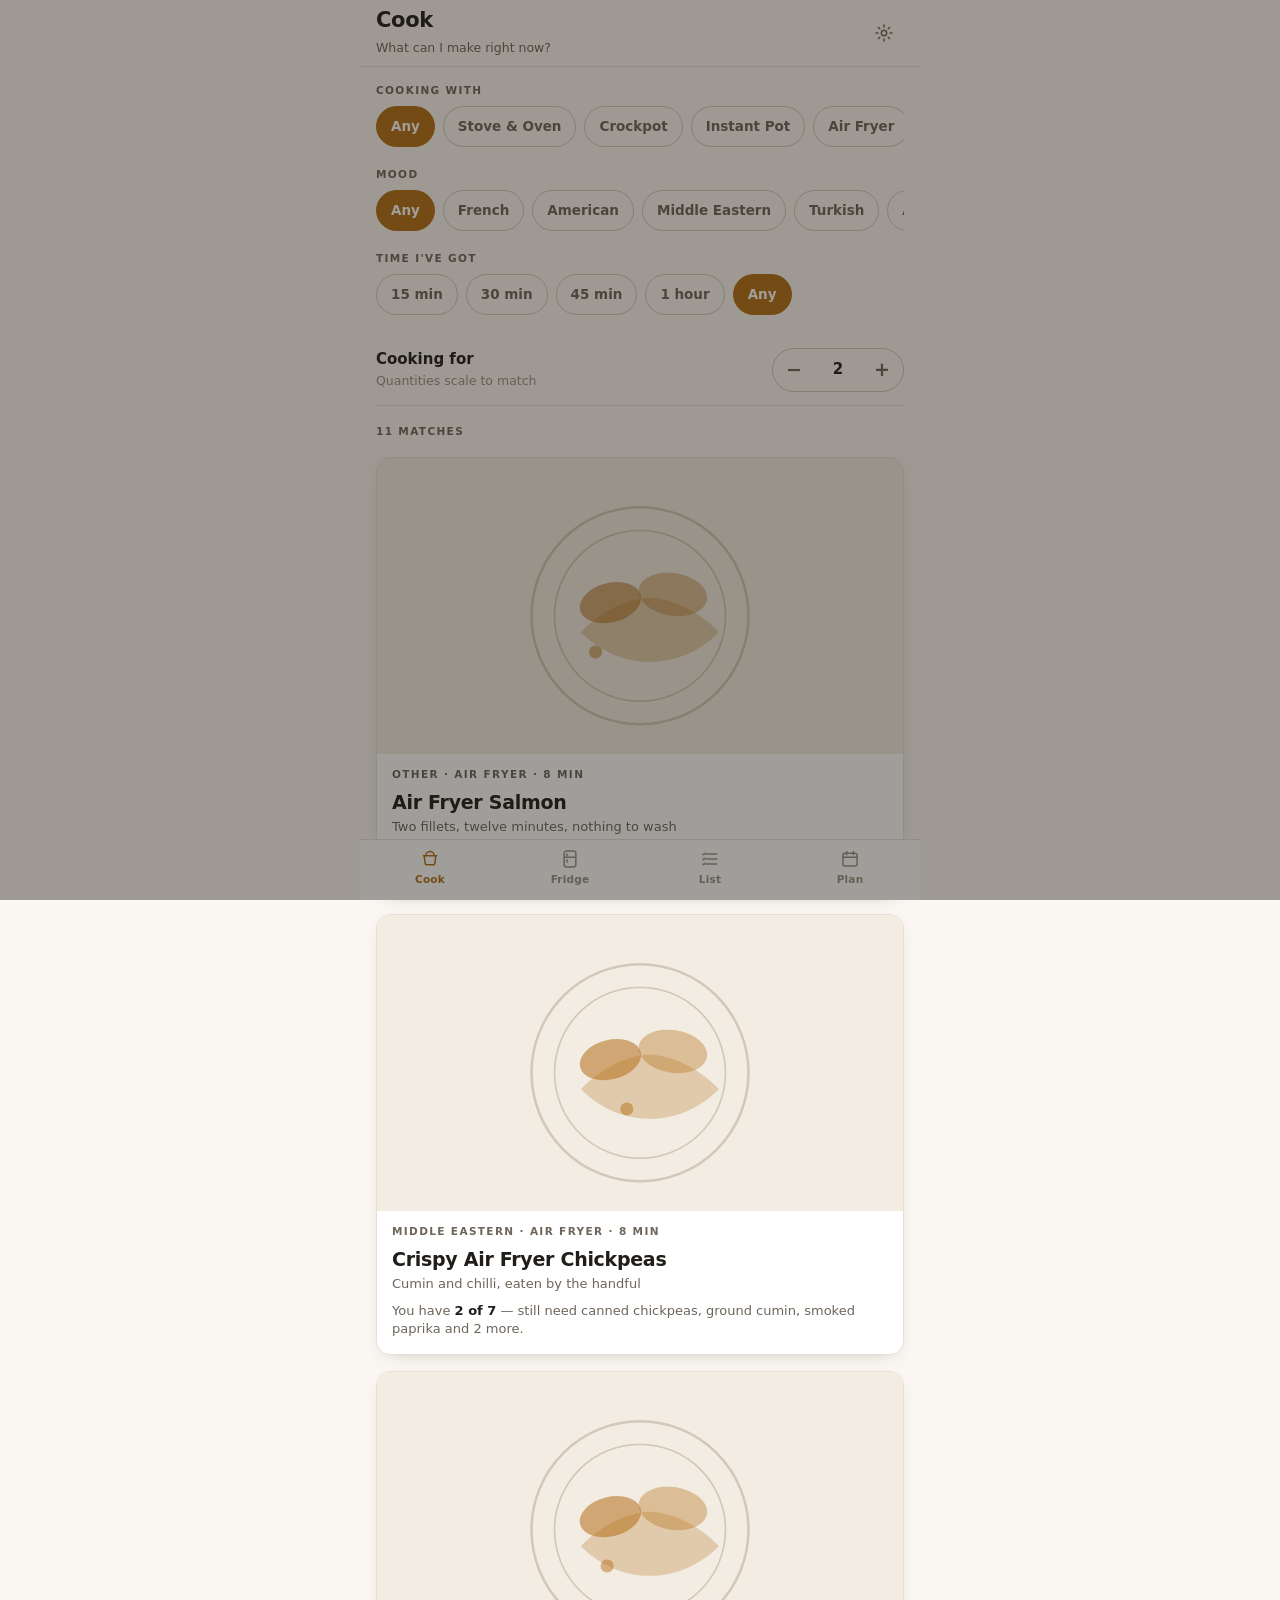
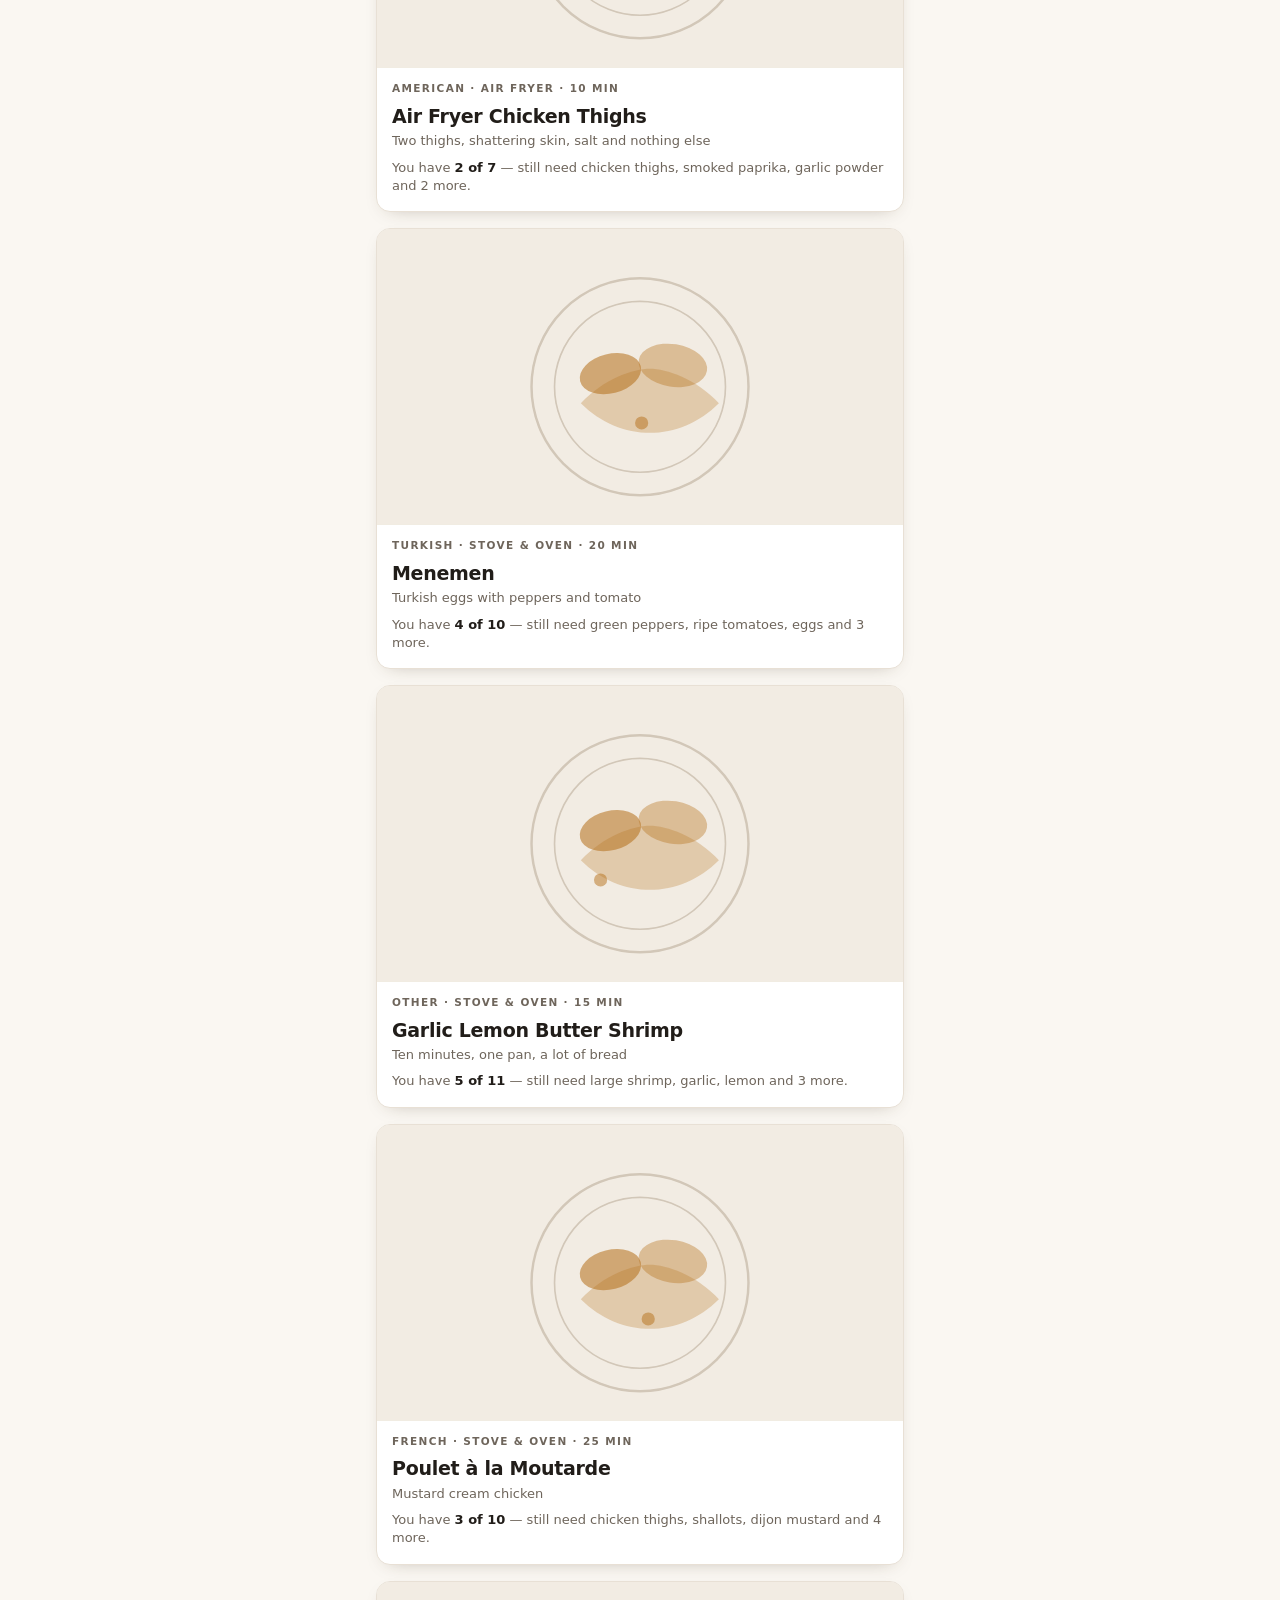
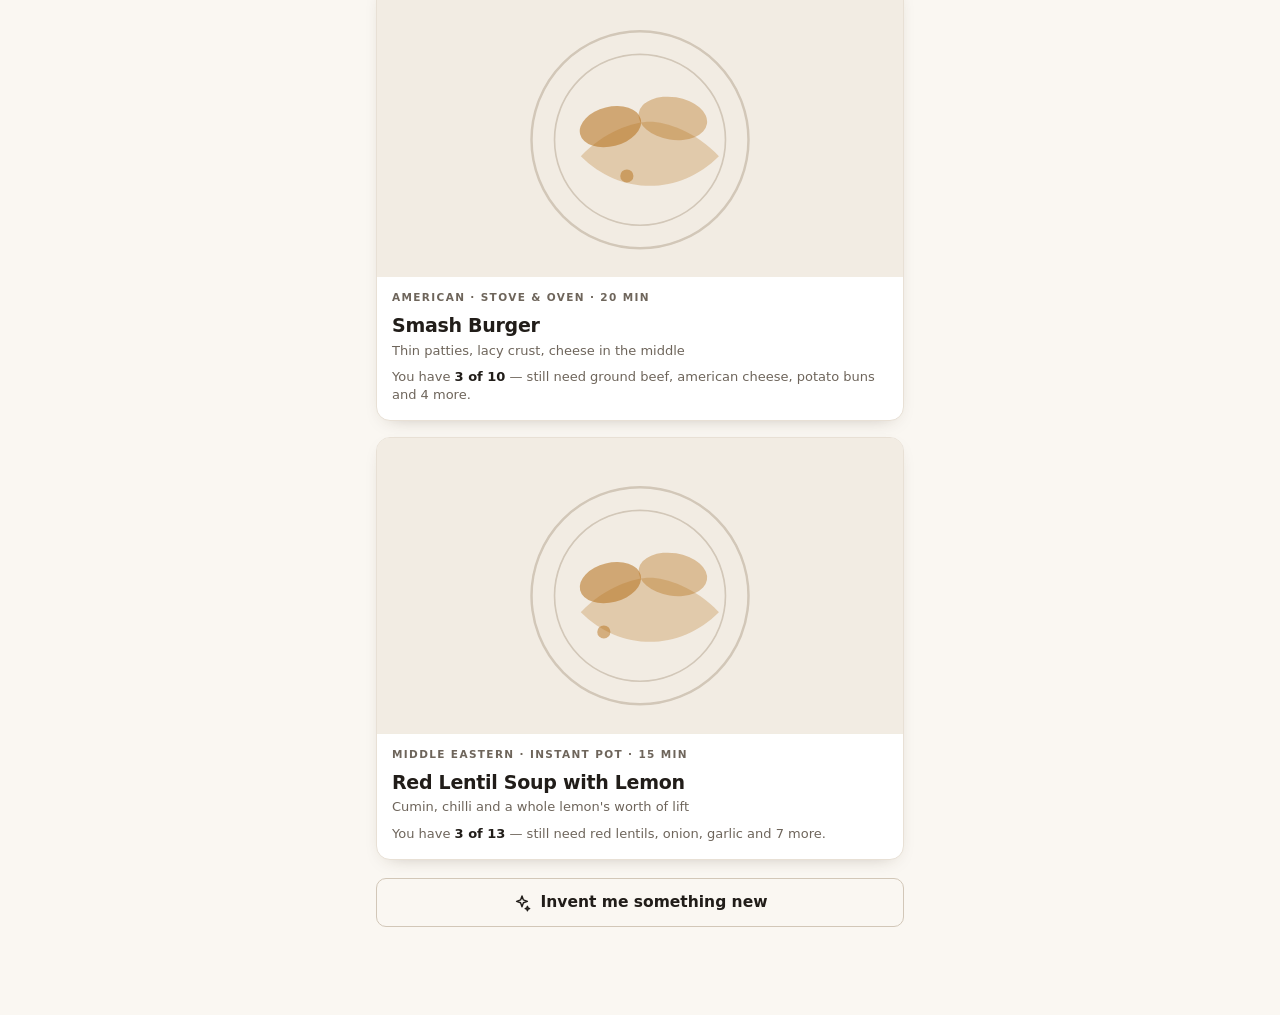
==== index.html @ b5021557 "Frigo — offline recipe app, first public release Vanilla HTML/CSS/JS, zero dependencies, no build st" ====
<!DOCTYPE html>
<html lang="en">
<head>
<meta charset="utf-8">
<meta name="viewport" content="width=device-width, initial-scale=1, viewport-fit=cover">
<meta name="theme-color" content="#111010">
<meta name="description" content="What can I cook right now? Frigo tracks your fridge, freezer, pantry and spices and finds you something good to make.">
<title>Frigo</title>
<link rel="manifest" href="manifest.json">
<link rel="icon" href="icons/icon-192.png">
<link rel="apple-touch-icon" href="icons/icon-192.png">
<link rel="stylesheet" href="styles.css">
</head>
<body>

<!-- ============ icon sprite ============ -->
<svg width="0" height="0" aria-hidden="true" focusable="false" style="position:absolute">
  <symbol id="i-cook" viewBox="0 0 24 24" fill="none" stroke="currentColor" stroke-width="1.8" stroke-linecap="round" stroke-linejoin="round">
    <path d="M7 8a5 5 0 0 1 10 0"/><path d="M4 8h16"/>
    <path d="M5 8l1.2 9.2A2 2 0 0 0 8.2 19h7.6a2 2 0 0 0 2-1.8L19 8"/>
  </symbol>
  <symbol id="i-fridge" viewBox="0 0 24 24" fill="none" stroke="currentColor" stroke-width="1.8" stroke-linecap="round" stroke-linejoin="round">
    <rect x="5" y="2.5" width="14" height="19" rx="2.5"/><path d="M5 10h14"/>
    <path d="M8.5 6v2"/><path d="M8.5 13v2.5"/>
  </symbol>
  <symbol id="i-list" viewBox="0 0 24 24" fill="none" stroke="currentColor" stroke-width="1.8" stroke-linecap="round" stroke-linejoin="round">
    <path d="M8 6h12"/><path d="M8 12h12"/><path d="M8 18h12"/>
    <path d="M3.5 6l1 1 2-2"/><path d="M3.5 12l1 1 2-2"/><path d="M3.5 18l1 1 2-2"/>
  </symbol>
  <symbol id="i-plan" viewBox="0 0 24 24" fill="none" stroke="currentColor" stroke-width="1.8" stroke-linecap="round" stroke-linejoin="round">
    <rect x="3.5" y="5" width="17" height="15.5" rx="2.5"/><path d="M3.5 10h17"/>
    <path d="M8 3v4"/><path d="M16 3v4"/>
  </symbol>
  <symbol id="i-gear" viewBox="0 0 24 24" fill="none" stroke="currentColor" stroke-width="1.8" stroke-linecap="round" stroke-linejoin="round">
    <circle cx="12" cy="12" r="3.2"/>
    <path d="M12 2.5v2.2M12 19.3v2.2M21.5 12h-2.2M4.7 12H2.5M18.7 5.3l-1.6 1.6M6.9 17.1l-1.6 1.6M18.7 18.7l-1.6-1.6M6.9 6.9L5.3 5.3"/>
  </symbol>
  <symbol id="i-back" viewBox="0 0 24 24" fill="none" stroke="currentColor" stroke-width="2" stroke-linecap="round" stroke-linejoin="round">
    <path d="M15 5l-7 7 7 7"/>
  </symbol>
  <symbol id="i-speak" viewBox="0 0 24 24" fill="none" stroke="currentColor" stroke-width="1.8" stroke-linecap="round" stroke-linejoin="round">
    <path d="M4 9.5h3.5L12 5.5v13L7.5 14.5H4z"/>
    <path d="M15.5 9a4 4 0 0 1 0 6"/><path d="M18 6.5a7.5 7.5 0 0 1 0 11"/>
  </symbol>
  <symbol id="i-search" viewBox="0 0 24 24" fill="none" stroke="currentColor" stroke-width="1.9" stroke-linecap="round">
    <circle cx="11" cy="11" r="6.5"/><path d="M16 16l4.5 4.5"/>
  </symbol>
  <symbol id="i-plus" viewBox="0 0 24 24" fill="none" stroke="currentColor" stroke-width="2" stroke-linecap="round">
    <path d="M12 5v14M5 12h14"/>
  </symbol>
  <symbol id="i-star" viewBox="0 0 24 24">
    <path d="M12 2.6l2.9 5.9 6.5.95-4.7 4.6 1.1 6.5L12 17.5l-5.8 3.05 1.1-6.5-4.7-4.6 6.5-.95z"/>
  </symbol>
  <symbol id="i-cart" viewBox="0 0 24 24" fill="none" stroke="currentColor" stroke-width="1.8" stroke-linecap="round" stroke-linejoin="round">
    <path d="M2.5 3.5h2.2l2.3 11h10l2.2-8H6"/>
    <circle cx="9.5" cy="19" r="1.4"/><circle cx="17" cy="19" r="1.4"/>
  </symbol>
  <symbol id="i-timer" viewBox="0 0 24 24" fill="none" stroke="currentColor" stroke-width="1.8" stroke-linecap="round" stroke-linejoin="round">
    <circle cx="12" cy="13.5" r="7.5"/><path d="M12 10v3.8l2.4 1.6"/><path d="M9.5 2.5h5"/>
  </symbol>
  <symbol id="i-sparkle" viewBox="0 0 24 24" fill="none" stroke="currentColor" stroke-width="1.7" stroke-linecap="round" stroke-linejoin="round">
    <path d="M12 3.5l1.7 4.8 4.8 1.7-4.8 1.7L12 16.5l-1.7-4.8L5.5 10l4.8-1.7z"/>
    <path d="M18.5 16l.7 2 2 .7-2 .7-.7 2-.7-2-2-.7 2-.7z"/>
  </symbol>
  <symbol id="i-x" viewBox="0 0 24 24" fill="none" stroke="currentColor" stroke-width="2" stroke-linecap="round">
    <path d="M6 6l12 12M18 6L6 18"/>
  </symbol>
</svg>

<!-- ============ app ============ -->
<div id="app">
  <header id="topbar"></header>
  <main id="screen" tabindex="-1"></main>
  <nav id="tabbar" aria-label="Main"></nav>
</div>

<div id="sheet" class="sheet" hidden></div>
<div id="toast" class="toast" role="status" aria-live="polite" hidden></div>

<script src="recipes.js"></script>
<script src="ai.js"></script>
<script src="app.js"></script>
<script>
if ('serviceWorker' in navigator) {
  window.addEventListener('load', () => navigator.serviceWorker.register('sw.js').catch(()=>{}));
}
</script>
</body>
</html>
---- styles.css ----
/* ==========================================================================
   Frigo — Dark Kitchen
   Dark is primary. Light is the warm daylight counterpart, never clinical.
   All colour lives in tokens; nothing is declared only inside a media block.
   ========================================================================== */

:root{
  /* ground */
  --bg:#111010;
  --surface:#1B1918;
  --surface-2:#262320;
  --line:#2C2926;
  --line-2:#443F3A;

  /* ink */
  --ink:#F3EEE6;
  --ink-2:#9B938A;
  --ink-3:#6B645C;

  /* accent */
  --accent:#E7A23C;
  --accent-2:#F2BC66;
  --accent-ink:#1A1512;
  --accent-dim:#2A2119;

  /* semantic */
  --have:#6FBF7F;
  --need:#E07B5C;
  --warn:#D9A441;

  --r:14px;
  --r-sm:10px;
  --r-pill:999px;
  --shadow:0 10px 30px -14px rgba(0,0,0,.9);
  --scrim:rgba(0,0,0,.62);

  --font:system-ui,-apple-system,"Segoe UI",Roboto,sans-serif;
  --font-num:ui-monospace,"Roboto Mono",Consolas,monospace;

  --pad:16px;
  --tab-h:60px;
}

@media (prefers-color-scheme: light){
  :root:not([data-theme="dark"]){
    --bg:#FAF7F2;
    --surface:#FFFFFF;
    --surface-2:#F2ECE3;
    --line:#E8E0D5;
    --line-2:#D2C7B8;
    --ink:#211D19;
    --ink-2:#6E655B;
    --ink-3:#9A9087;
    --accent:#B5701A;
    --accent-2:#95590E;
    --accent-ink:#FFFFFF;
    --accent-dim:#F7EBD8;
    --have:#3E7F4C;
    --need:#B4462A;
    --warn:#8A6412;
    --shadow:0 6px 20px -12px rgba(60,45,25,.4);
    --scrim:rgba(30,24,16,.42);
  }
}
:root[data-theme="light"]{
  --bg:#FAF7F2;
  --surface:#FFFFFF;
  --surface-2:#F2ECE3;
  --line:#E8E0D5;
  --line-2:#D2C7B8;
  --ink:#211D19;
  --ink-2:#6E655B;
  --ink-3:#9A9087;
  --accent:#B5701A;
  --accent-2:#95590E;
  --accent-ink:#FFFFFF;
  --accent-dim:#F7EBD8;
  --have:#3E7F4C;
  --need:#B4462A;
  --warn:#8A6412;
  --shadow:0 6px 20px -12px rgba(60,45,25,.4);
  --scrim:rgba(30,24,16,.42);
}

/* ---------- base ---------- */
*{box-sizing:border-box}
html{-webkit-text-size-adjust:100%}
body{
  margin:0;
  background:var(--bg);
  color:var(--ink);
  font-family:var(--font);
  font-size:16px;
  line-height:1.5;
  -webkit-font-smoothing:antialiased;
  overscroll-behavior-y:none;
}
button,input,select,textarea{font:inherit;color:inherit}
button{cursor:pointer;background:none;border:none;padding:0}
:focus-visible{outline:2px solid var(--accent);outline-offset:2px;border-radius:4px}
svg{display:block}
.icon{width:20px;height:20px;flex:none}
.icon-sm{width:16px;height:16px;flex:none}

h1,h2,h3{margin:0;font-weight:640;letter-spacing:-.015em;text-wrap:balance;line-height:1.18}
p{margin:0}
.num{font-variant-numeric:tabular-nums}

.eyebrow{
  font-size:10.5px;font-weight:650;letter-spacing:.13em;
  text-transform:uppercase;color:var(--ink-2);
}
.muted{color:var(--ink-2)}
.dim{color:var(--ink-3)}

.sr{
  position:absolute;width:1px;height:1px;overflow:hidden;
  clip:rect(0 0 0 0);white-space:nowrap;
}

/* ---------- layout ---------- */
#app{
  min-height:100dvh;
  display:flex;flex-direction:column;
  max-width:560px;margin:0 auto;
}
#topbar{
  position:sticky;top:0;z-index:20;
  background:var(--bg);
  border-bottom:1px solid var(--line);
  padding-top:env(safe-area-inset-top);
}
.bar{
  display:flex;align-items:center;gap:12px;
  min-height:54px;padding:8px var(--pad);
}
.bar h1{font-size:21px;flex:1;min-width:0}
.bar .sub{font-size:12.5px;color:var(--ink-2);font-weight:400;letter-spacing:0}
.bar-btn{
  width:40px;height:40px;flex:none;
  display:grid;place-items:center;
  border-radius:var(--r-pill);color:var(--ink-2);
}
.bar-btn:hover{color:var(--ink);background:var(--surface-2)}
.bar-btn.on{color:var(--accent)}

#screen{
  flex:1;
  padding:var(--pad) var(--pad) calc(var(--tab-h) + 28px + env(safe-area-inset-bottom));
  display:flex;flex-direction:column;gap:18px;
}

#tabbar{
  position:fixed;left:0;right:0;bottom:0;z-index:20;
  max-width:560px;margin:0 auto;
  display:grid;grid-template-columns:repeat(4,1fr);
  background:var(--surface);
  border-top:1px solid var(--line);
  padding-bottom:env(safe-area-inset-bottom);
}
.tab{
  display:flex;flex-direction:column;align-items:center;gap:3px;
  padding:9px 2px 8px;min-height:var(--tab-h);
  color:var(--ink-3);
  font-size:10.5px;font-weight:600;letter-spacing:.02em;
}
.tab[aria-current="page"]{color:var(--accent)}
.tab .badge{
  position:absolute;transform:translate(14px,-6px);
  background:var(--accent);color:var(--accent-ink);
  font-size:10px;font-weight:700;line-height:1;
  padding:3px 5px;border-radius:var(--r-pill);
  font-variant-numeric:tabular-nums;
}
.tab-wrap{position:relative;display:grid;place-items:center}

/* ---------- generic pieces ---------- */
.card{
  background:var(--surface);
  border:1px solid var(--line);
  border-radius:var(--r);
  box-shadow:var(--shadow);
  overflow:hidden;
}
.pad{padding:16px}

.btn{
  display:inline-flex;align-items:center;justify-content:center;gap:8px;
  min-height:48px;padding:12px 18px;width:100%;
  background:var(--accent);color:var(--accent-ink);
  border-radius:var(--r-sm);
  font-size:15.5px;font-weight:640;
  transition:background .15s ease;
}
.btn:hover{background:var(--accent-2)}
.btn.ghost{
  background:transparent;color:var(--ink);
  border:1px solid var(--line-2);
}
.btn.ghost:hover{background:var(--surface-2)}
.btn.sm{min-height:40px;padding:9px 14px;font-size:14px;width:auto}
.btn[disabled]{opacity:.45;pointer-events:none}

.chip{
  display:inline-flex;align-items:center;gap:5px;
  background:var(--surface-2);color:var(--ink-2);
  border-radius:var(--r-pill);
  padding:4px 10px;font-size:11.5px;font-weight:560;
  font-variant-numeric:tabular-nums;
}
.chip.accent{background:var(--accent-dim);color:var(--accent)}
.chip.need{background:transparent;color:var(--need);border:1px solid currentColor}
.chips{display:flex;flex-wrap:wrap;gap:6px}

.empty{
  text-align:center;color:var(--ink-2);
  padding:44px 20px;display:flex;flex-direction:column;gap:10px;align-items:center;
}
.empty strong{color:var(--ink);font-size:17px;font-weight:620}
.empty p{max-width:34ch;font-size:14.5px;line-height:1.5}

/* ---------- segmented / filter rows ---------- */
.filter{display:flex;flex-direction:column;gap:8px}
.filter-row{
  display:flex;gap:8px;overflow-x:auto;
  padding-bottom:2px;
  scrollbar-width:none;-ms-overflow-style:none;
}
.filter-row::-webkit-scrollbar{display:none}
.opt{
  flex:none;
  padding:9px 14px;min-height:40px;
  border:1px solid var(--line-2);
  border-radius:var(--r-pill);
  background:transparent;color:var(--ink-2);
  font-size:13.5px;font-weight:560;white-space:nowrap;
  transition:background .15s ease,color .15s ease,border-color .15s ease;
}
.opt[aria-pressed="true"]{
  background:var(--accent);border-color:var(--accent);color:var(--accent-ink);font-weight:640;
}

.stepper{
  display:flex;align-items:center;gap:2px;
  border:1px solid var(--line-2);border-radius:var(--r-pill);
  padding:2px;
}
.stepper button{
  width:38px;height:38px;display:grid;place-items:center;
  border-radius:var(--r-pill);color:var(--ink-2);font-size:19px;font-weight:600;
}
.stepper button:hover{background:var(--surface-2);color:var(--ink)}
.stepper .val{
  min-width:46px;text-align:center;font-size:15px;font-weight:640;
  font-variant-numeric:tabular-nums;
}

/* ---------- recipe card ---------- */
.rcard{
  background:var(--surface);
  border:1px solid var(--line);
  border-radius:var(--r);
  box-shadow:var(--shadow);
  overflow:hidden;
  display:block;width:100%;text-align:left;
  color:inherit;
}
.rcard .photo{
  position:relative;
  aspect-ratio:16/9;background:var(--surface-2);
  display:block;width:100%;
}
.rcard .photo img{width:100%;height:100%;object-fit:cover;display:block}
.rcard .photo .fallback{width:100%;height:100%}
.rcard .stars{
  position:absolute;right:10px;top:10px;
  display:flex;align-items:center;gap:3px;
  background:rgba(10,8,6,.72);color:var(--accent);
  border-radius:var(--r-pill);padding:4px 9px;
  font-size:11.5px;font-weight:650;font-variant-numeric:tabular-nums;
  backdrop-filter:saturate(1.4);
}
.rcard .stars svg{width:12px;height:12px;fill:currentColor}
.rcard-body{padding:13px 15px 16px;display:flex;flex-direction:column;gap:8px}
.rcard h3{font-size:19px}
.rcard .gloss{font-size:13px;color:var(--ink-2);margin-top:-4px}
.rcard .match{font-size:13px;color:var(--ink-2);line-height:1.4}
.rcard .match b{color:var(--ink);font-weight:620}
.rcard .match .ok{color:var(--have);font-weight:620}
.rcard .warnline{
  display:flex;gap:7px;align-items:flex-start;
  font-size:12.5px;color:var(--warn);line-height:1.35;
}

/* fallback dish illustration */
.dish{display:block;width:100%;height:100%}

/* ---------- inventory ---------- */
.searchbox{
  display:flex;align-items:center;gap:10px;
  background:var(--surface-2);
  border:1px solid transparent;
  border-radius:var(--r-sm);
  padding:0 12px;min-height:46px;
  color:var(--ink-3);
}
.searchbox:focus-within{border-color:var(--line-2)}
.searchbox input{
  flex:1;min-width:0;border:none;background:none;outline:none;
  font-size:16px;color:var(--ink);padding:11px 0;
}
.searchbox input::placeholder{color:var(--ink-3)}

.group{display:flex;flex-direction:column;gap:2px}
.group > .eyebrow{padding:14px 2px 6px}

.item{
  display:flex;align-items:center;gap:13px;
  width:100%;text-align:left;
  padding:11px 4px;min-height:52px;
  border-bottom:1px solid var(--line);
  color:var(--ink-2);
  transition:color .12s ease;
}
.item:last-child{border-bottom:none}
.item .box{
  width:22px;height:22px;flex:none;
  border:1.6px solid var(--line-2);
  border-radius:var(--r-sm);
  position:relative;
  transition:background .12s ease,border-color .12s ease;
}
.item .name{flex:1;min-width:0;font-size:15.5px}
.item.on{color:var(--ink)}
.item.on .box{background:var(--accent);border-color:var(--accent)}
.item.on .box::after{
  content:"";position:absolute;left:7px;top:3px;
  width:6px;height:11px;
  border:solid var(--accent-ink);border-width:0 2.2px 2.2px 0;
  transform:rotate(42deg);
}
.item .low{
  font-size:10px;font-weight:700;letter-spacing:.08em;
  color:var(--warn);border:1px solid currentColor;
  border-radius:3px;padding:2px 5px;flex:none;
}
.item .more{
  width:34px;height:34px;flex:none;display:grid;place-items:center;
  border-radius:var(--r-pill);color:var(--ink-3);
}
.item .more:hover{background:var(--surface-2);color:var(--ink)}

/* ---------- recipe detail ---------- */
.hero{margin:calc(var(--pad) * -1) calc(var(--pad) * -1) 0}
.hero .photo{aspect-ratio:4/3;width:100%;background:var(--surface-2)}
.hero .photo img{width:100%;height:100%;object-fit:cover;display:block}

.section{display:flex;flex-direction:column;gap:10px}
.section > h2{
  font-size:10.5px;font-weight:650;letter-spacing:.13em;
  text-transform:uppercase;color:var(--ink-2);
}

.note{
  border-radius:var(--r-sm);
  padding:13px 15px;
  font-size:14.5px;line-height:1.5;
  display:flex;flex-direction:column;gap:5px;
}
.note .label{
  font-size:10.5px;font-weight:700;letter-spacing:.12em;text-transform:uppercase;
}
.note.tip{background:var(--surface-2);color:var(--ink)}
.note.tip .label{color:var(--ink-2)}
.note.better{background:var(--accent-dim);color:var(--ink)}
.note.better .label{color:var(--accent)}

.ing{
  display:flex;align-items:baseline;gap:10px;
  padding:10px 2px;border-bottom:1px solid var(--line);
  font-size:15px;
}
.ing:last-child{border-bottom:none}
.ing .q{
  font-variant-numeric:tabular-nums;font-weight:640;
  min-width:74px;flex:none;color:var(--ink);
}
.ing .n{flex:1;min-width:0}
.ing .n small{display:block;color:var(--ink-3);font-size:12.5px;line-height:1.35;margin-top:1px}
.ing.missing .q,.ing.missing .n{color:var(--need)}
.ing .add{
  flex:none;font-size:11.5px;font-weight:650;color:var(--need);
  border:1px solid currentColor;border-radius:var(--r-pill);padding:4px 9px;
}
.ing .have{flex:none;color:var(--have)}

.mise{
  list-style:none;margin:0;padding:0;
  display:flex;flex-direction:column;gap:9px;
}
.mise li{
  display:flex;gap:10px;align-items:flex-start;
  font-size:14.5px;line-height:1.45;color:var(--ink);
}
.mise li::before{
  content:"";flex:none;width:6px;height:6px;margin-top:8px;
  border-radius:50%;background:var(--accent);
}

.steps{list-style:none;margin:0;padding:0;counter-reset:s;display:flex;flex-direction:column;gap:16px}
.steps li{display:grid;grid-template-columns:30px 1fr;gap:12px;align-items:start}
.steps li::before{
  counter-increment:s;content:counter(s);
  width:30px;height:30px;display:grid;place-items:center;
  border-radius:50%;background:var(--surface-2);color:var(--accent);
  font-size:13px;font-weight:700;font-variant-numeric:tabular-nums;
}
.steps .txt{font-size:15.5px;line-height:1.55;padding-top:3px}
.steps .timer{
  margin-top:9px;display:inline-flex;align-items:center;gap:7px;
  border:1px solid var(--line-2);border-radius:var(--r-pill);
  padding:7px 13px;font-size:13px;font-weight:600;color:var(--ink-2);
}
.steps .timer:hover{border-color:var(--accent);color:var(--accent)}
.steps .timer.running{border-color:var(--accent);color:var(--accent);background:var(--accent-dim)}

.rate{display:flex;gap:6px;justify-content:center;padding:4px 0}
.rate button{
  width:46px;height:46px;display:grid;place-items:center;
  color:var(--line-2);border-radius:var(--r-pill);
}
.rate button svg{width:30px;height:30px;fill:currentColor}
.rate button.on{color:var(--accent)}

/* ---------- cook-along ---------- */
.cookalong{
  position:fixed;inset:0;z-index:60;
  background:var(--bg);
  display:flex;flex-direction:column;
  padding:calc(env(safe-area-inset-top) + 12px) 22px calc(env(safe-area-inset-bottom) + 20px);
  gap:18px;
}
.cookalong .ca-top{display:flex;align-items:center;gap:12px}
.cookalong .ca-top .eyebrow{flex:1}
.cookalong .ca-body{
  flex:1;display:flex;flex-direction:column;justify-content:center;gap:20px;
  min-height:0;overflow-y:auto;
}
.cookalong .ca-step{font-size:24px;line-height:1.4;font-weight:500;text-wrap:pretty}
.cookalong .ca-sub{font-size:15px;color:var(--ink-2);line-height:1.5}
.cookalong .ca-nav{display:flex;gap:12px}
.cookalong .ca-nav .btn{flex:1}
.cookalong .ca-nav .btn.ghost{flex:0 0 96px}
.progress{display:flex;gap:4px}
.progress i{flex:1;height:3px;border-radius:2px;background:var(--line-2)}
.progress i.done{background:var(--accent)}

/* ---------- shopping list ---------- */
.aisle{display:flex;flex-direction:column;gap:2px}
.aisle > .eyebrow{
  padding:16px 2px 7px;
  display:flex;align-items:center;gap:8px;
}
.aisle > .eyebrow span{color:var(--ink-3);font-weight:600}
.shop{
  display:flex;align-items:center;gap:13px;
  width:100%;text-align:left;padding:11px 4px;min-height:52px;
  border-bottom:1px solid var(--line);
}
.shop:last-child{border-bottom:none}
.shop .box{
  width:22px;height:22px;flex:none;
  border:1.6px solid var(--line-2);border-radius:var(--r-sm);position:relative;
}
.shop.done{color:var(--ink-3)}
.shop.done .name{text-decoration:line-through}
.shop.done .box{background:var(--line-2);border-color:var(--line-2)}
.shop.done .box::after{
  content:"";position:absolute;left:7px;top:3px;width:6px;height:11px;
  border:solid var(--bg);border-width:0 2.2px 2.2px 0;transform:rotate(42deg);
}
.shop .name{flex:1;min-width:0;font-size:15.5px}
.shop .q{font-size:13px;color:var(--ink-3);font-variant-numeric:tabular-nums;flex:none}
.shop .from{font-size:11.5px;color:var(--ink-3);display:block;margin-top:1px}

/* ---------- plan ---------- */
.plan-row{
  display:flex;gap:13px;align-items:center;
  padding:12px 0;border-bottom:1px solid var(--line);
}
.plan-row:last-child{border-bottom:none}
.plan-row .thumb{
  width:62px;height:62px;flex:none;border-radius:var(--r-sm);
  overflow:hidden;background:var(--surface-2);
}
.plan-row .thumb img{width:100%;height:100%;object-fit:cover;display:block}
.plan-row .info{flex:1;min-width:0;display:flex;flex-direction:column;gap:3px}
.plan-row .when{font-size:11px;font-weight:650;letter-spacing:.1em;text-transform:uppercase;color:var(--accent)}
.plan-row .t{font-size:15.5px;font-weight:600;line-height:1.25}
.plan-row .n{font-size:12.5px;color:var(--ink-2)}

/* ---------- settings ---------- */
.field{display:flex;flex-direction:column;gap:7px;padding:12px 0}
.field > label{font-size:14.5px;font-weight:560}
.field .hint{font-size:12.5px;color:var(--ink-3);line-height:1.45}
.field input[type=text],.field input[type=password],.field input[type=number]{
  background:var(--surface-2);border:1px solid transparent;
  border-radius:var(--r-sm);padding:12px 13px;
  font-size:16px;outline:none;min-height:46px;width:100%;
}
.field input:focus{border-color:var(--line-2)}
.row{
  display:flex;align-items:center;gap:12px;justify-content:space-between;
  padding:13px 0;border-bottom:1px solid var(--line);
}
.row:last-child{border-bottom:none}
.row .lab{flex:1;min-width:0;display:flex;flex-direction:column;gap:2px}
.row .lab b{font-weight:560;font-size:15px}
.row .lab small{color:var(--ink-3);font-size:12.5px}

/* ---------- sheet + toast ---------- */
.sheet{
  position:fixed;inset:0;z-index:70;
  background:var(--scrim);
  display:flex;align-items:flex-end;justify-content:center;
}
.sheet-inner{
  background:var(--surface);
  width:100%;max-width:560px;
  border-radius:var(--r) var(--r) 0 0;
  border-top:1px solid var(--line);
  padding:20px var(--pad) calc(20px + env(safe-area-inset-bottom));
  display:flex;flex-direction:column;gap:14px;
  max-height:86dvh;overflow-y:auto;
}
.sheet-inner h2{font-size:19px}
.sheet-inner .grab{
  width:38px;height:4px;border-radius:2px;background:var(--line-2);
  margin:-6px auto 2px;
}

.toast{
  position:fixed;left:50%;transform:translateX(-50%);
  bottom:calc(var(--tab-h) + 20px + env(safe-area-inset-bottom));
  z-index:80;
  background:var(--surface-2);color:var(--ink);
  border:1px solid var(--line-2);
  border-radius:var(--r-pill);
  padding:11px 18px;font-size:14px;font-weight:560;
  box-shadow:var(--shadow);
  max-width:calc(100% - 40px);text-align:center;
}

@media (prefers-reduced-motion: reduce){
  *{transition:none !important;animation:none !important;scroll-behavior:auto !important}
}
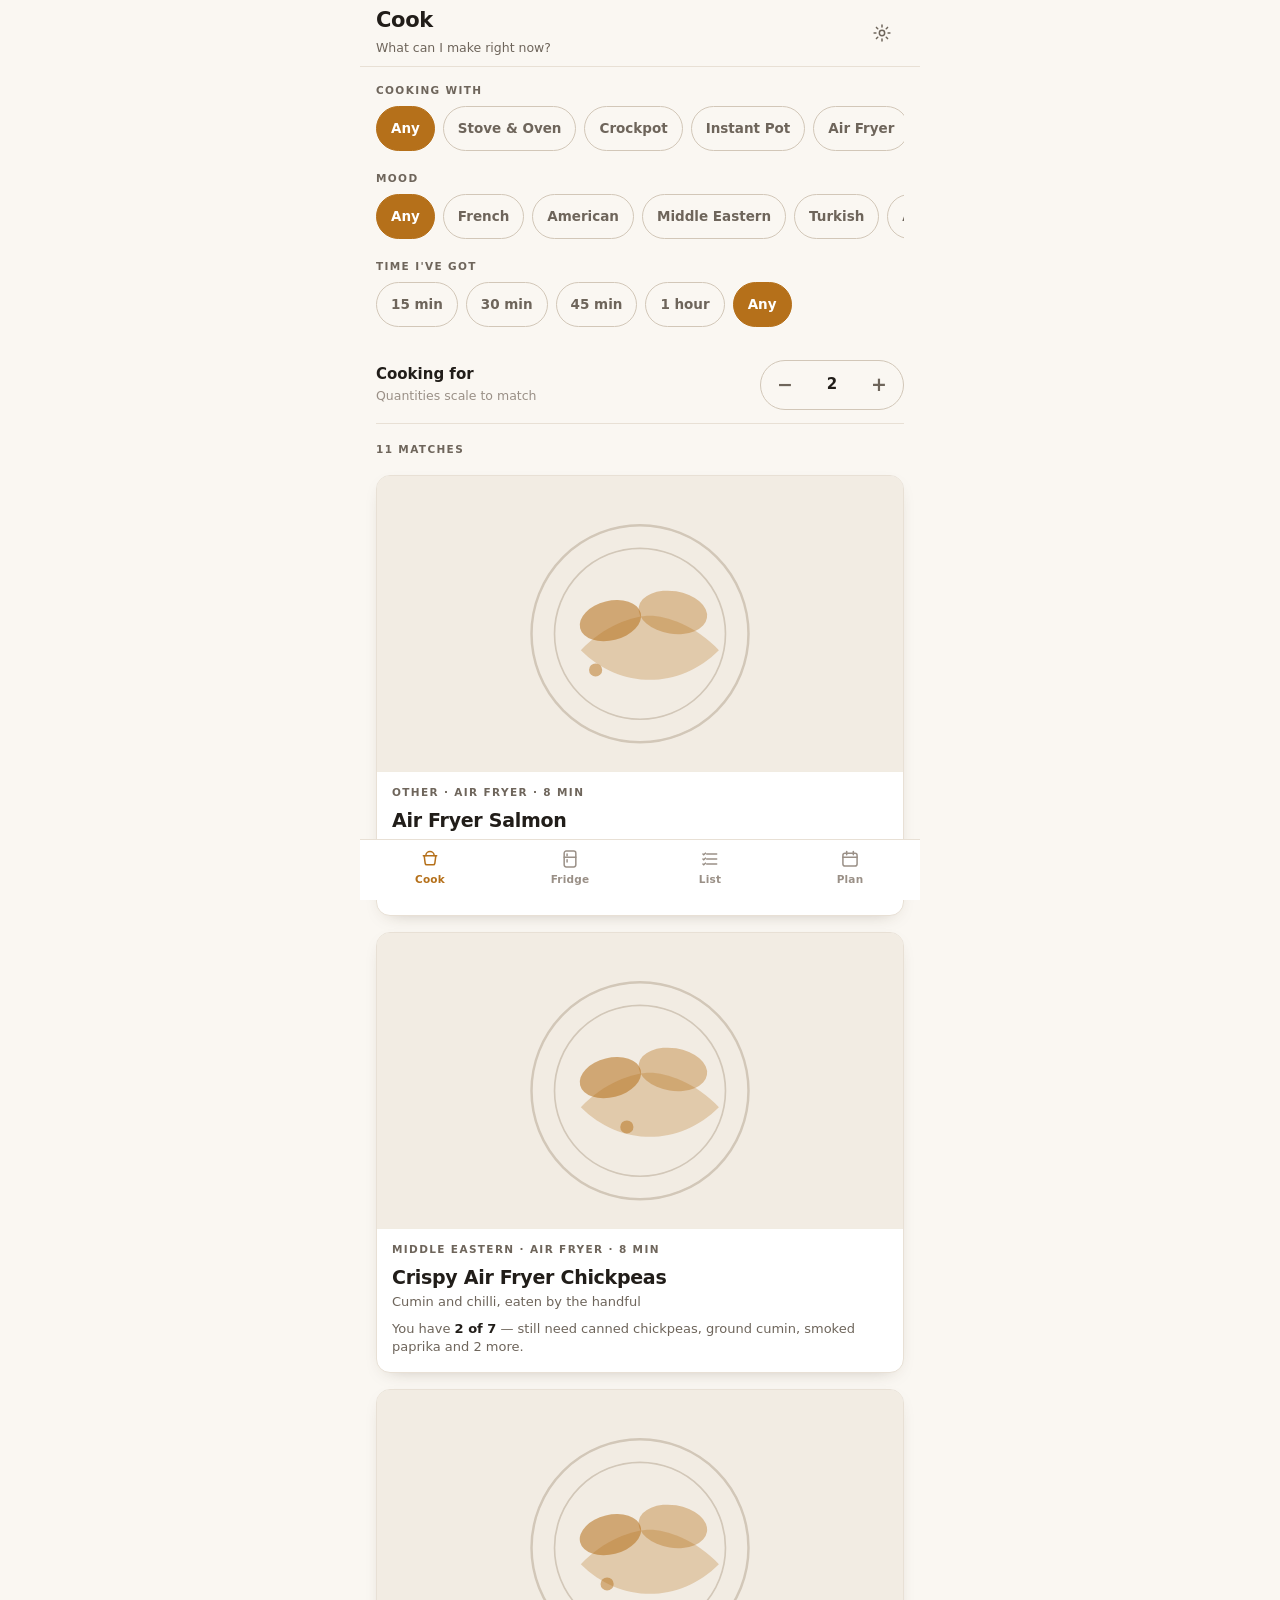
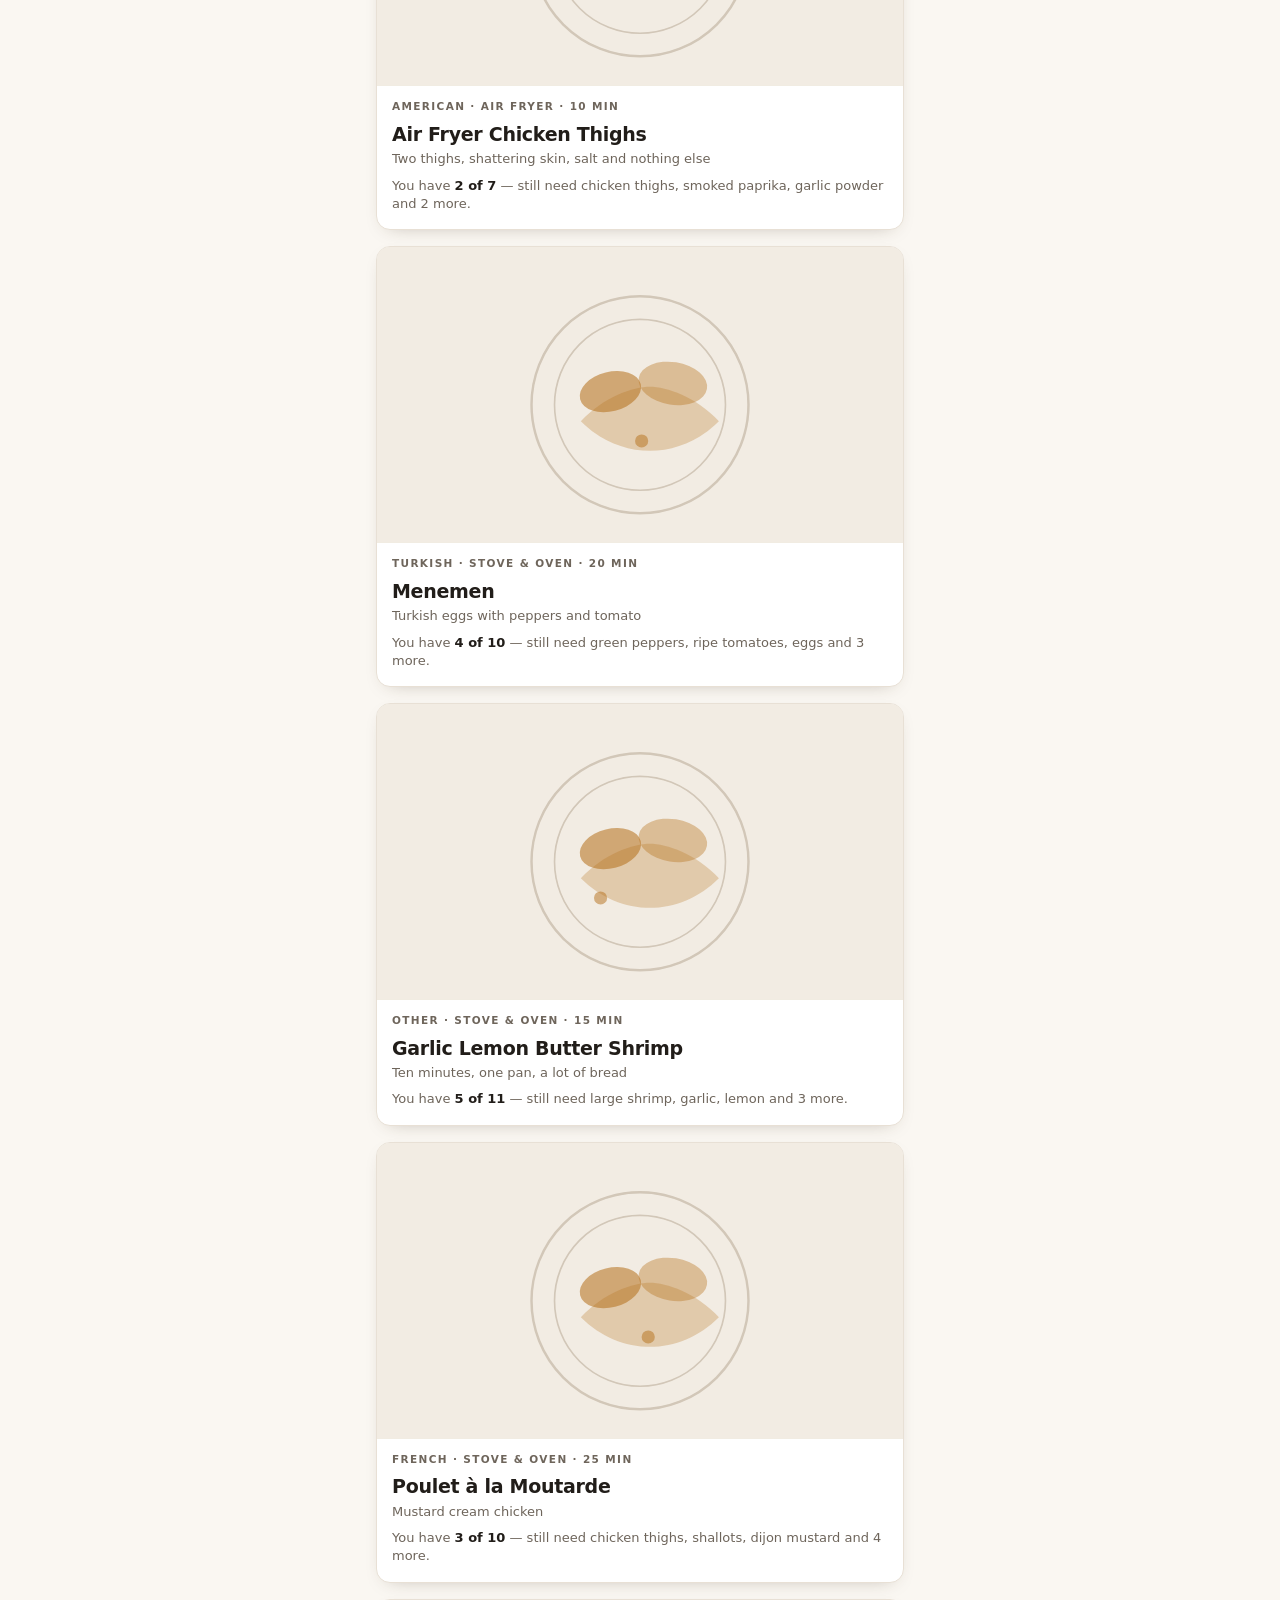
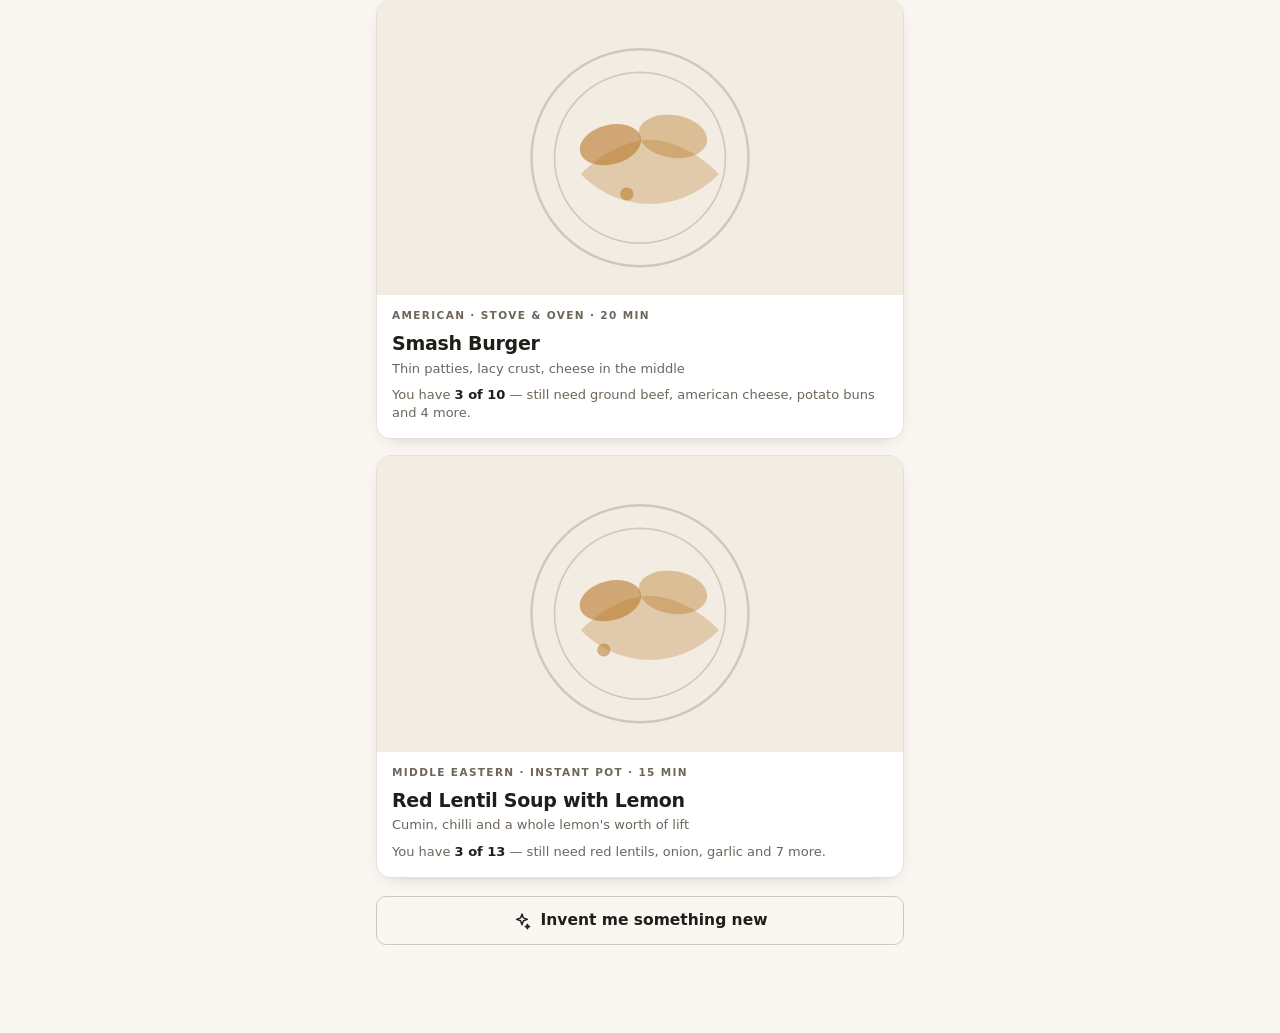
==== commit 0b399585: "Fix a misspelt ingredient, on the phone or at the desk The list of tick-boxes was buried in app.js a" ====
--- a/index.html
+++ b/index.html
@@ -77,6 +77,7 @@
 <div id="sheet" class="sheet" hidden></div>
 <div id="toast" class="toast" role="status" aria-live="polite" hidden></div>
 
+<script src="ingredients.js"></script>
 <script src="recipes.js"></script>
 <script src="ai.js"></script>
 <script src="app.js"></script>
--- a/styles.css
+++ b/styles.css
@@ -137,7 +137,7 @@
 .bar h1{font-size:21px;flex:1;min-width:0}
 .bar .sub{font-size:12.5px;color:var(--ink-2);font-weight:400;letter-spacing:0}
 .bar-btn{
-  width:40px;height:40px;flex:none;
+  width:44px;height:44px;flex:none;
   display:grid;place-items:center;
   border-radius:var(--r-pill);color:var(--ink-2);
 }
@@ -229,7 +229,7 @@
 .filter-row::-webkit-scrollbar{display:none}
 .opt{
   flex:none;
-  padding:9px 14px;min-height:40px;
+  padding:11px 14px;min-height:44px;
   border:1px solid var(--line-2);
   border-radius:var(--r-pill);
   background:transparent;color:var(--ink-2);
@@ -246,7 +246,7 @@
   padding:2px;
 }
 .stepper button{
-  width:38px;height:38px;display:grid;place-items:center;
+  width:44px;height:44px;display:grid;place-items:center;
   border-radius:var(--r-pill);color:var(--ink-2);font-size:19px;font-weight:600;
 }
 .stepper button:hover{background:var(--surface-2);color:var(--ink)}
@@ -317,7 +317,7 @@
 .item{
   display:flex;align-items:center;gap:13px;
   width:100%;text-align:left;
-  padding:11px 4px;min-height:52px;
+  padding:6px 4px;min-height:52px;
   border-bottom:1px solid var(--line);
   color:var(--ink-2);
   transition:color .12s ease;
@@ -344,8 +344,10 @@
   color:var(--warn);border:1px solid currentColor;
   border-radius:3px;padding:2px 5px;flex:none;
 }
+/* 44px of finger, not 44px of ink — the row keeps its height because the
+   padding above came off to pay for it. */
 .item .more{
-  width:34px;height:34px;flex:none;display:grid;place-items:center;
+  width:44px;height:44px;flex:none;display:grid;place-items:center;
   border-radius:var(--r-pill);color:var(--ink-3);
 }
 .item .more:hover{background:var(--surface-2);color:var(--ink)}
@@ -519,6 +521,10 @@
 .row .lab small{color:var(--ink-3);font-size:12.5px}
 
 /* ---------- sheet + toast ---------- */
+/* A class beats the browser's own [hidden]{display:none}, so anything below that
+   sets `display` must opt back out, or it stays on screen eating every tap. */
+[hidden]{display:none !important}
+
 .sheet{
   position:fixed;inset:0;z-index:70;
   background:var(--scrim);
@@ -534,6 +540,20 @@
   max-height:86dvh;overflow-y:auto;
 }
 .sheet-inner h2{font-size:19px}
+.sheet-inner textarea{
+  width:100%;box-sizing:border-box;
+  background:var(--surface-2);color:var(--ink);
+  border:1px solid var(--line-2);border-radius:var(--r-sm);
+  padding:12px 14px;font-size:16px;line-height:1.45;
+  resize:vertical;min-height:120px;
+}
+.sheet-inner textarea::placeholder{color:var(--ink-3)}
+.sheet-inner input[type=text]{
+  width:100%;box-sizing:border-box;
+  background:var(--surface-2);color:var(--ink);
+  border:1px solid var(--line-2);border-radius:var(--r-sm);
+  padding:13px 14px;font-size:16px;min-height:48px;
+}
 .sheet-inner .grab{
   width:38px;height:4px;border-radius:2px;background:var(--line-2);
   margin:-6px auto 2px;
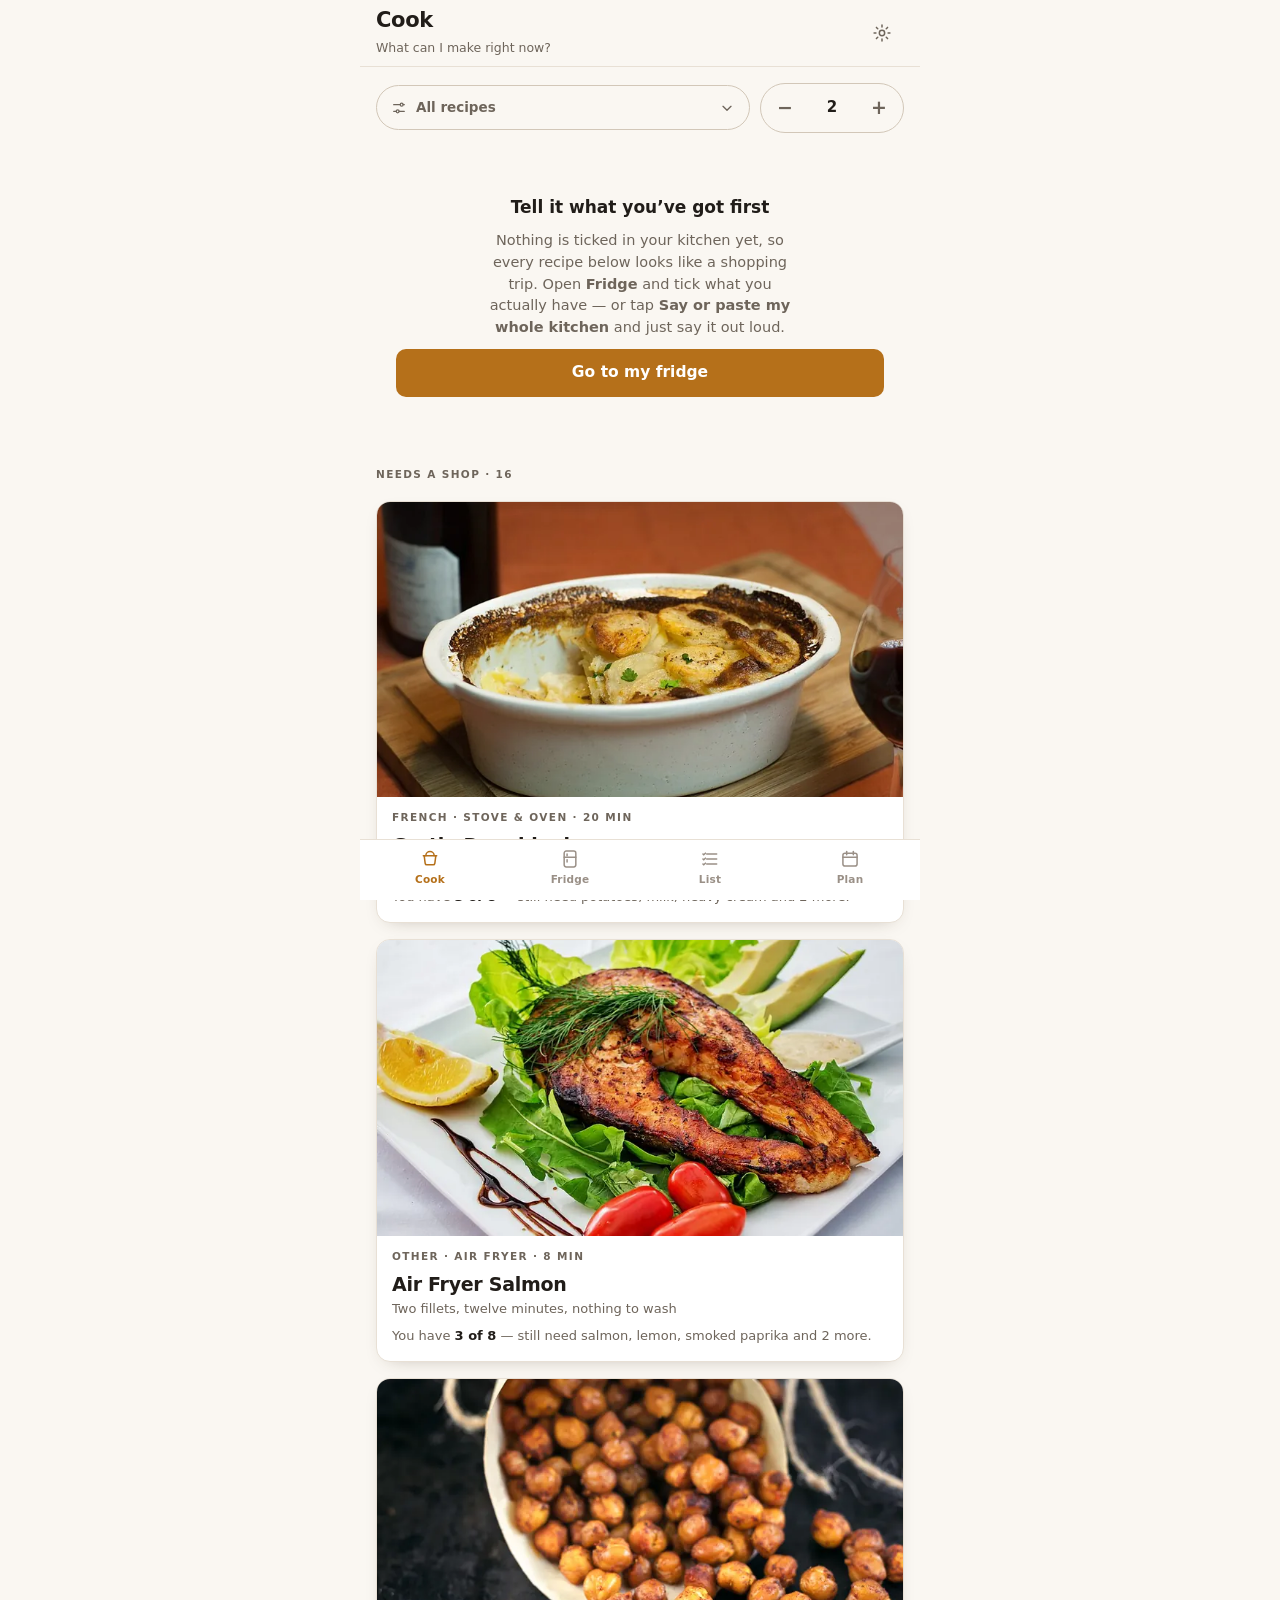
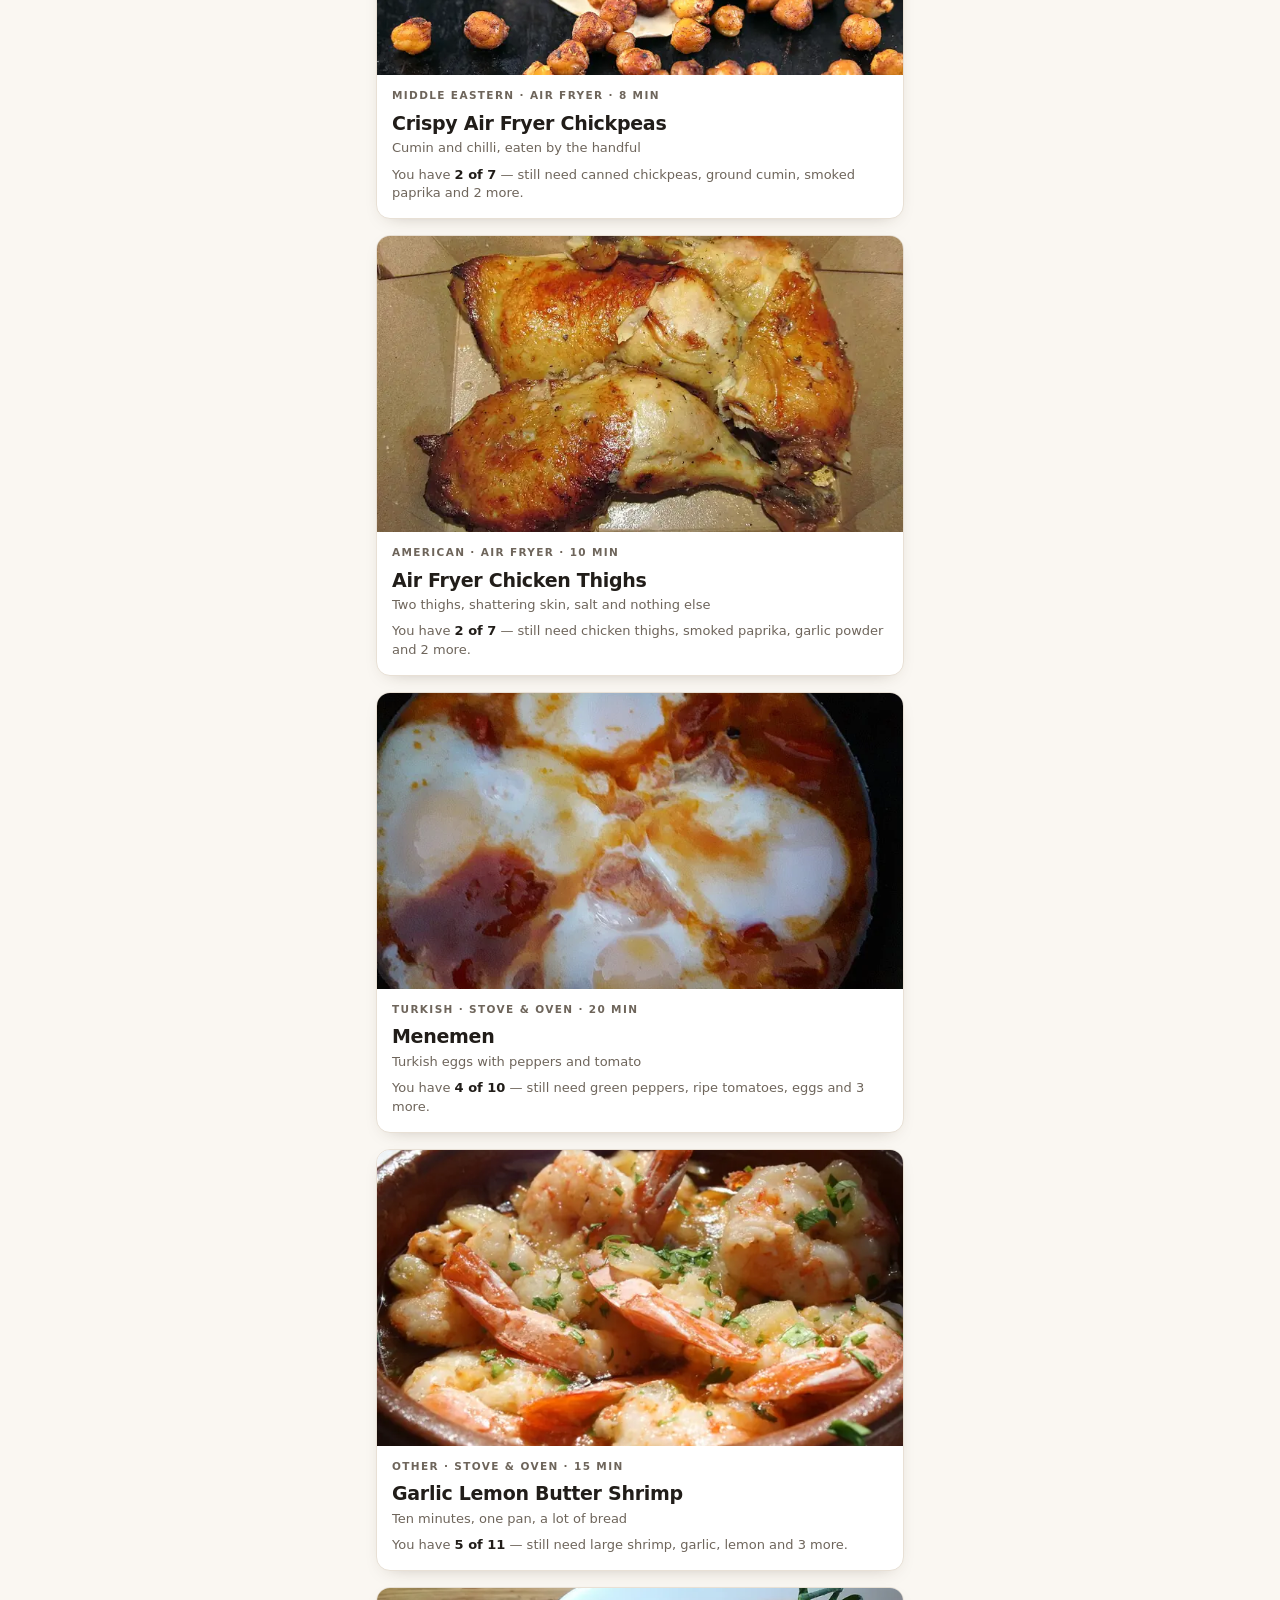
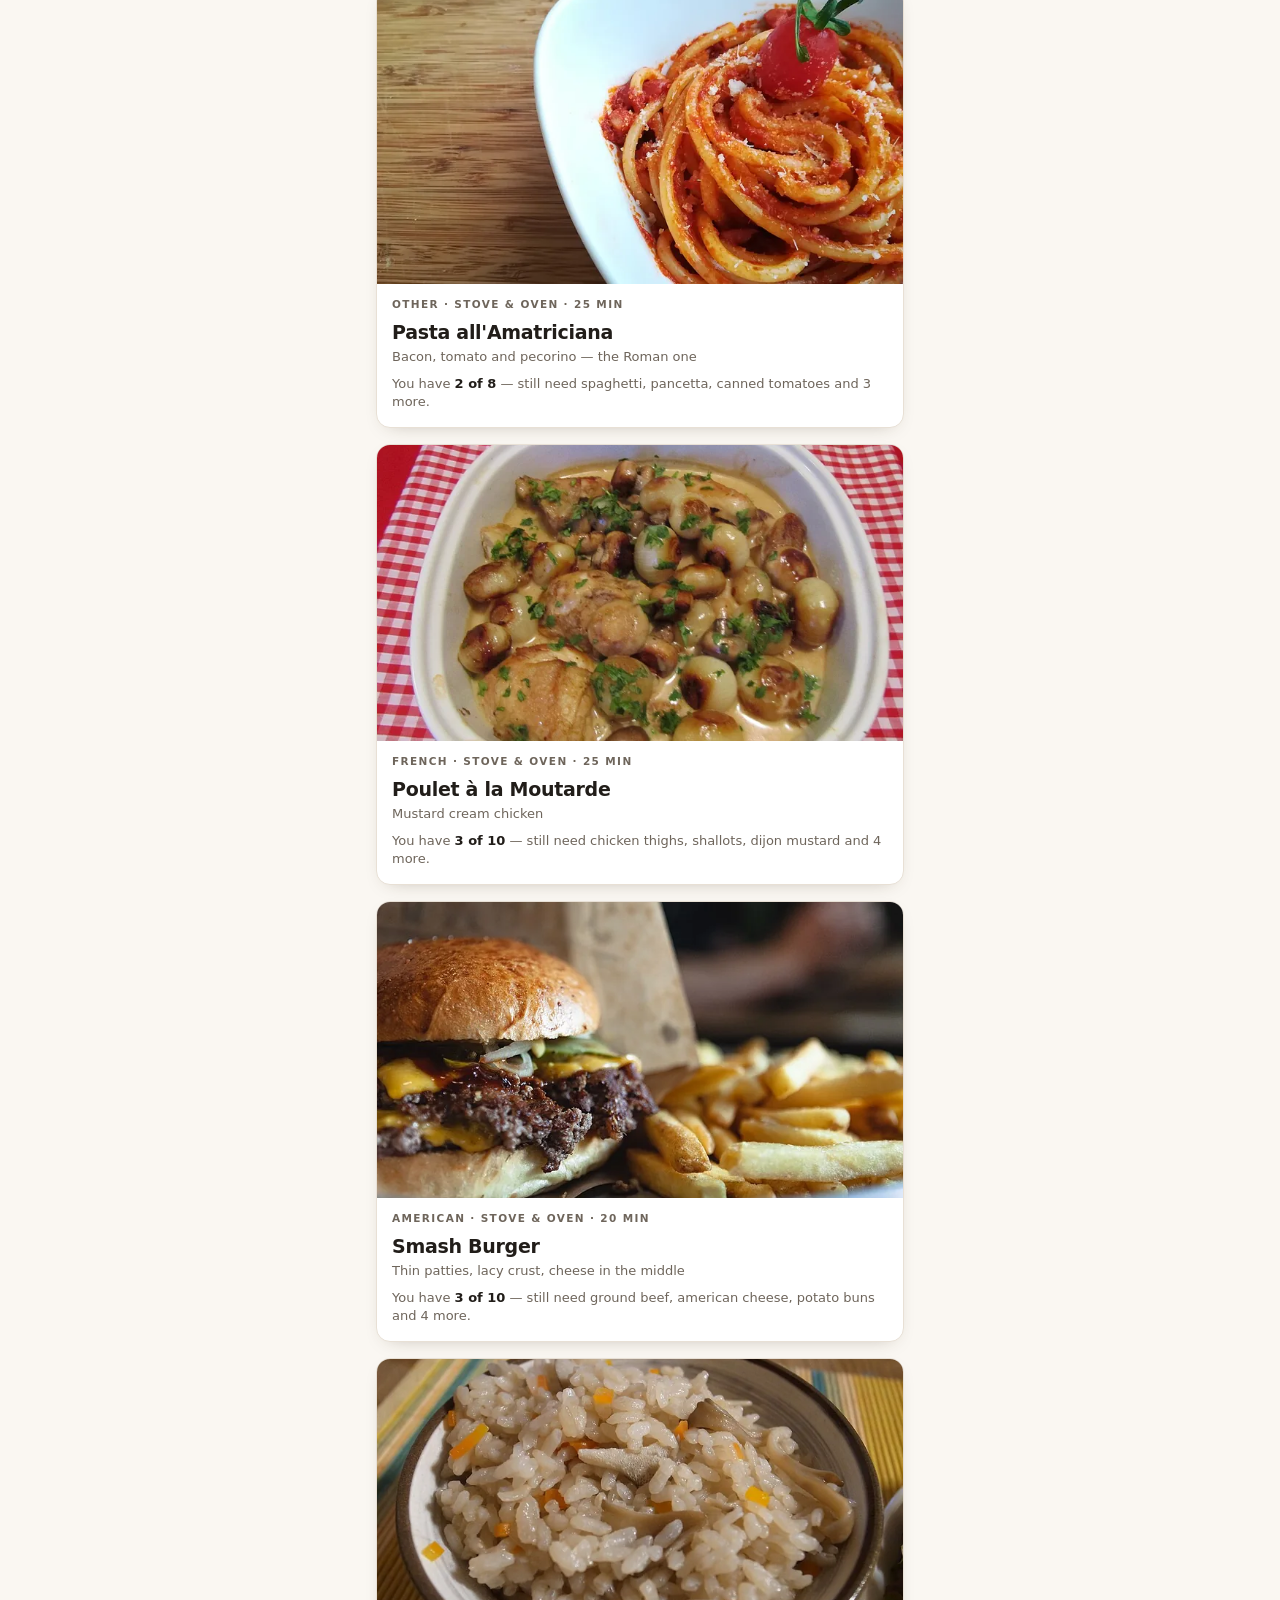
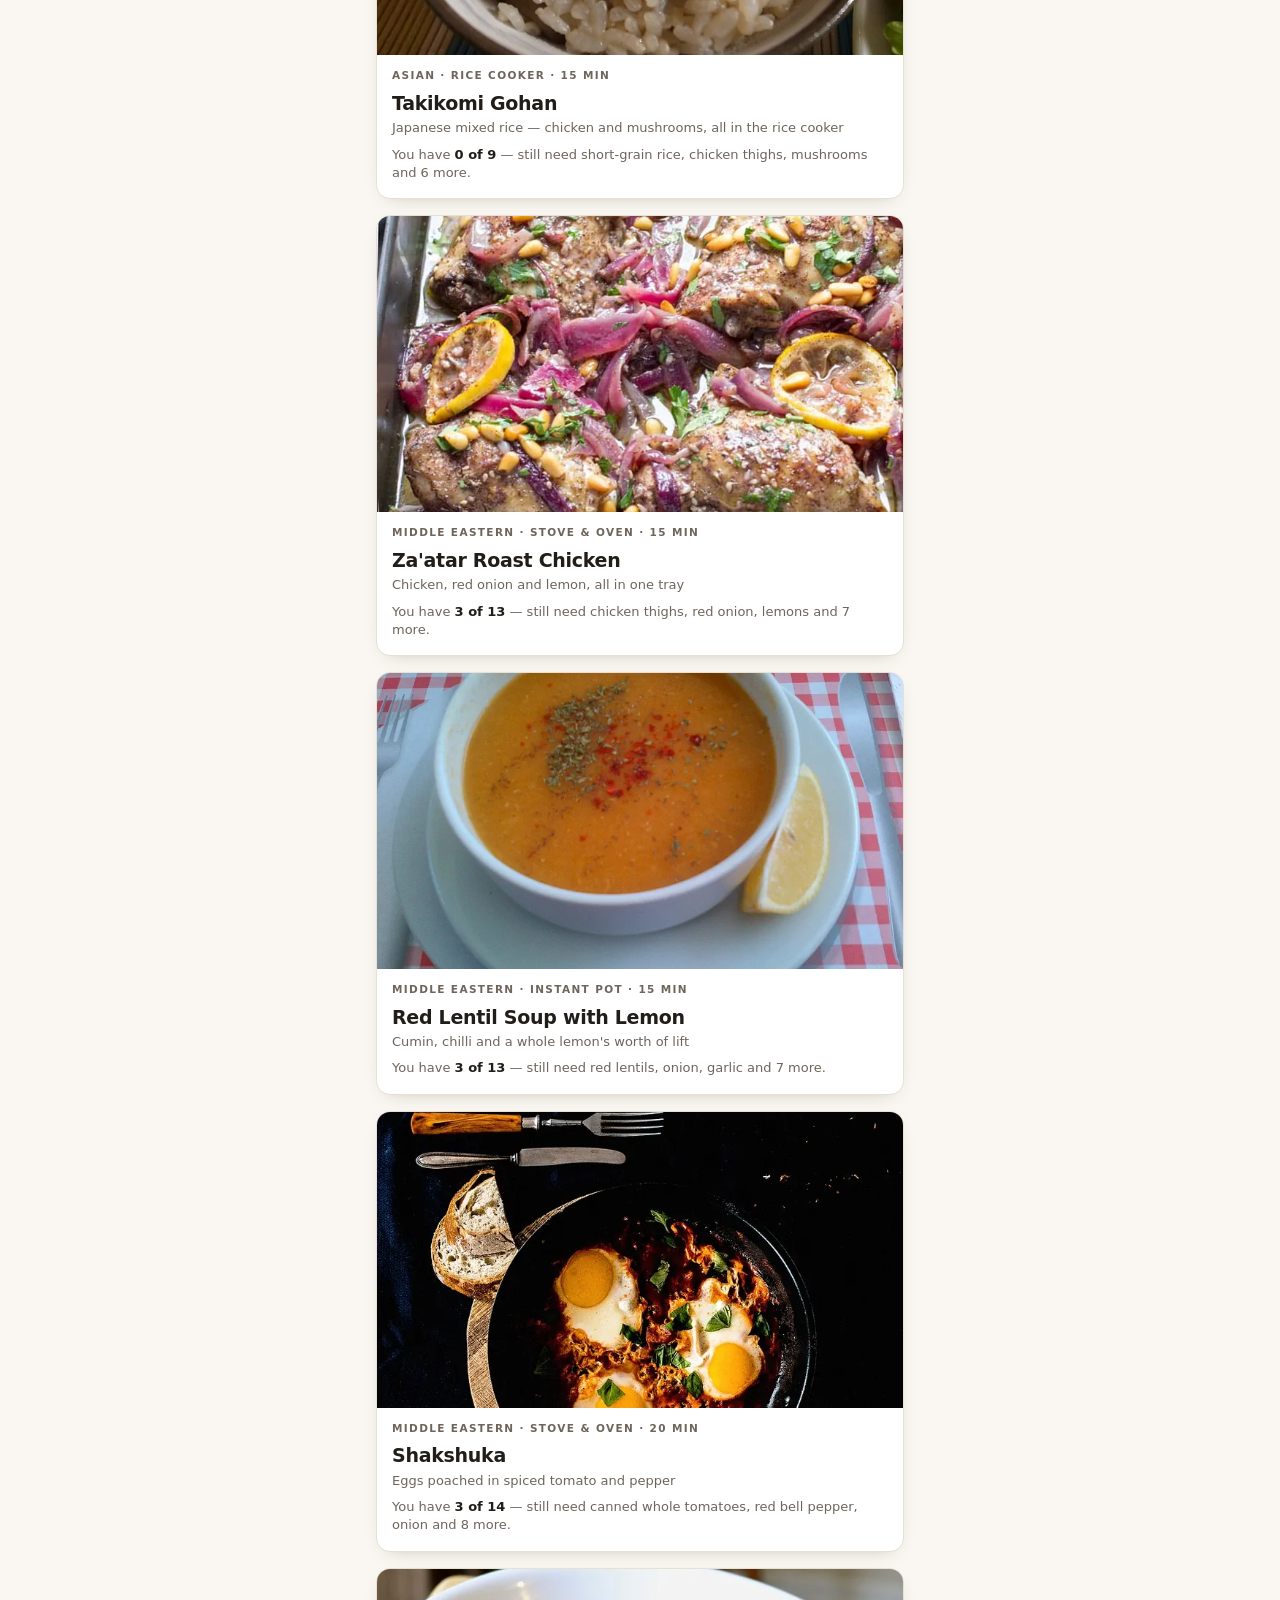
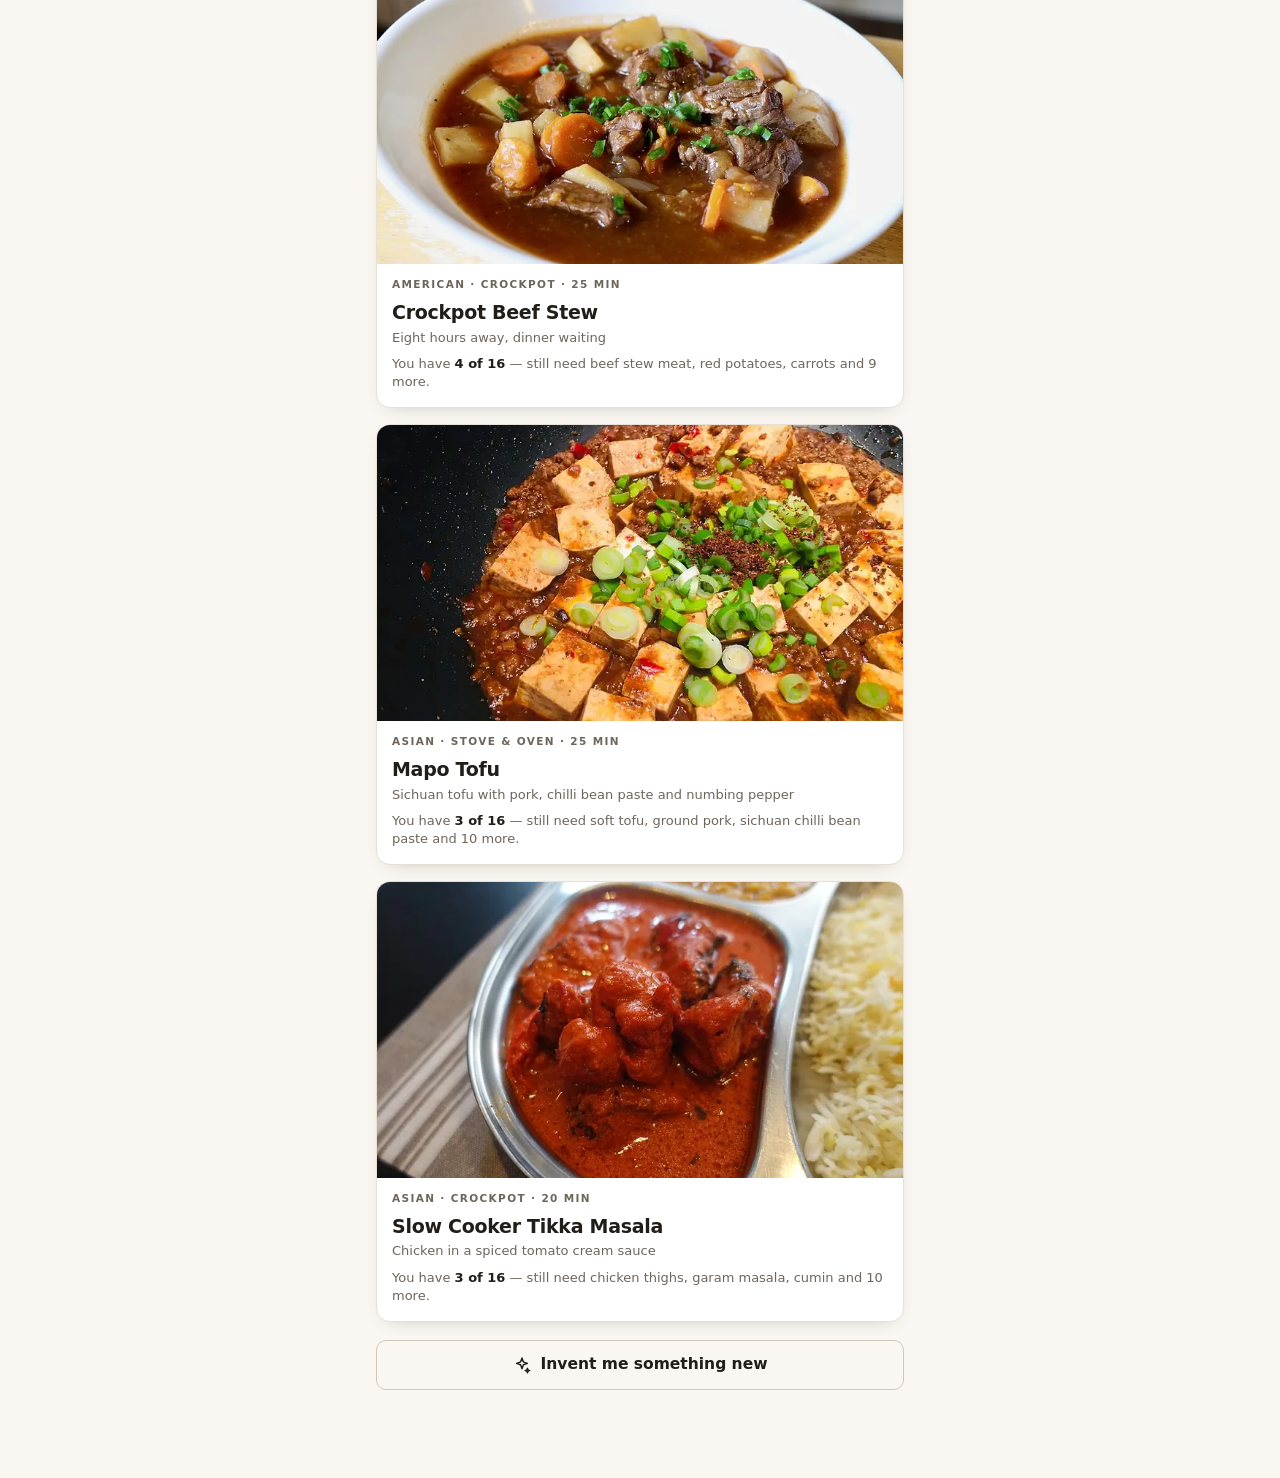
==== commit 0c040905: "Fold the filters away so the Cook screen opens on food "The closest thing on top." It wasn't: three " ====
--- a/index.html
+++ b/index.html
@@ -65,6 +65,13 @@
   <symbol id="i-x" viewBox="0 0 24 24" fill="none" stroke="currentColor" stroke-width="2" stroke-linecap="round">
     <path d="M6 6l12 12M18 6L6 18"/>
   </symbol>
+  <symbol id="i-chev" viewBox="0 0 24 24" fill="none" stroke="currentColor" stroke-width="2" stroke-linecap="round" stroke-linejoin="round">
+    <path d="M6 9.5l6 6 6-6"/>
+  </symbol>
+  <symbol id="i-sliders" viewBox="0 0 24 24" fill="none" stroke="currentColor" stroke-width="1.8" stroke-linecap="round">
+    <path d="M4 7h10M18 7h2M4 17h4M12 17h8"/>
+    <circle cx="16" cy="7" r="2.2"/><circle cx="10" cy="17" r="2.2"/>
+  </symbol>
 </svg>
 
 <!-- ============ app ============ -->
--- a/styles.css
+++ b/styles.css
@@ -240,6 +240,17 @@
   background:var(--accent);border-color:var(--accent);color:var(--accent-ink);font-weight:640;
 }
 
+/* collapsed filter bar — the Cook screen leads with food, not controls */
+.filterbar{display:flex;gap:10px;align-items:center}
+.fbtn{
+  flex:1;min-width:0;
+  display:flex;align-items:center;gap:9px;text-align:left;
+}
+.fbtn .fsum{flex:1;min-width:0;overflow:hidden;text-overflow:ellipsis}
+.fbtn.has{border-color:var(--accent);color:var(--accent)}
+.fbtn .chev{transition:transform .15s ease}
+.fbtn[aria-expanded="true"] .chev{transform:rotate(180deg)}
+
 .stepper{
   display:flex;align-items:center;gap:2px;
   border:1px solid var(--line-2);border-radius:var(--r-pill);
@@ -321,6 +332,9 @@
   border-bottom:1px solid var(--line);
   color:var(--ink-2);
   transition:color .12s ease;
+  /* held for half a second to flag it always-in-stock — Android would
+     otherwise start selecting the text or pop its own menu */
+  -webkit-user-select:none;user-select:none;-webkit-touch-callout:none;
 }
 .item:last-child{border-bottom:none}
 .item .box{
@@ -344,6 +358,14 @@
   color:var(--warn);border:1px solid currentColor;
   border-radius:3px;padding:2px 5px;flex:none;
 }
+/* always in stock — the "got it" green, not a second accent */
+.item.always .box{background:var(--have);border-color:var(--have)}
+.item.always .name{color:var(--ink)}
+.item .always-tag{
+  font-size:10px;font-weight:700;letter-spacing:.08em;
+  color:var(--have);border:1px solid currentColor;
+  border-radius:3px;padding:2px 5px;flex:none;
+}
 /* 44px of finger, not 44px of ink — the row keeps its height because the
    padding above came off to pay for it. */
 .item .more{
@@ -505,6 +527,9 @@
 .field{display:flex;flex-direction:column;gap:7px;padding:12px 0}
 .field > label{font-size:14.5px;font-weight:560}
 .field .hint{font-size:12.5px;color:var(--ink-3);line-height:1.45}
+/* one line under a Cook-screen group heading; must sit quieter than the
+   heading above it, so it stays off the 16px body size */
+.grouplede{font-size:12.5px;color:var(--ink-3);line-height:1.5;margin:3px 2px 12px}
 .field input[type=text],.field input[type=password],.field input[type=number]{
   background:var(--surface-2);border:1px solid transparent;
   border-radius:var(--r-sm);padding:12px 13px;
@@ -560,7 +585,9 @@
 }
 
 .toast{
-  position:fixed;left:50%;transform:translateX(-50%);
+  /* left:50% left it only half the screen to grow into, so a message with a
+     button beside it wrapped or clipped. Pin both edges and centre by margin. */
+  position:fixed;left:20px;right:20px;margin-inline:auto;width:fit-content;
   bottom:calc(var(--tab-h) + 20px + env(safe-area-inset-bottom));
   z-index:80;
   background:var(--surface-2);color:var(--ink);
@@ -568,7 +595,18 @@
   border-radius:var(--r-pill);
   padding:11px 18px;font-size:14px;font-weight:560;
   box-shadow:var(--shadow);
-  max-width:calc(100% - 40px);text-align:center;
+  max-width:100%;text-align:center;
+  display:flex;align-items:center;gap:14px;
+}
+/* the toast's one button — 44px of finger, paid for with negative margin so
+   the toast itself stays the same height */
+.toast-act{
+  flex:none;margin:-11px -18px -11px 0;padding:11px 18px;
+  min-height:44px;
+  background:none;border:none;border-left:1px solid var(--line-2);
+  color:var(--accent);font:inherit;font-weight:650;
+  border-radius:0 var(--r-pill) var(--r-pill) 0;
+  cursor:pointer;
 }
 
 @media (prefers-reduced-motion: reduce){
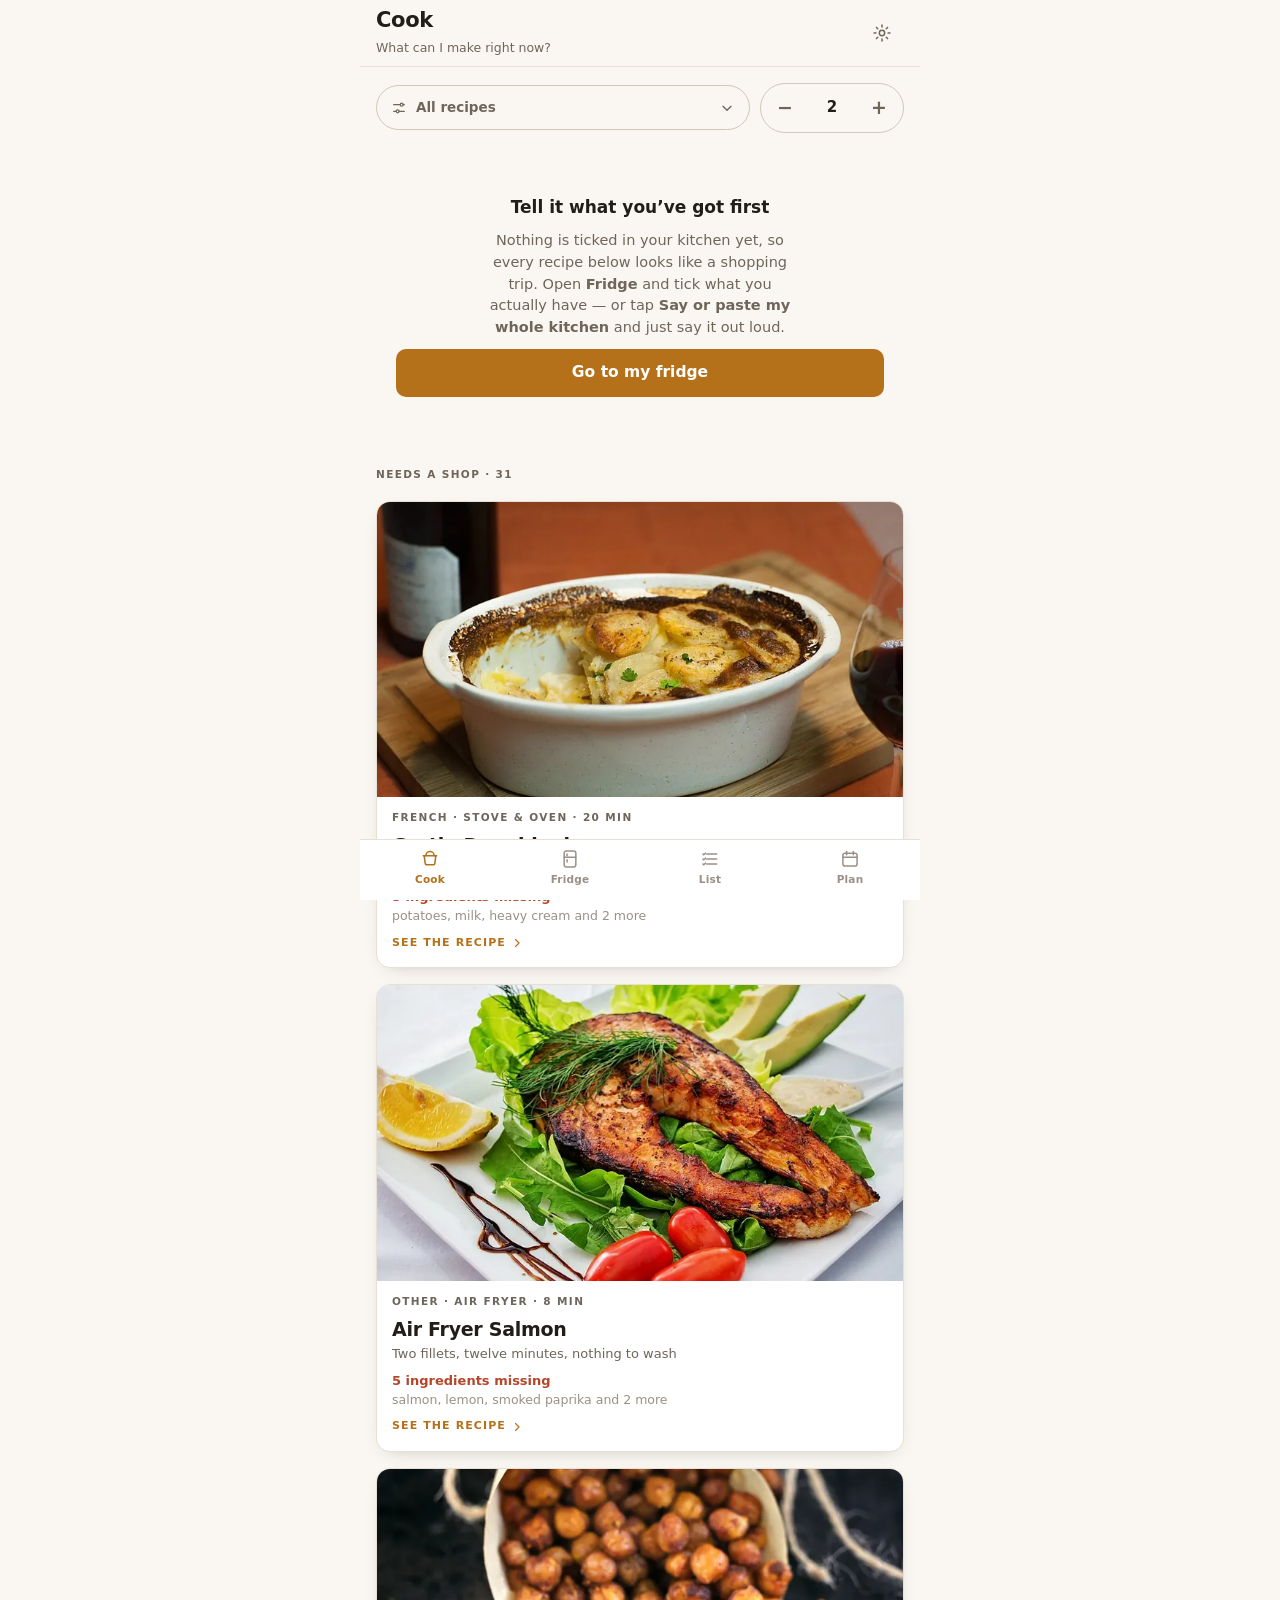
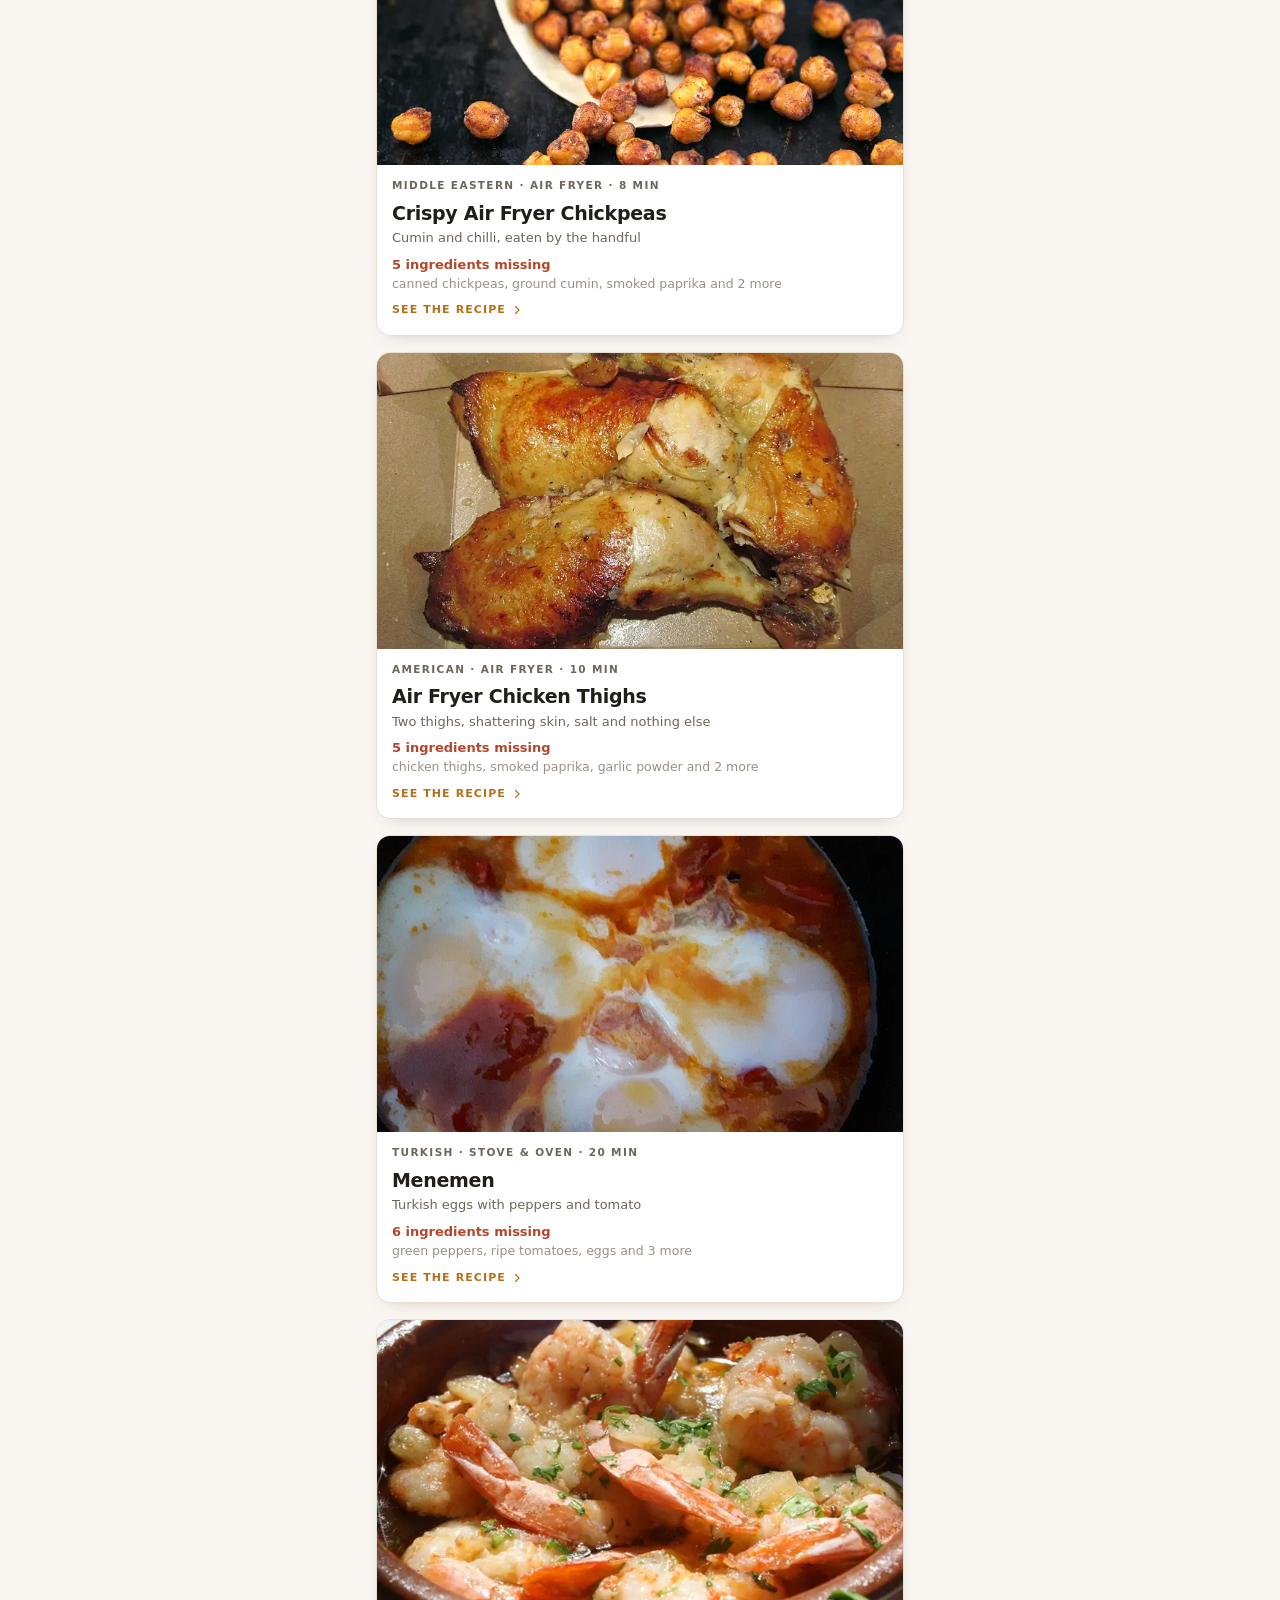
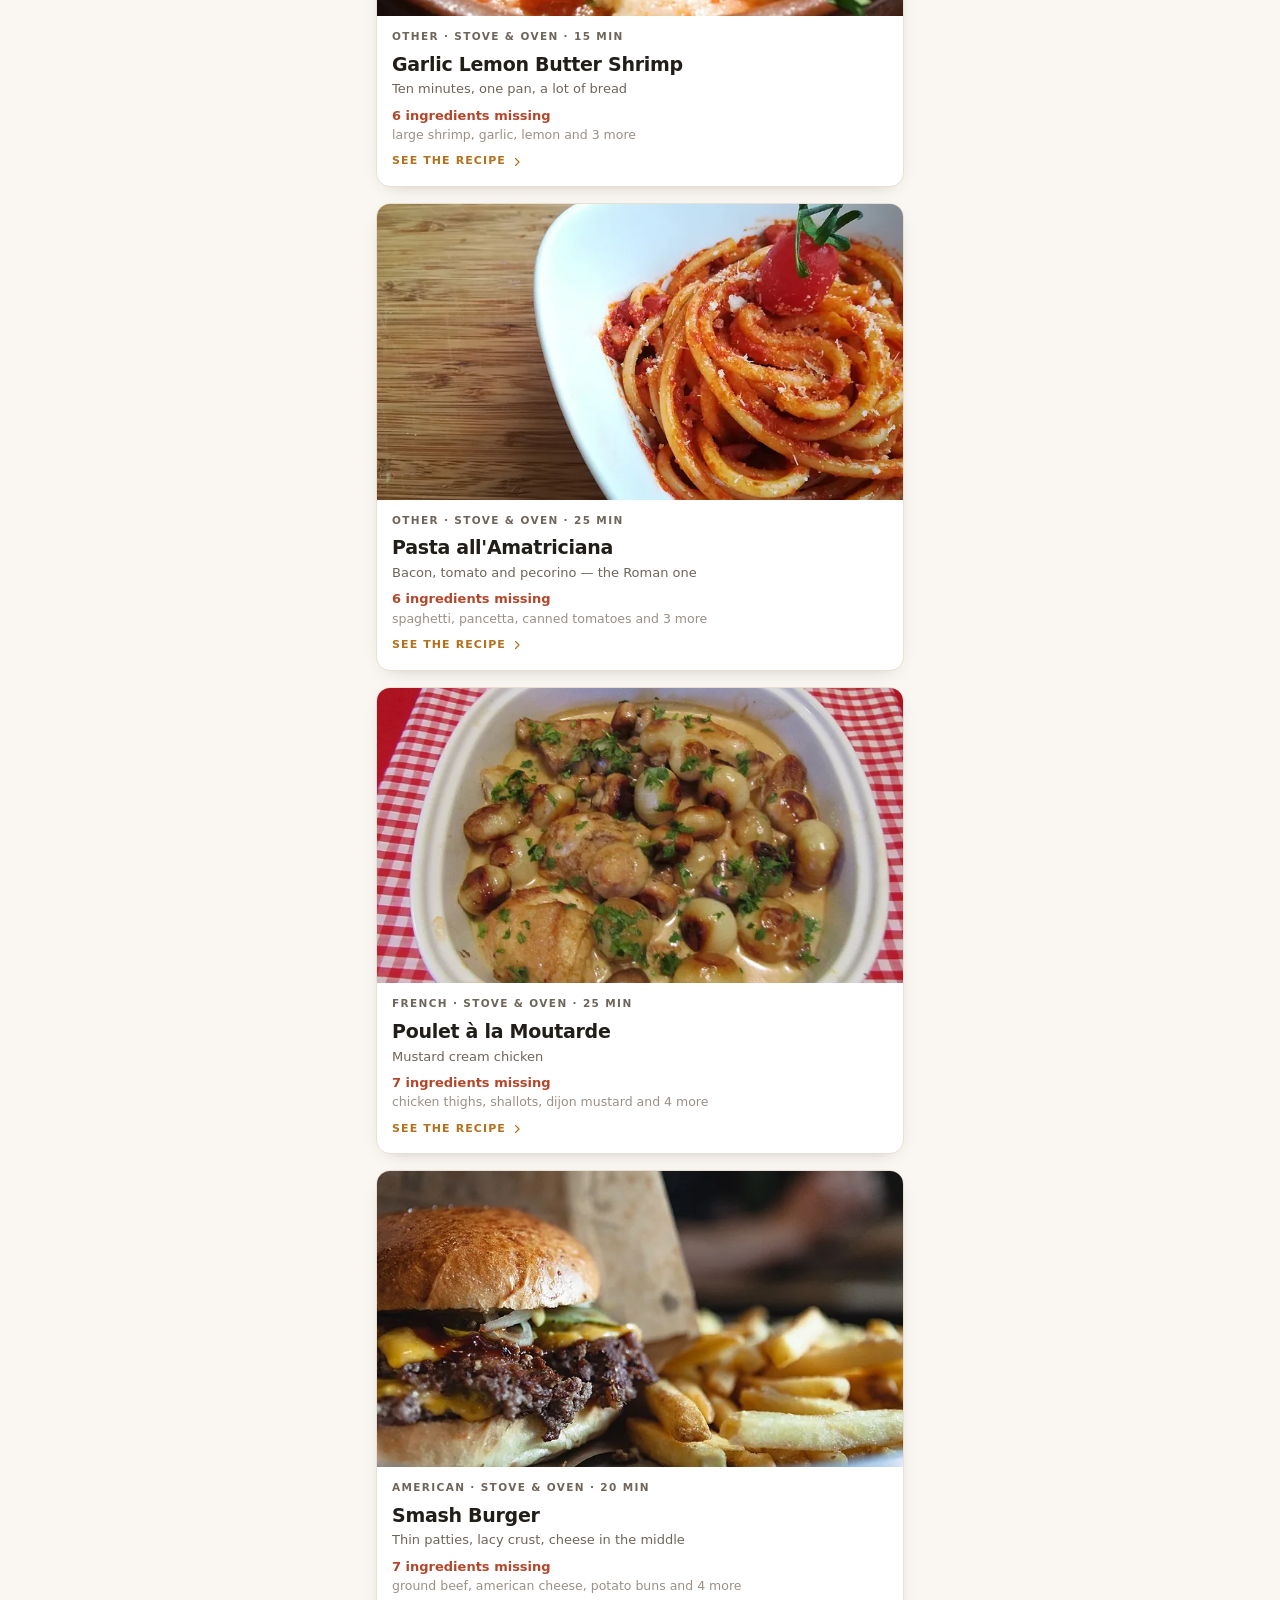
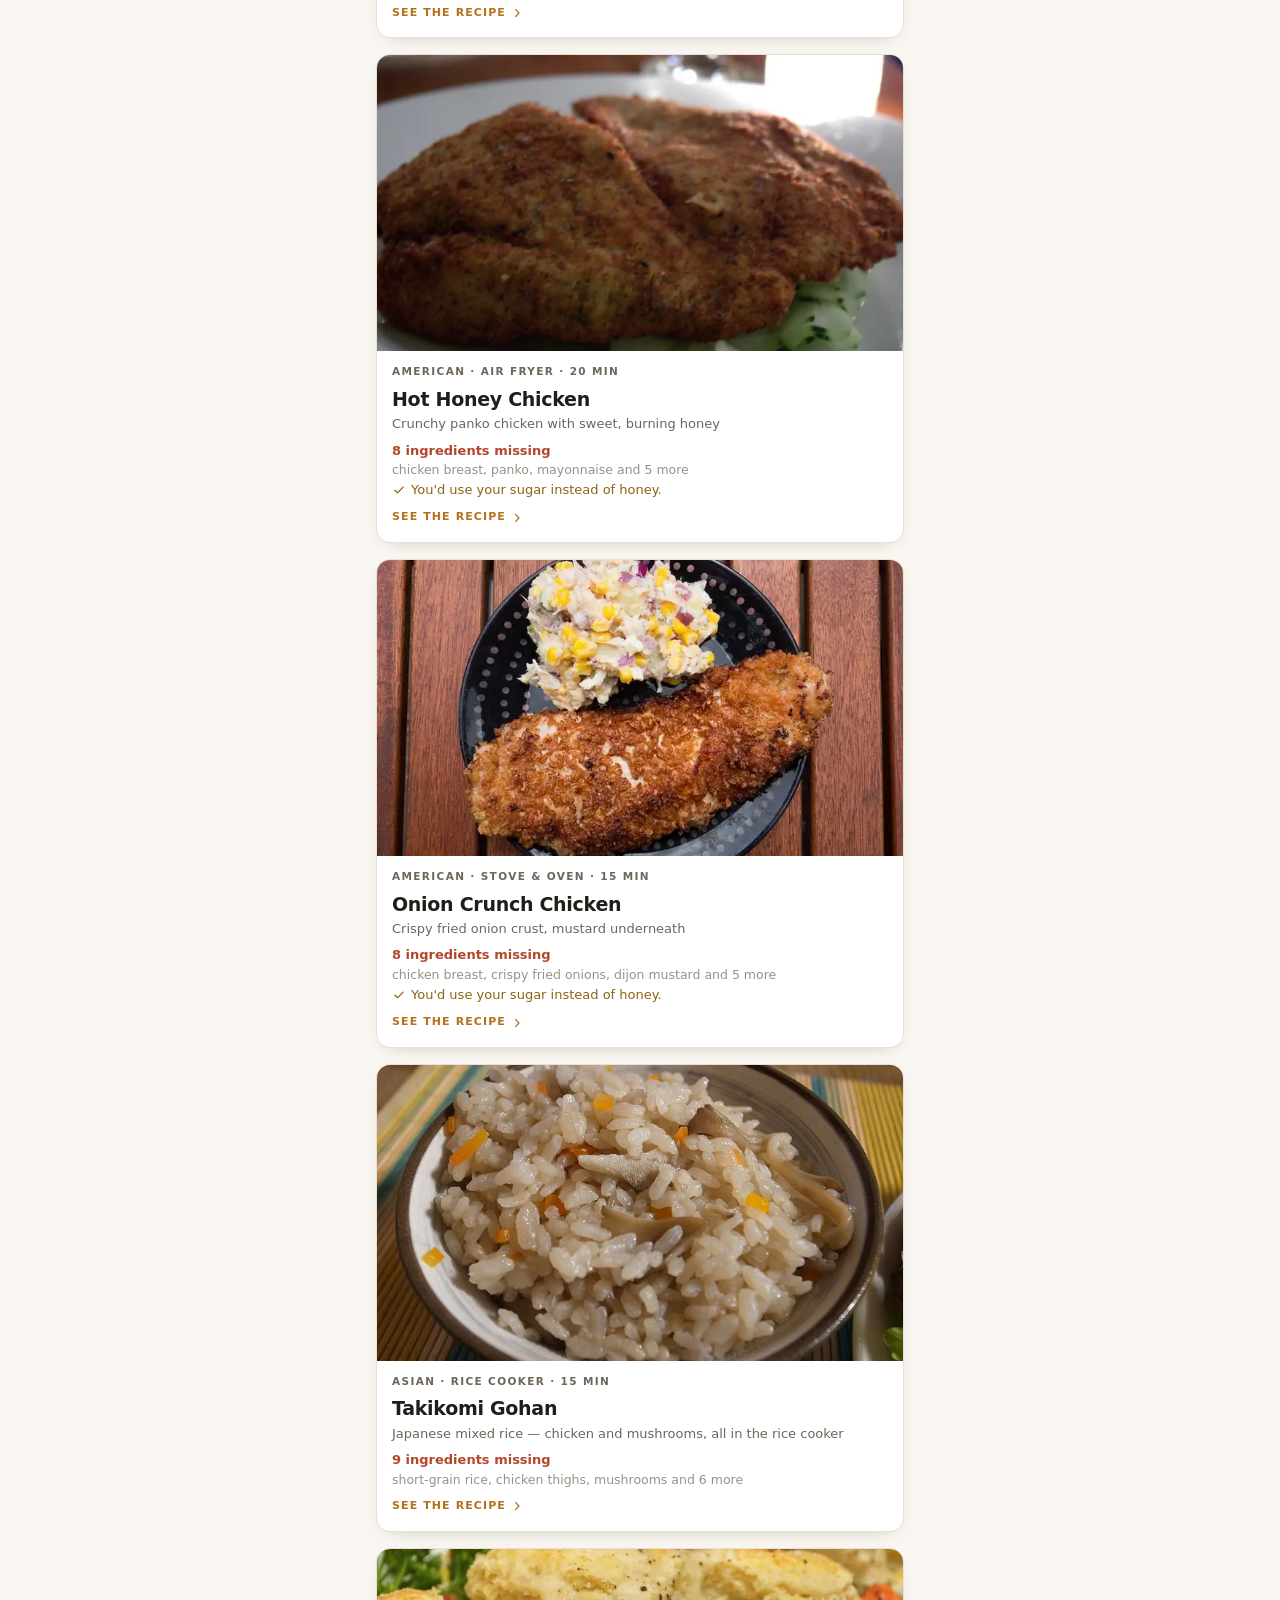
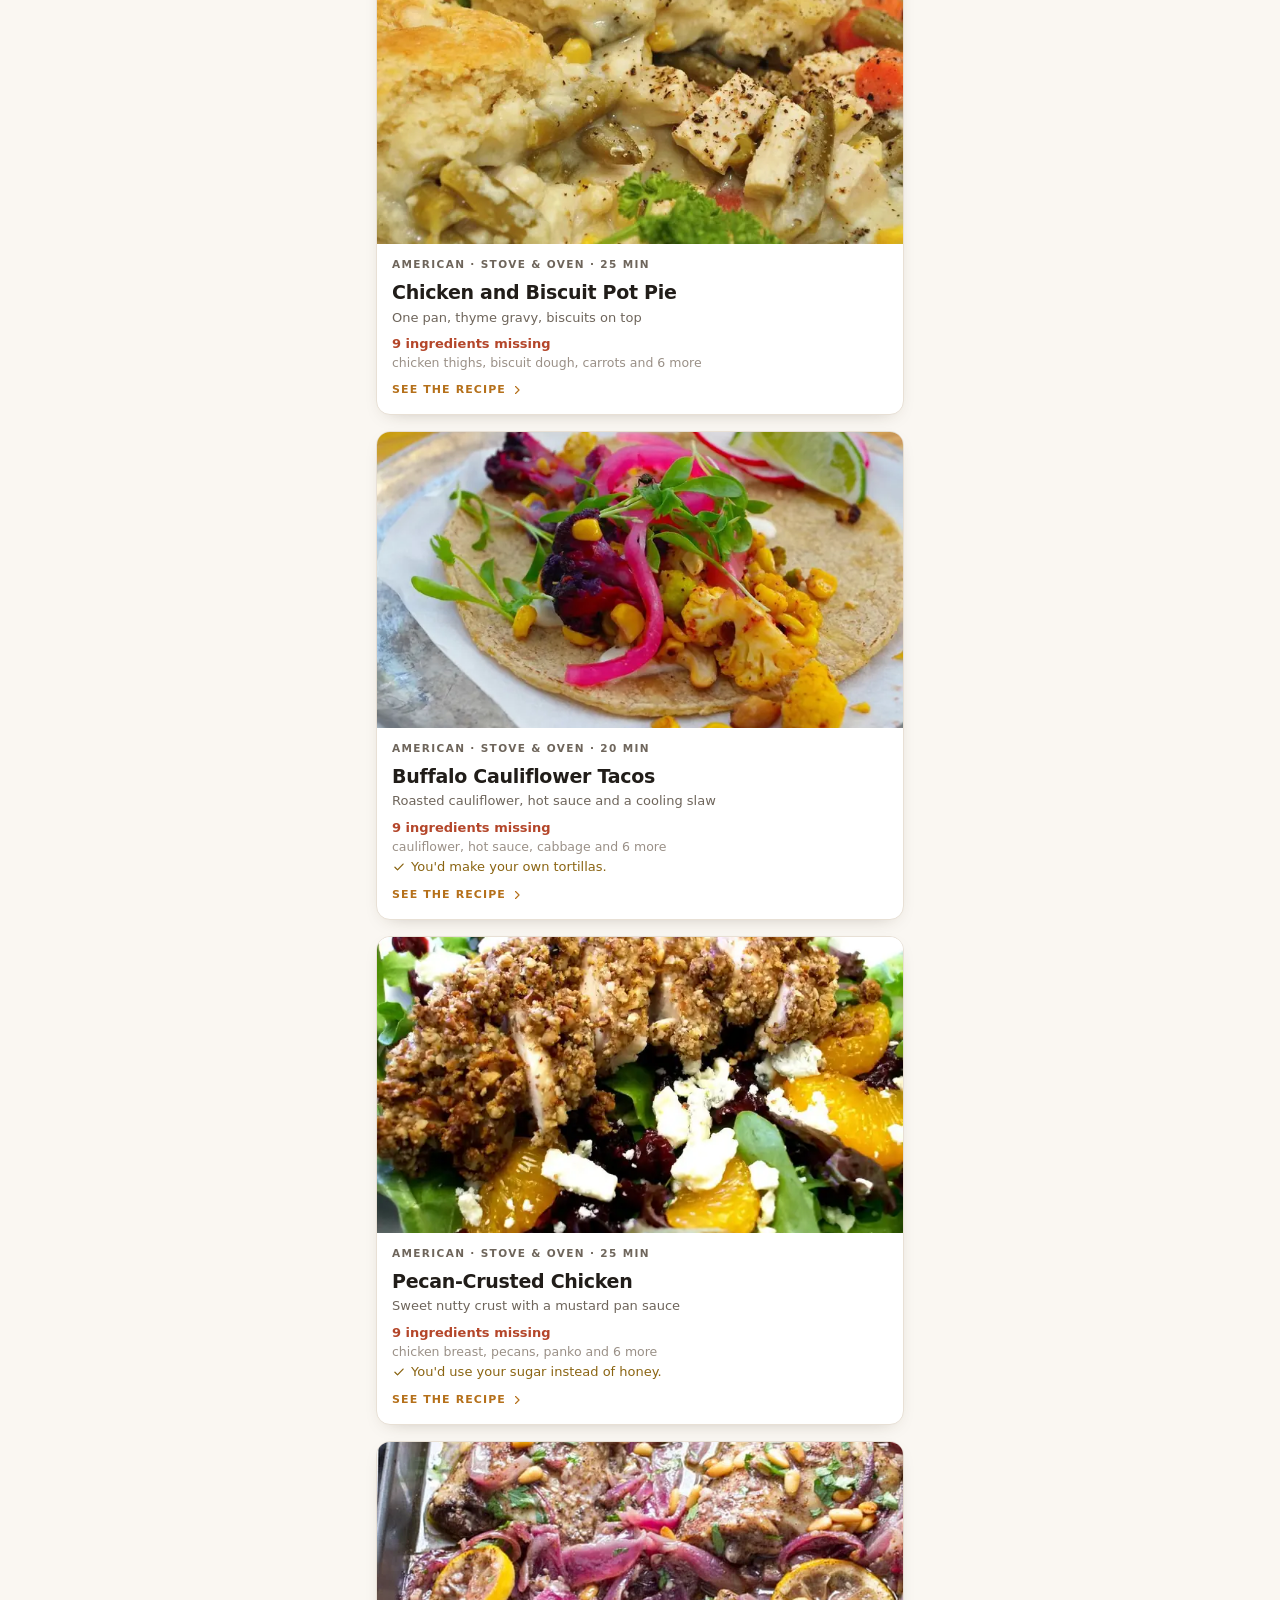
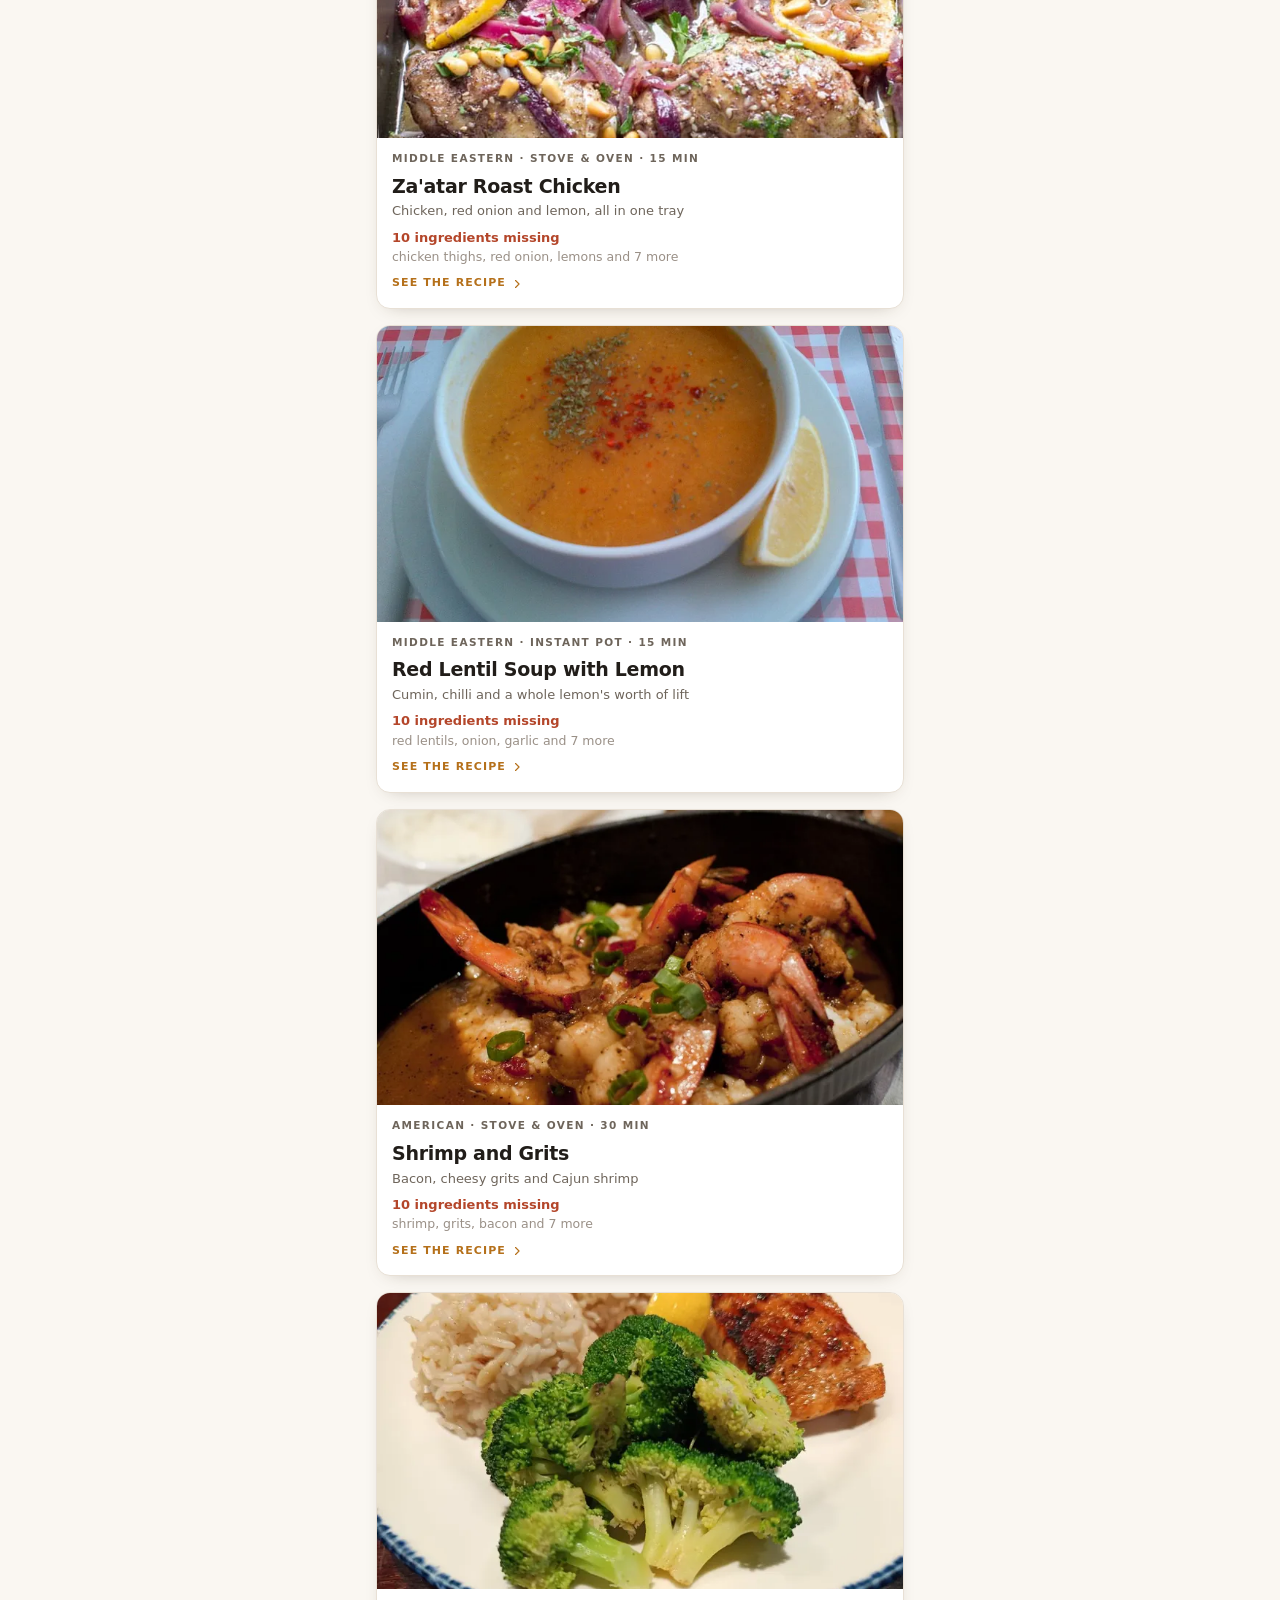
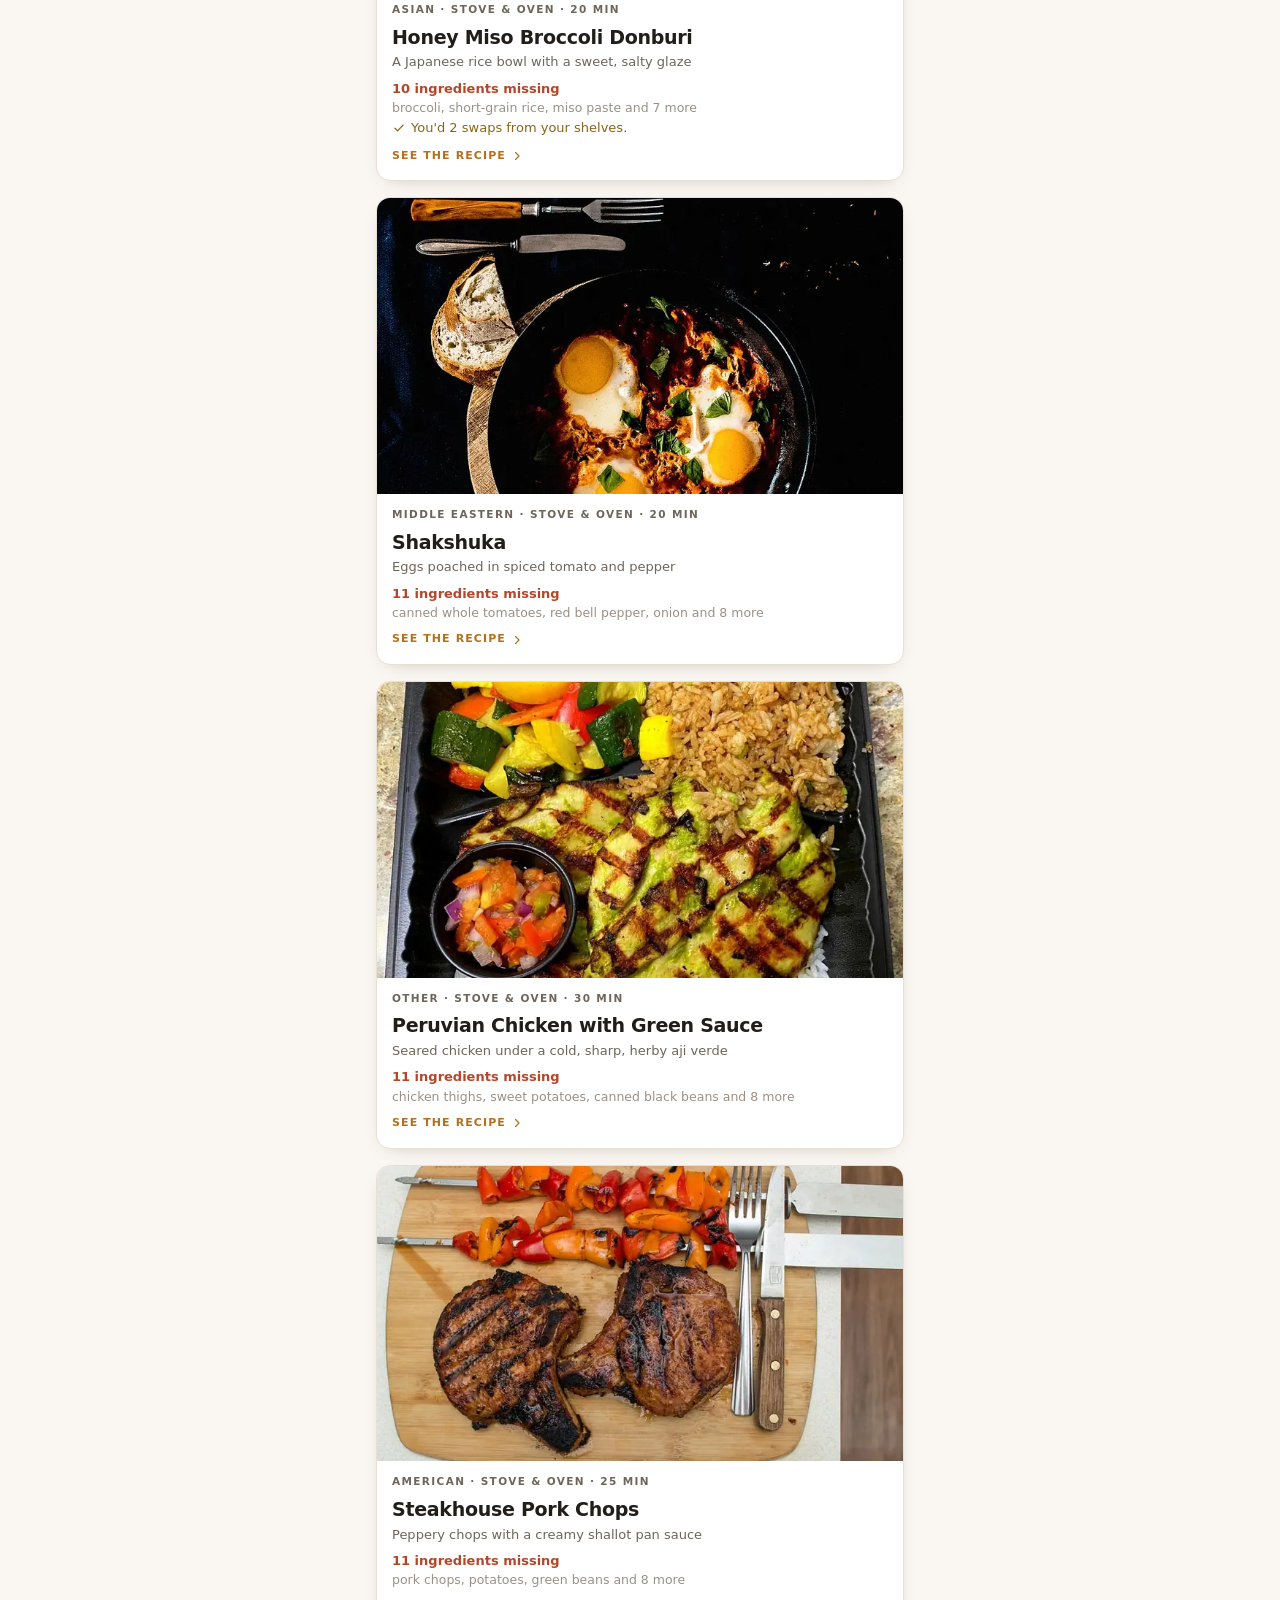
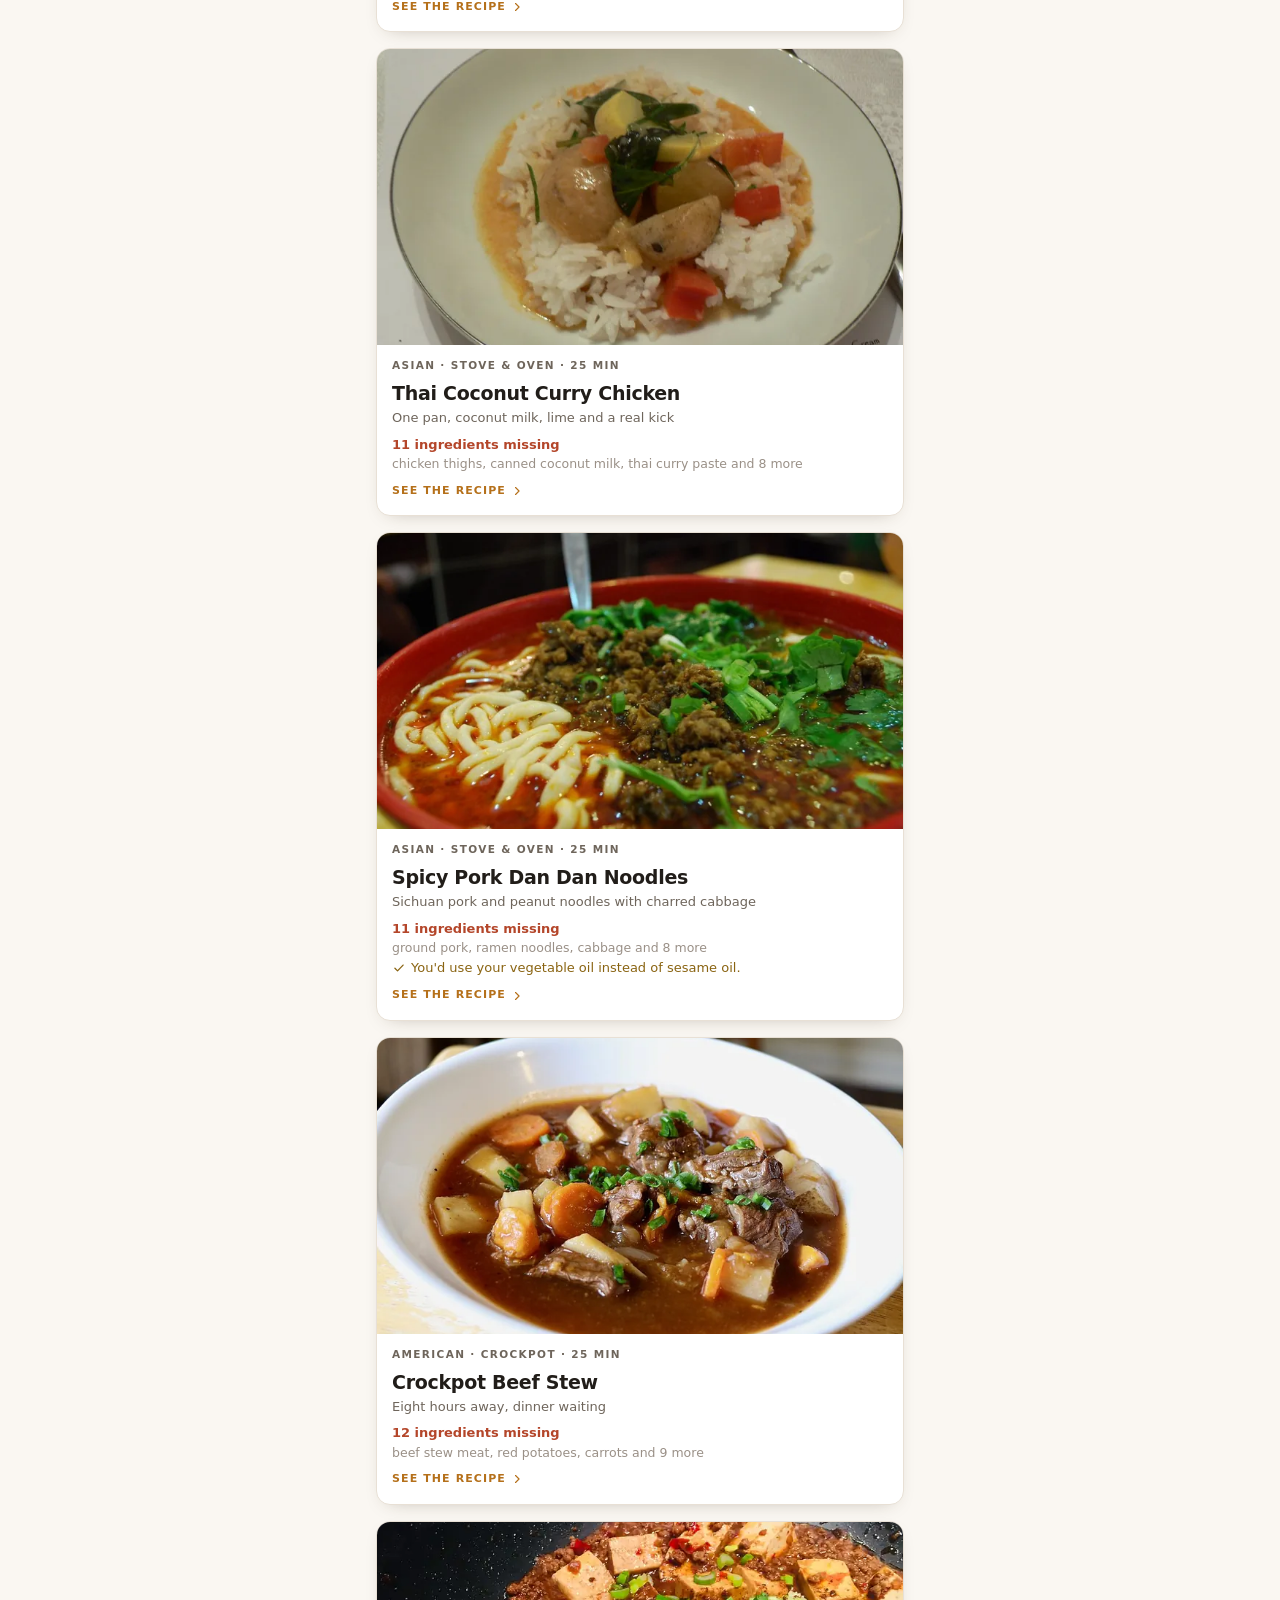
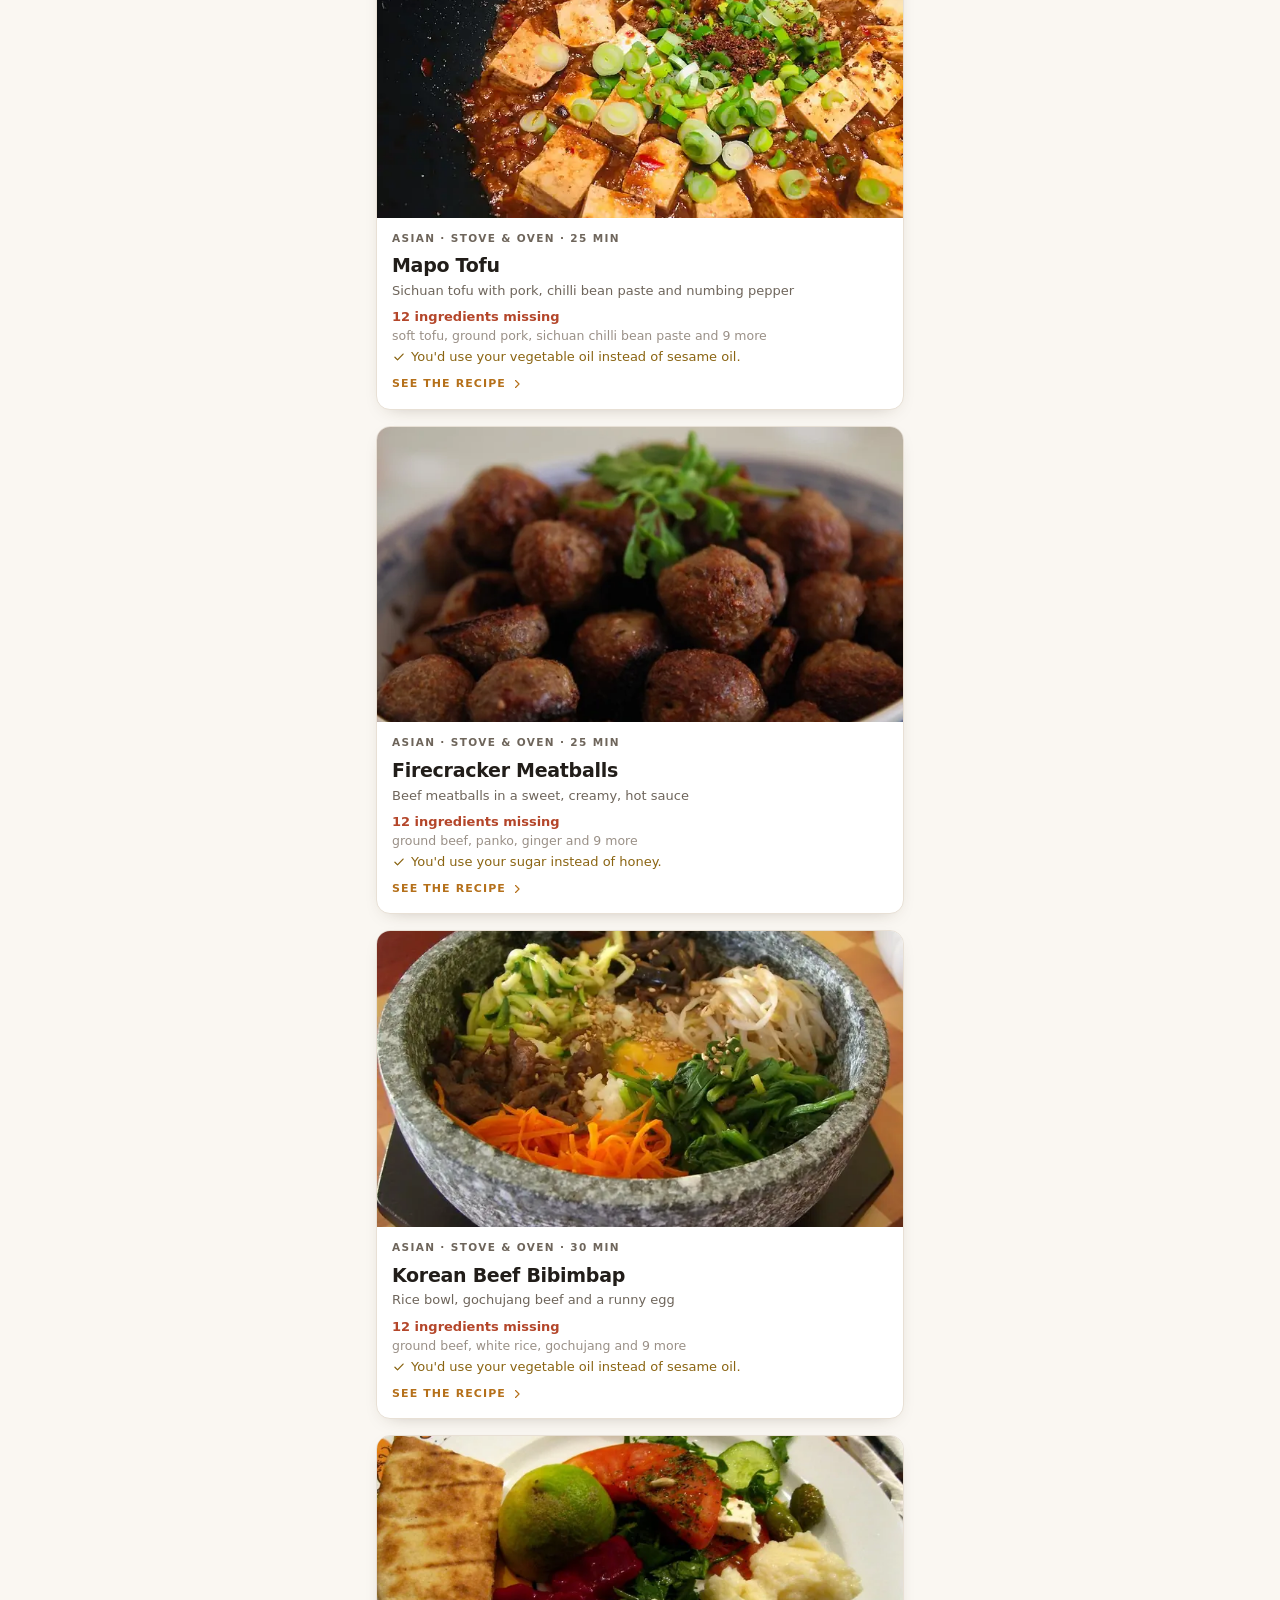
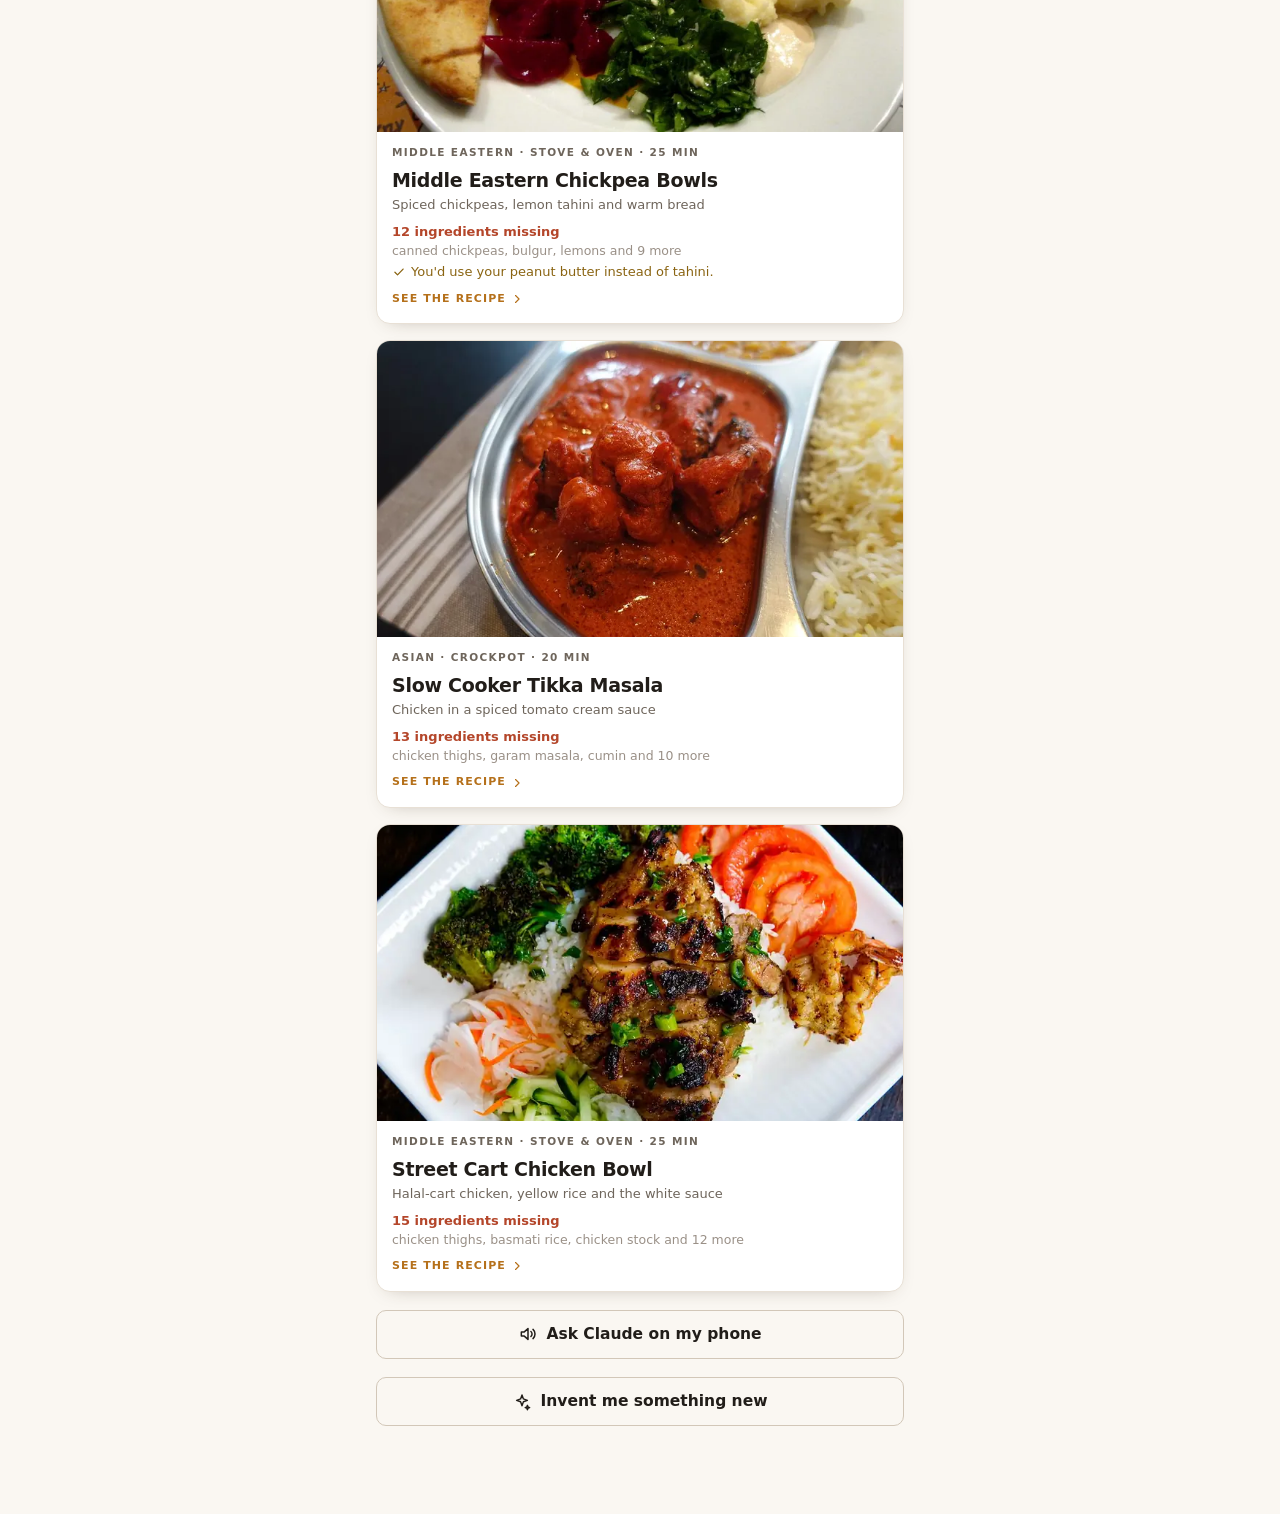
==== commit ce222625: "Split the kitchen into shelves, and show the recipe The fridge was forty rows in one column, so find" ====
--- a/index.html
+++ b/index.html
@@ -65,6 +65,9 @@
   <symbol id="i-x" viewBox="0 0 24 24" fill="none" stroke="currentColor" stroke-width="2" stroke-linecap="round">
     <path d="M6 6l12 12M18 6L6 18"/>
   </symbol>
+  <symbol id="i-check" viewBox="0 0 24 24" fill="none" stroke="currentColor" stroke-width="2.2" stroke-linecap="round" stroke-linejoin="round">
+    <path d="M5 12.5l4.5 4.5L19 7"/>
+  </symbol>
   <symbol id="i-chev" viewBox="0 0 24 24" fill="none" stroke="currentColor" stroke-width="2" stroke-linecap="round" stroke-linejoin="round">
     <path d="M6 9.5l6 6 6-6"/>
   </symbol>
--- a/styles.css
+++ b/styles.css
@@ -198,7 +198,9 @@
   border:1px solid var(--line-2);
 }
 .btn.ghost:hover{background:var(--surface-2)}
-.btn.sm{min-height:40px;padding:9px 14px;font-size:14px;width:auto}
+/* 44 is the floor, even for the compact ones on the Plan screen — they were
+   40 and the audit only ever measured the bottom nav and the filter chips */
+.btn.sm{min-height:44px;padding:11px 14px;font-size:14px;width:auto}
 .btn[disabled]{opacity:.45;pointer-events:none}
 
 .chip{
@@ -227,6 +229,10 @@
   scrollbar-width:none;-ms-overflow-style:none;
 }
 .filter-row::-webkit-scrollbar{display:none}
+/* The shelf row sits under the four tabs and has to read as the smaller of the
+   two, or the screen looks like it has two sets of tabs fighting each other. */
+.filter-row.sects{margin-top:-2px}
+.filter-row.sects .opt{font-size:13.5px;padding:0 14px;min-height:44px}
 .opt{
   flex:none;
   padding:11px 14px;min-height:44px;
@@ -298,6 +304,16 @@
 .rcard .match{font-size:13px;color:var(--ink-2);line-height:1.4}
 .rcard .match b{color:var(--ink);font-weight:620}
 .rcard .match .ok{color:var(--have);font-weight:620}
+/* The count is the thing he reads off the card, so it gets the weight and the
+   colour; the names of the missing items sit under it, quiet. */
+.rcard .match .short{display:block;color:var(--need);font-weight:650}
+.rcard .match .needlist{display:block;color:var(--ink-3);font-size:12.5px;margin-top:1px}
+.rcard .see{
+  display:flex;align-items:center;gap:4px;margin-top:2px;
+  font-size:11px;font-weight:650;letter-spacing:.1em;text-transform:uppercase;
+  color:var(--accent);
+}
+.rcard .see svg{width:14px;height:14px;transform:rotate(-90deg)}
 .rcard .warnline{
   display:flex;gap:7px;align-items:flex-start;
   font-size:12.5px;color:var(--warn);line-height:1.35;
@@ -324,6 +340,19 @@
 
 .group{display:flex;flex-direction:column;gap:2px}
 .group > .eyebrow{padding:14px 2px 6px}
+/* One heading per shelf. It sticks to the top so you always know which part of
+   the fridge you are looking at halfway down a long list. */
+.secthead{
+  /* --topbar-h is measured after every render; the fallback is the plain bar. */
+  position:sticky;top:var(--topbar-h, 70px);z-index:2;
+  display:flex;align-items:center;justify-content:space-between;gap:10px;
+  background:var(--bg);
+  padding:16px 2px 7px;margin-top:2px;
+  border-bottom:1px solid var(--line-2);
+  font-size:10.5px;font-weight:650;letter-spacing:.13em;text-transform:uppercase;
+  color:var(--ink-2);
+}
+.secthead .n{color:var(--ink-3);letter-spacing:.04em}
 
 .item{
   display:flex;align-items:center;gap:13px;
@@ -398,6 +427,9 @@
 .note.tip .label{color:var(--ink-2)}
 .note.better{background:var(--accent-dim);color:var(--ink)}
 .note.better .label{color:var(--accent)}
+.note.vetted{background:var(--surface);border:1px solid var(--line);color:var(--ink-2);font-size:14px}
+.note.vetted .label{color:var(--have)}
+.note.vetted .srclink{color:var(--accent);text-decoration:none;font-size:13px;margin-top:3px}
 
 .ing{
   display:flex;align-items:baseline;gap:10px;
@@ -412,6 +444,23 @@
 .ing .n{flex:1;min-width:0}
 .ing .n small{display:block;color:var(--ink-3);font-size:12.5px;line-height:1.35;margin-top:1px}
 .ing.missing .q,.ing.missing .n{color:var(--need)}
+
+/* A swap is neither "got it" nor "go and buy it" — it is the third state, and
+   it uses the warn colour so the eye reads it as "note this", not "problem". */
+.ing.swapped .q{color:var(--warn)}
+.ing .n small.swapnote{color:var(--warn)}
+.ing .n small.swapnote b{font-weight:650}
+.ing .sub-badge{
+  flex:none;display:inline-flex;align-items:center;gap:4px;
+  font-size:10.5px;font-weight:700;letter-spacing:.08em;text-transform:uppercase;
+  color:var(--warn);border:1px solid currentColor;border-radius:var(--r-pill);padding:3px 8px;
+}
+.ing .sub-badge svg{width:12px;height:12px}
+.rcard .match .swap{
+  display:flex;align-items:flex-start;gap:5px;
+  color:var(--warn);margin-top:3px;
+}
+.rcard .match .swap svg{width:14px;height:14px;flex:none;margin-top:2px}
 .ing .add{
   flex:none;font-size:11.5px;font-weight:650;color:var(--need);
   border:1px solid currentColor;border-radius:var(--r-pill);padding:4px 9px;
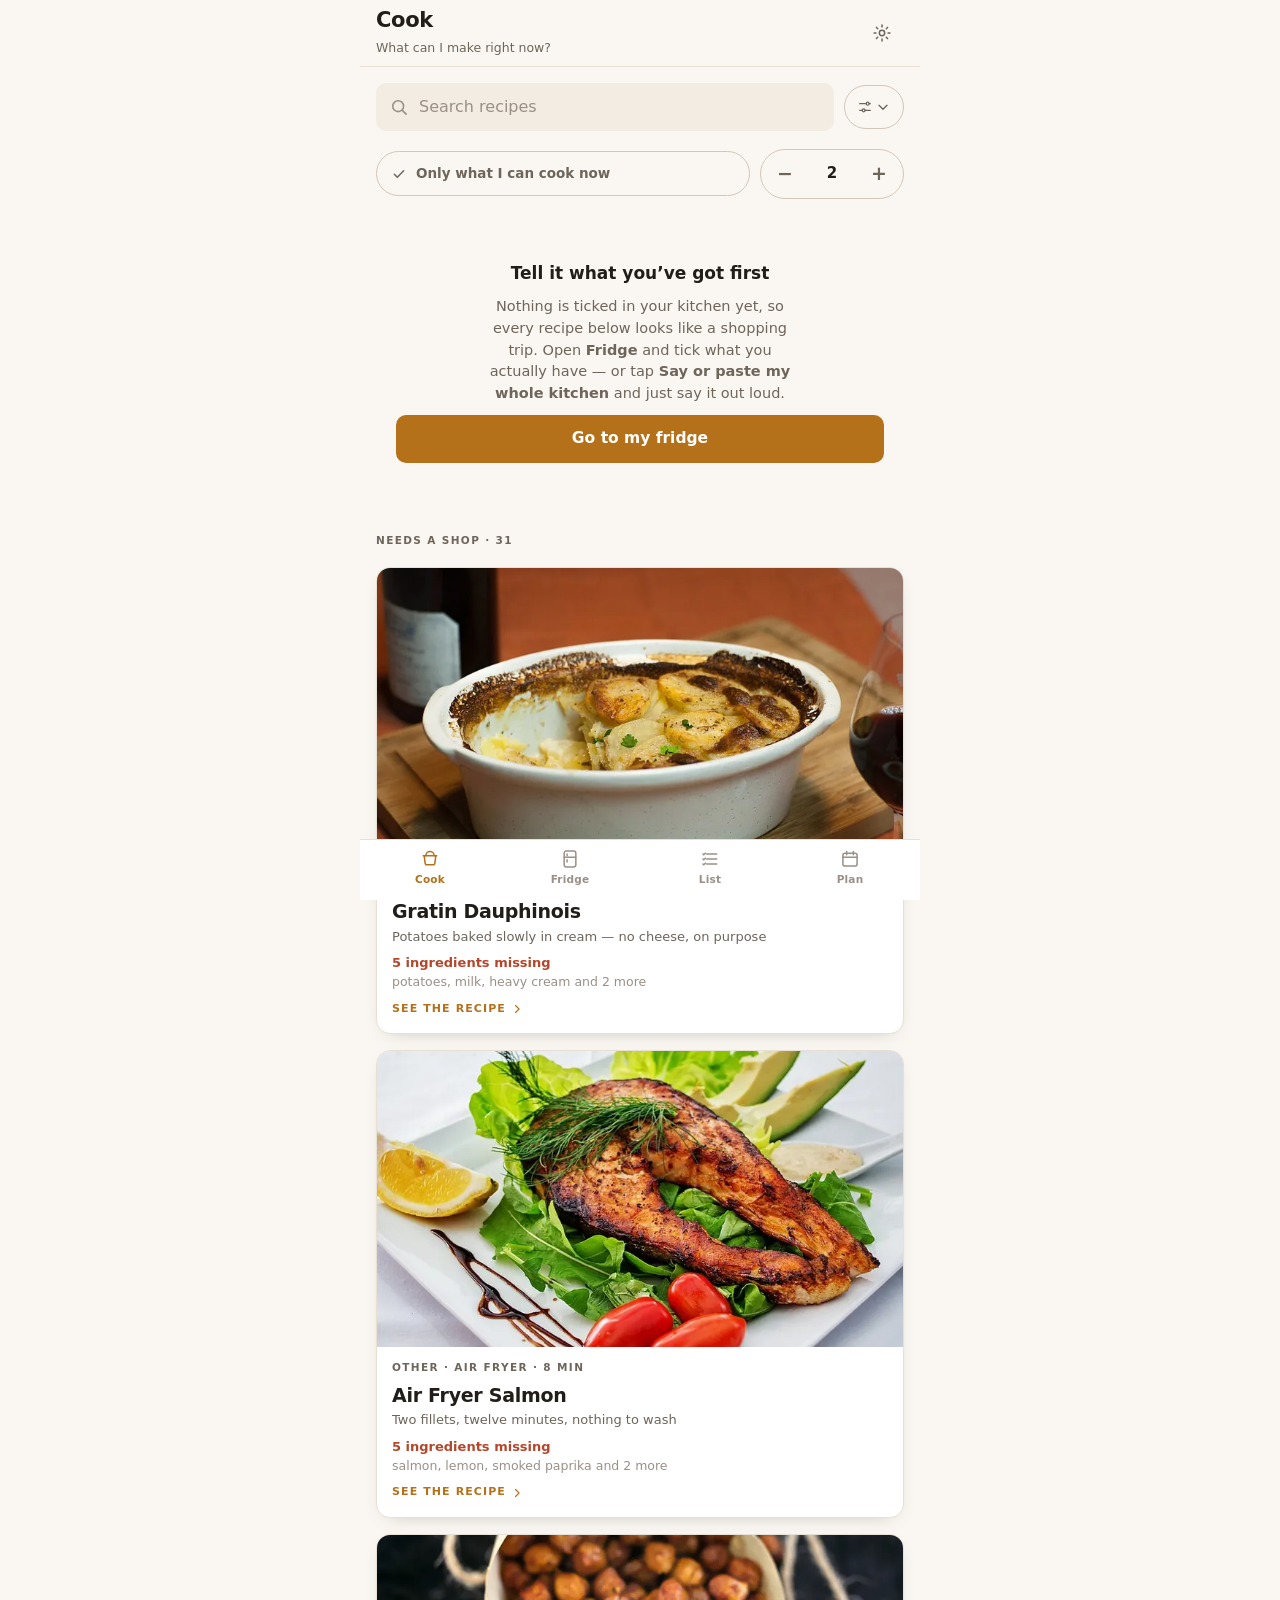
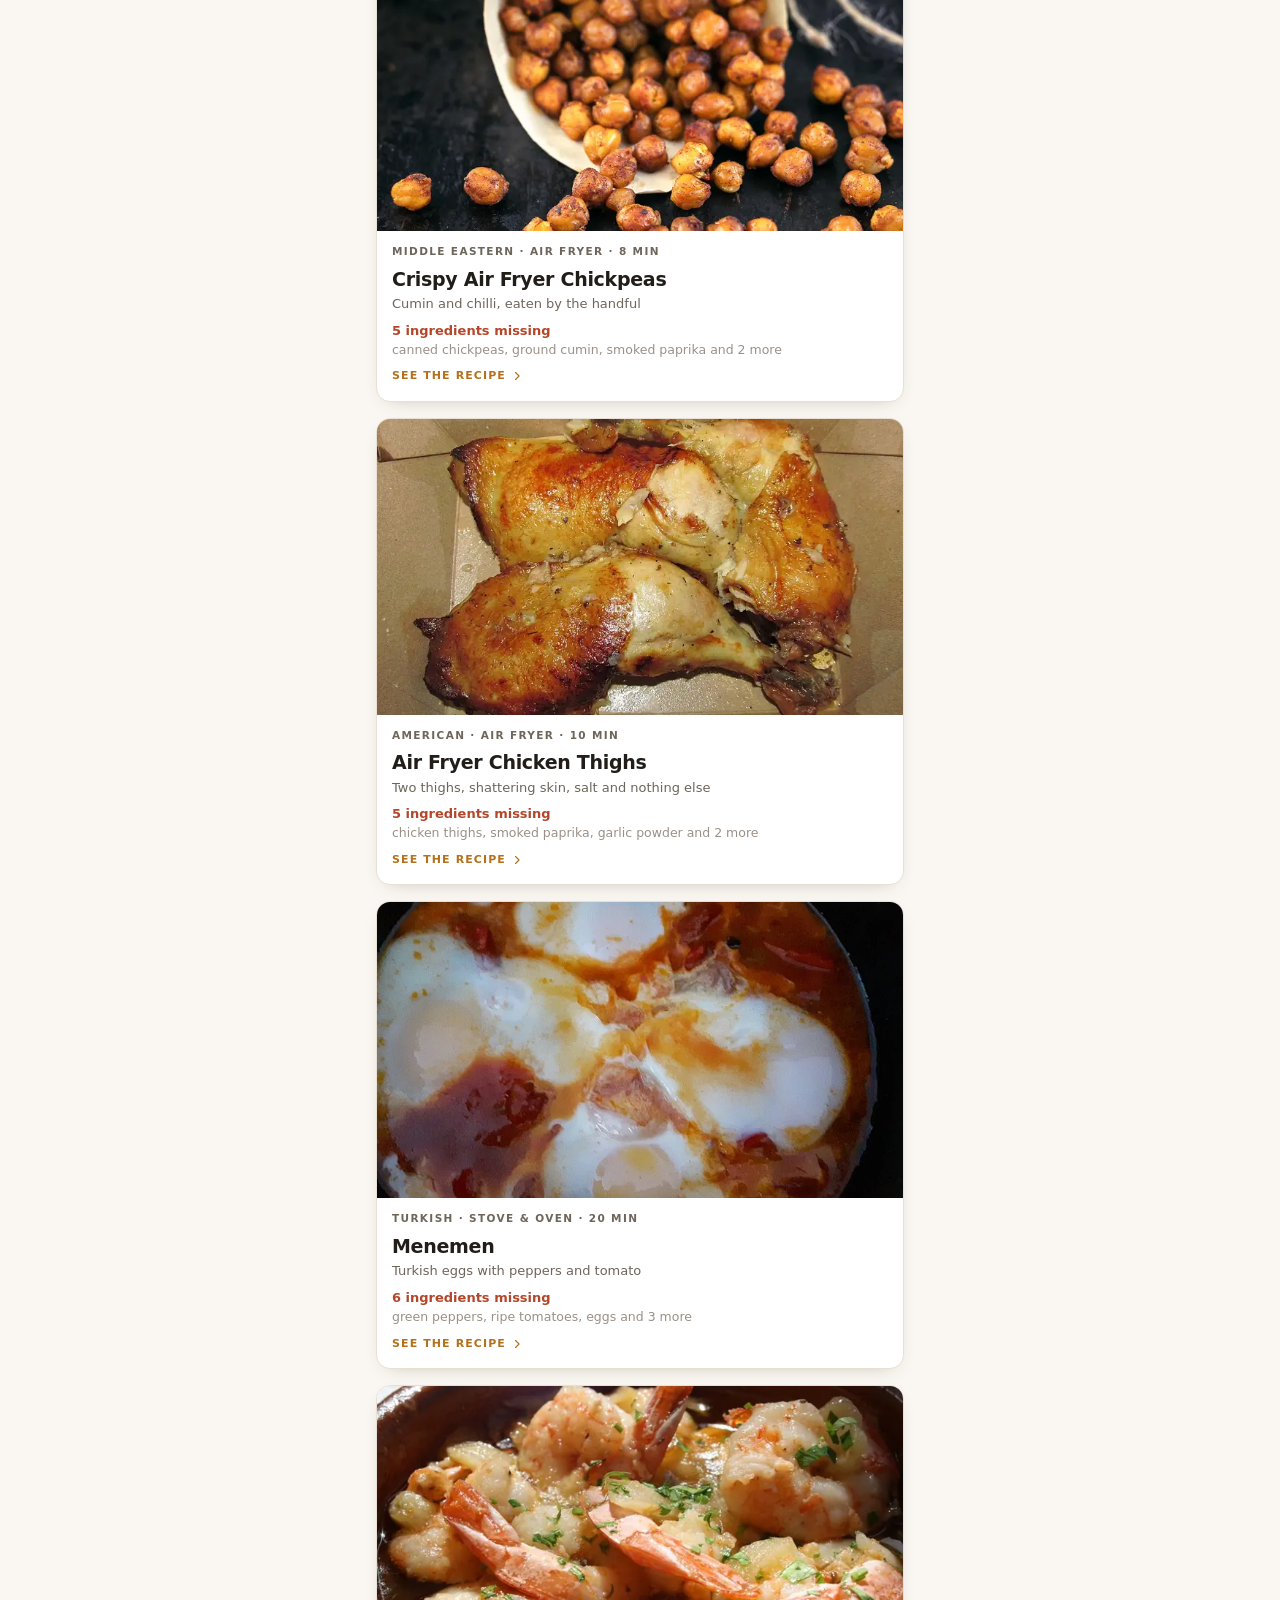
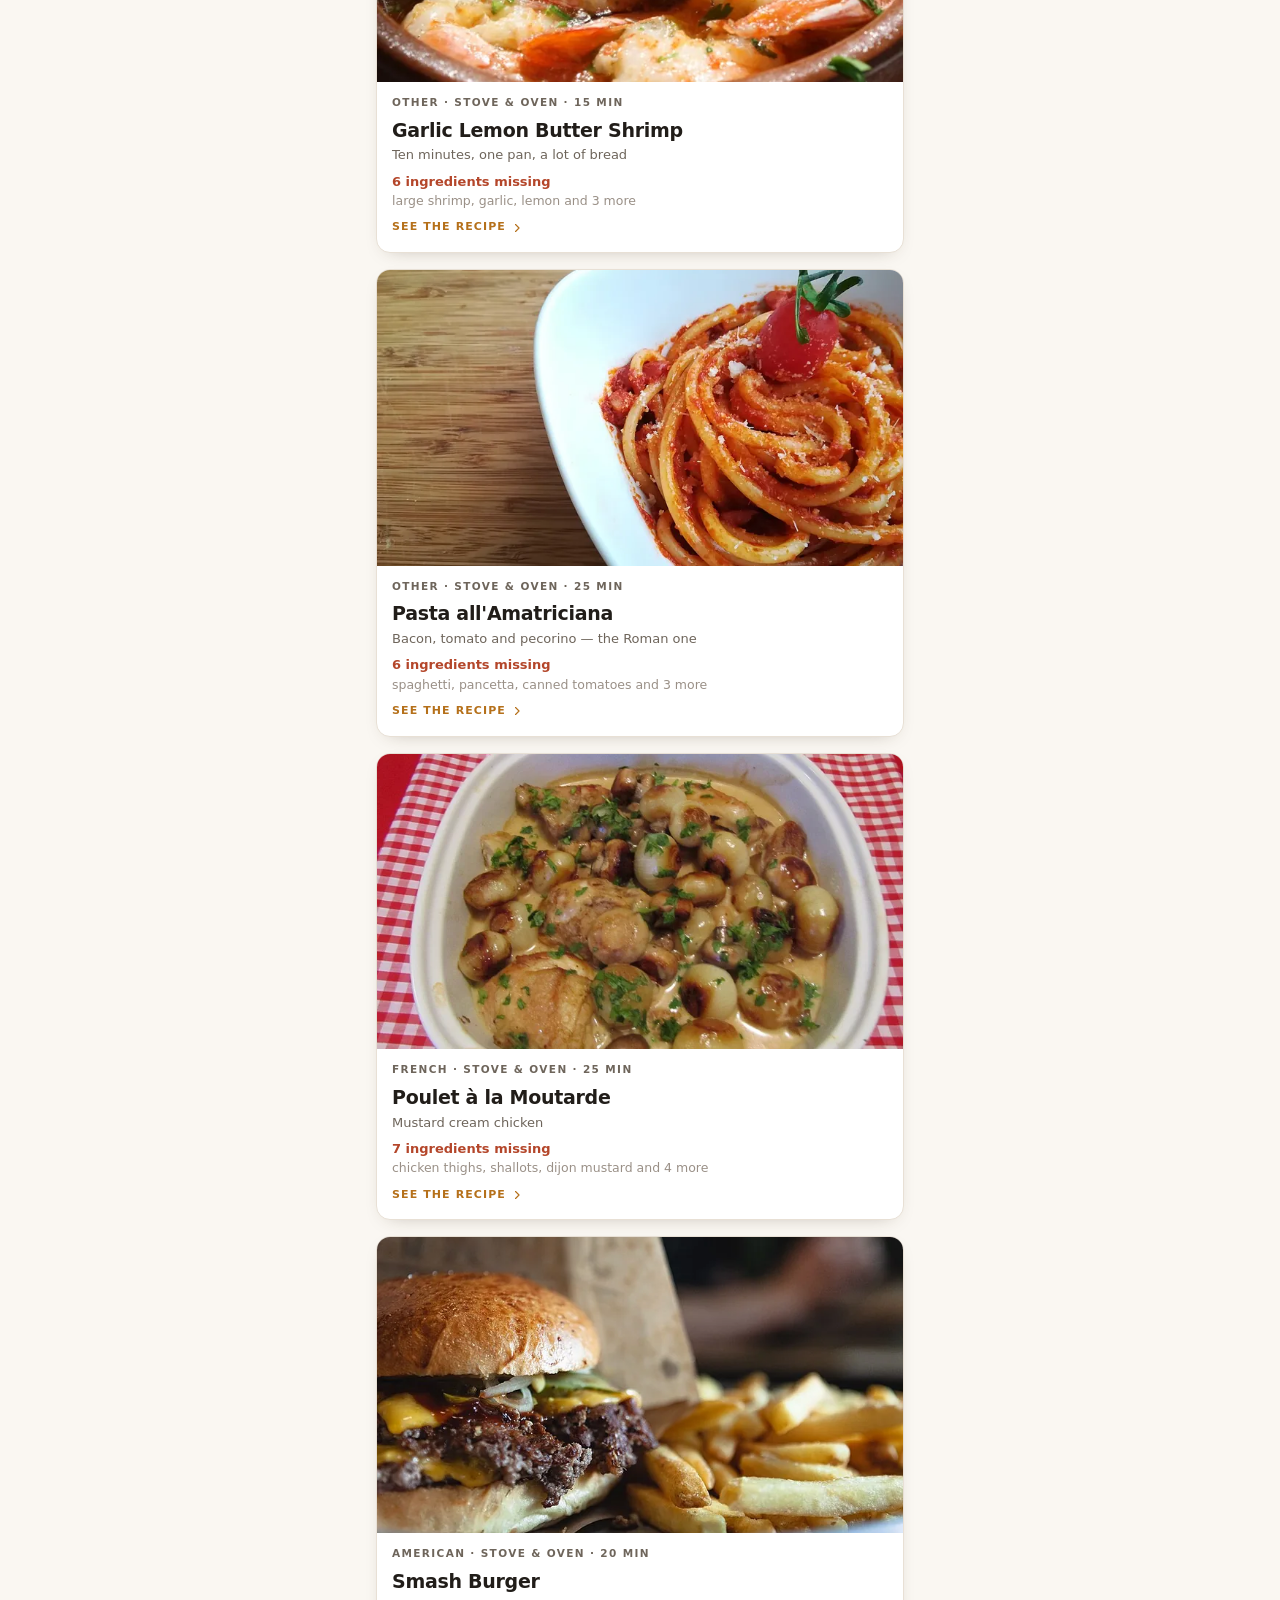
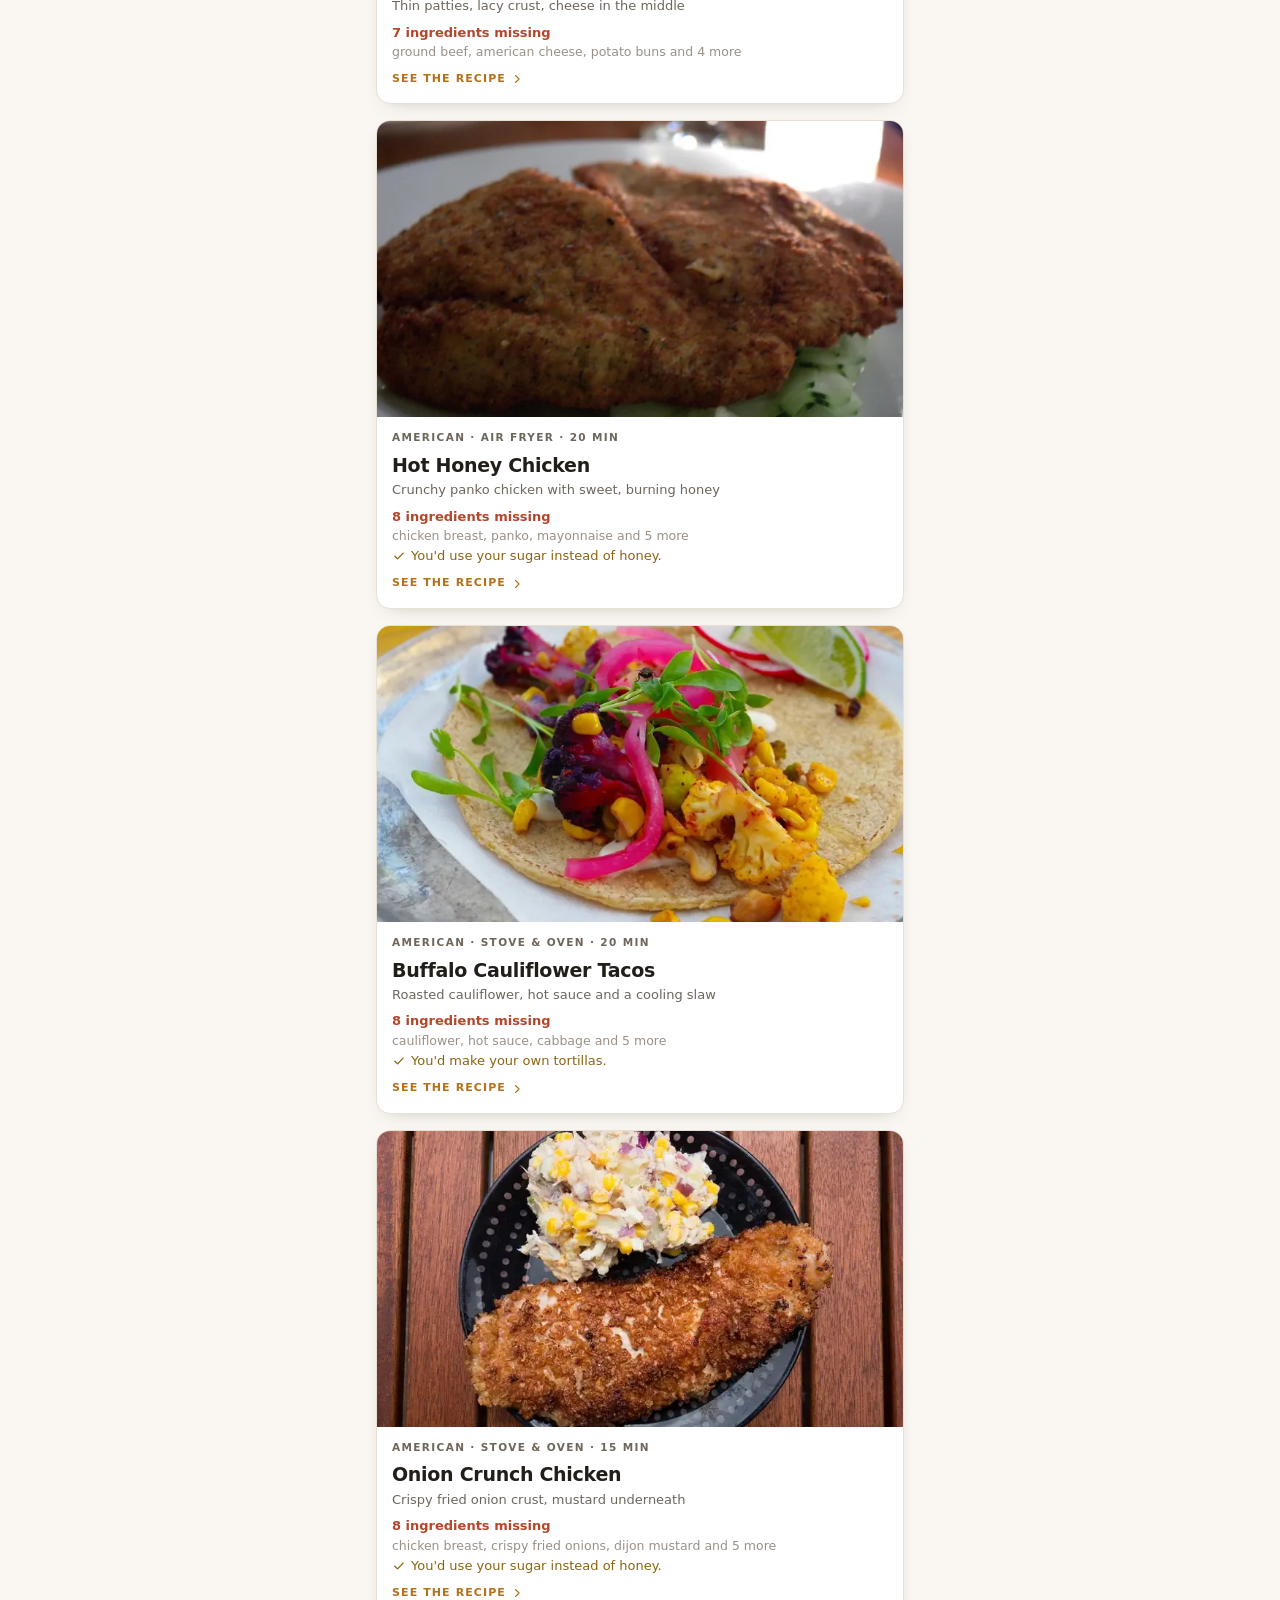
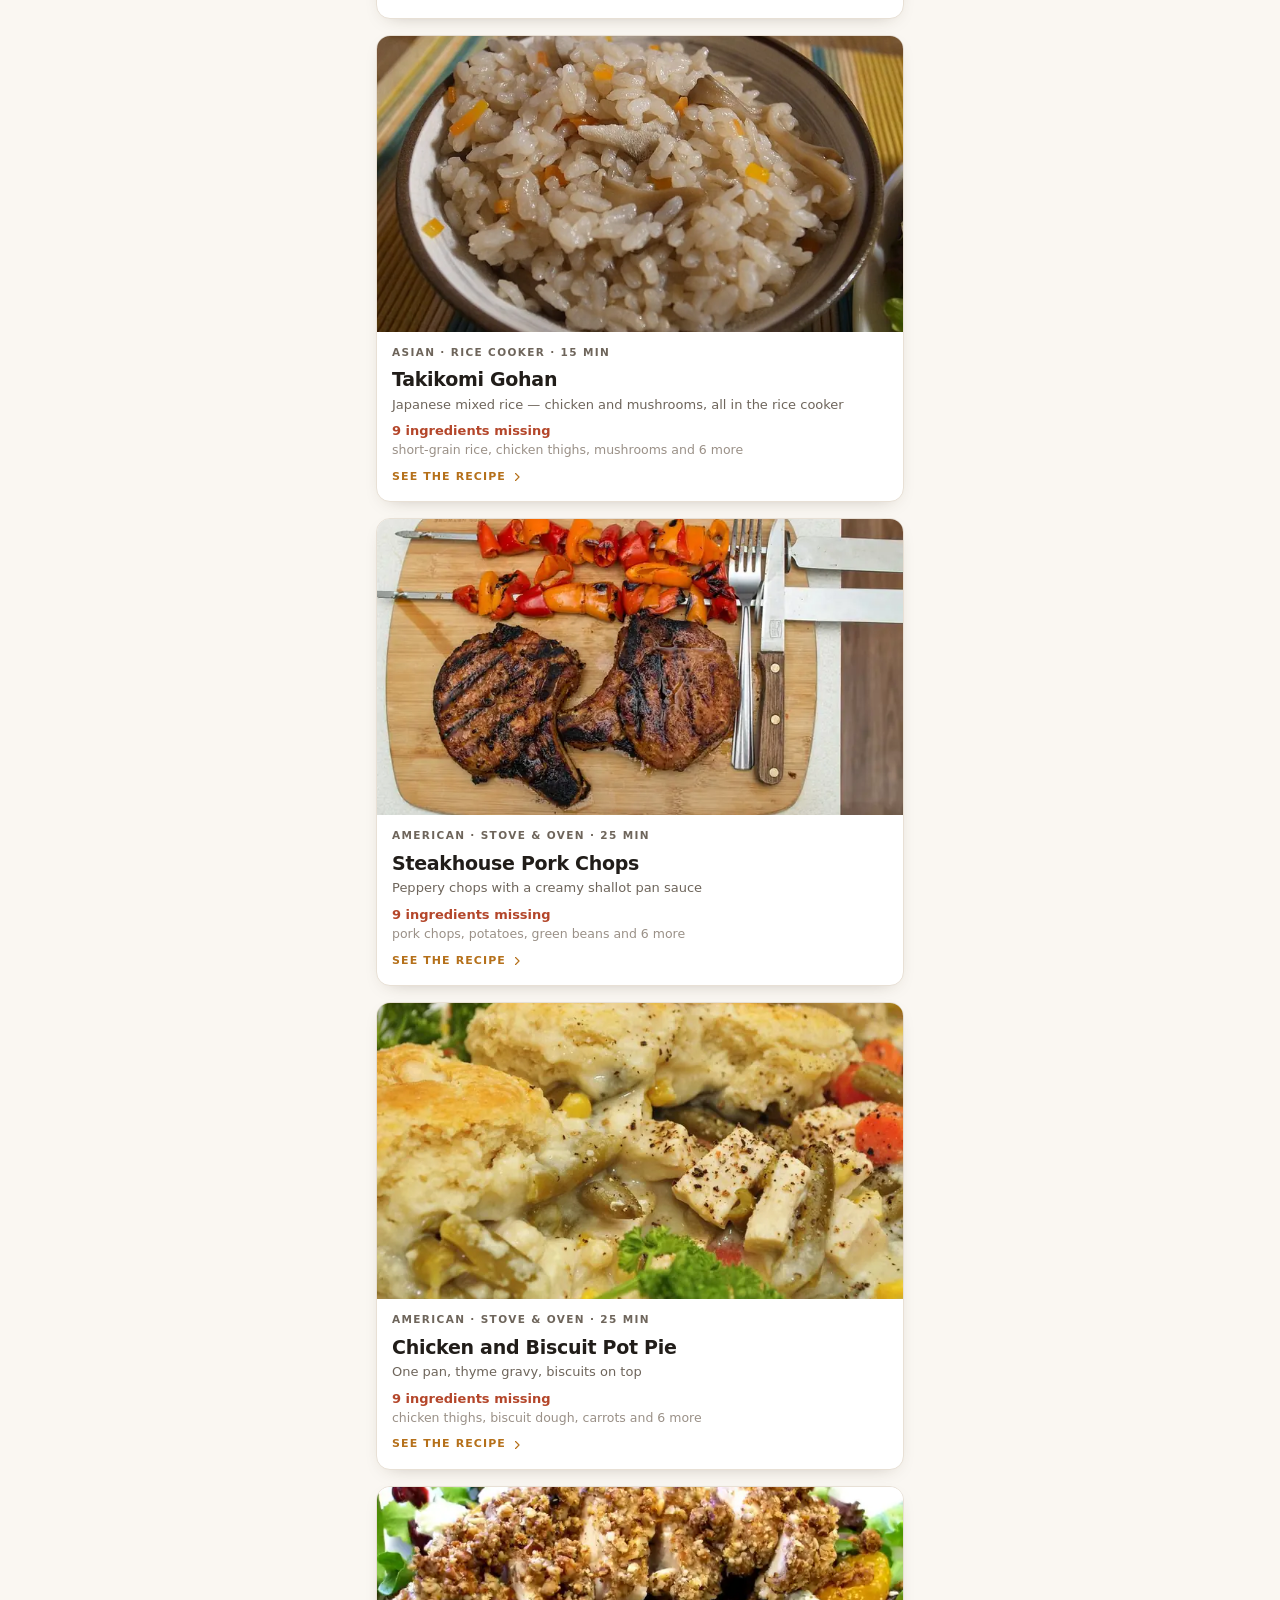
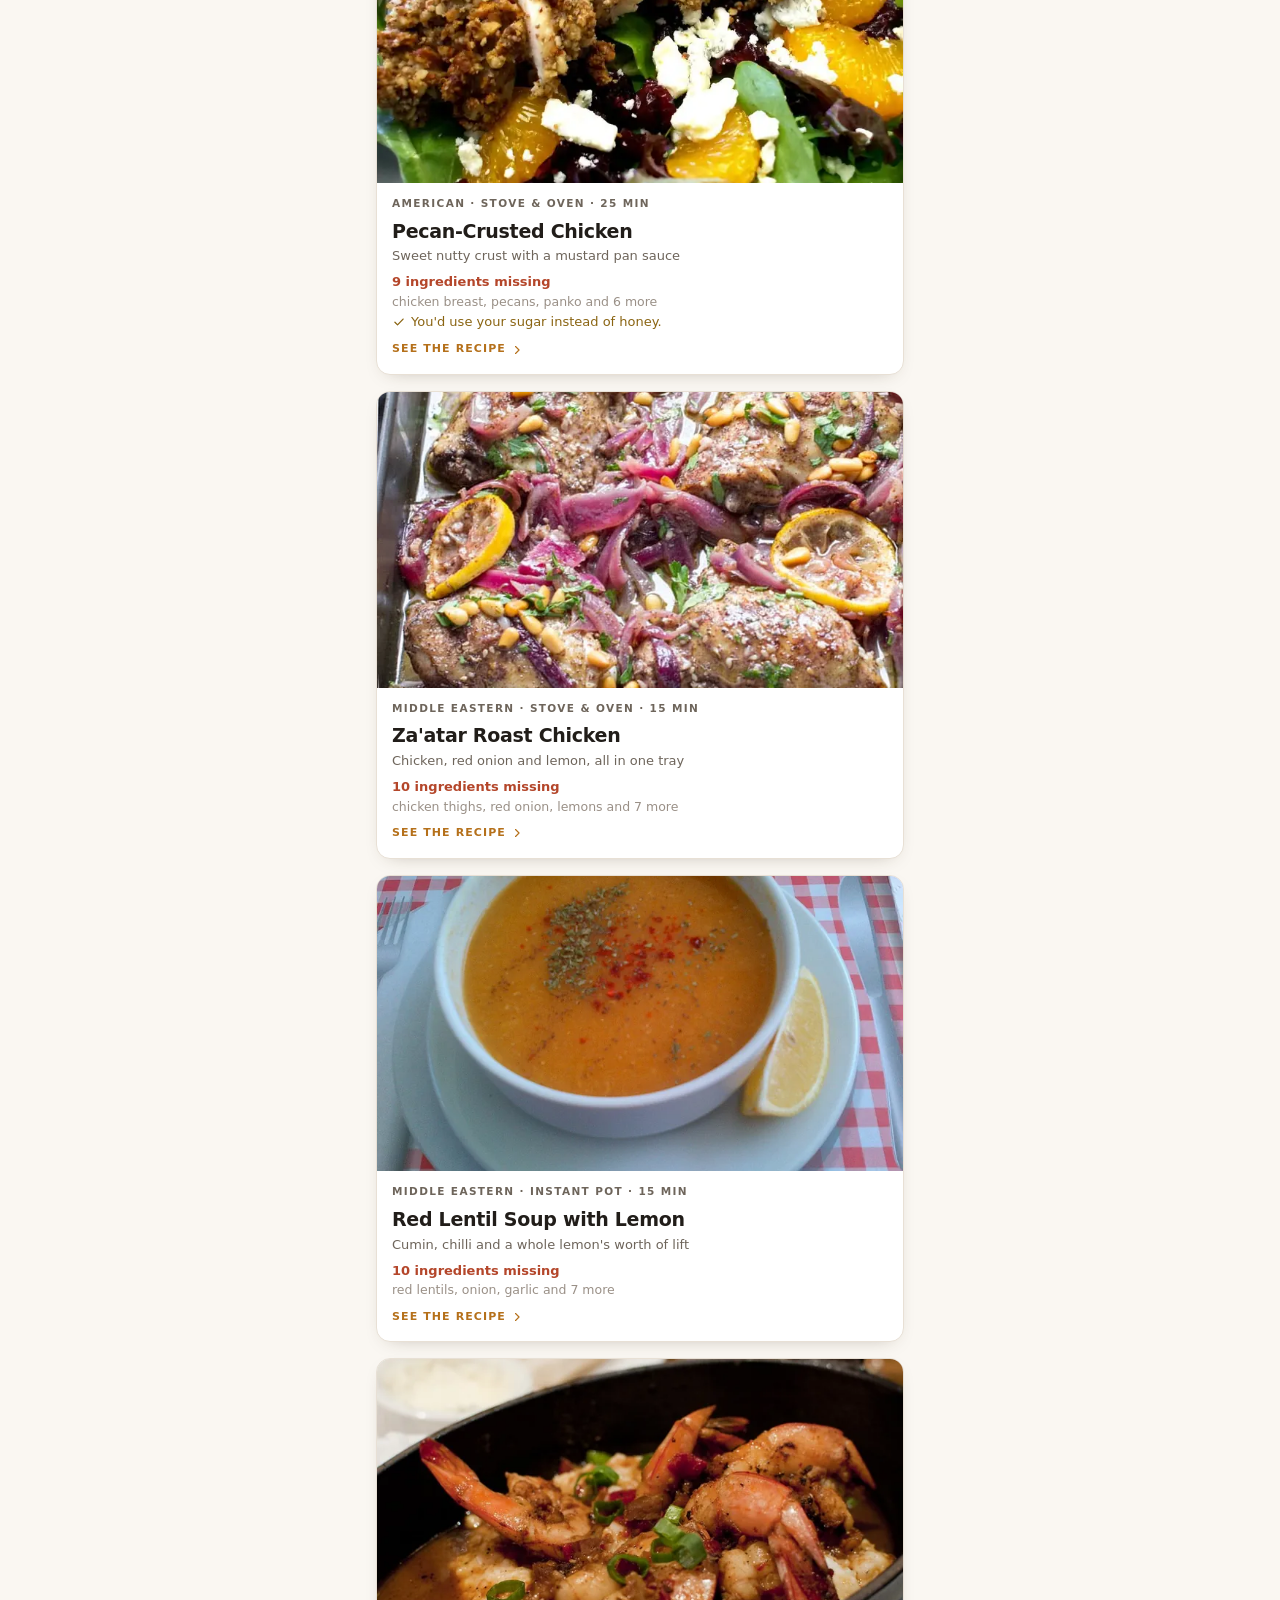
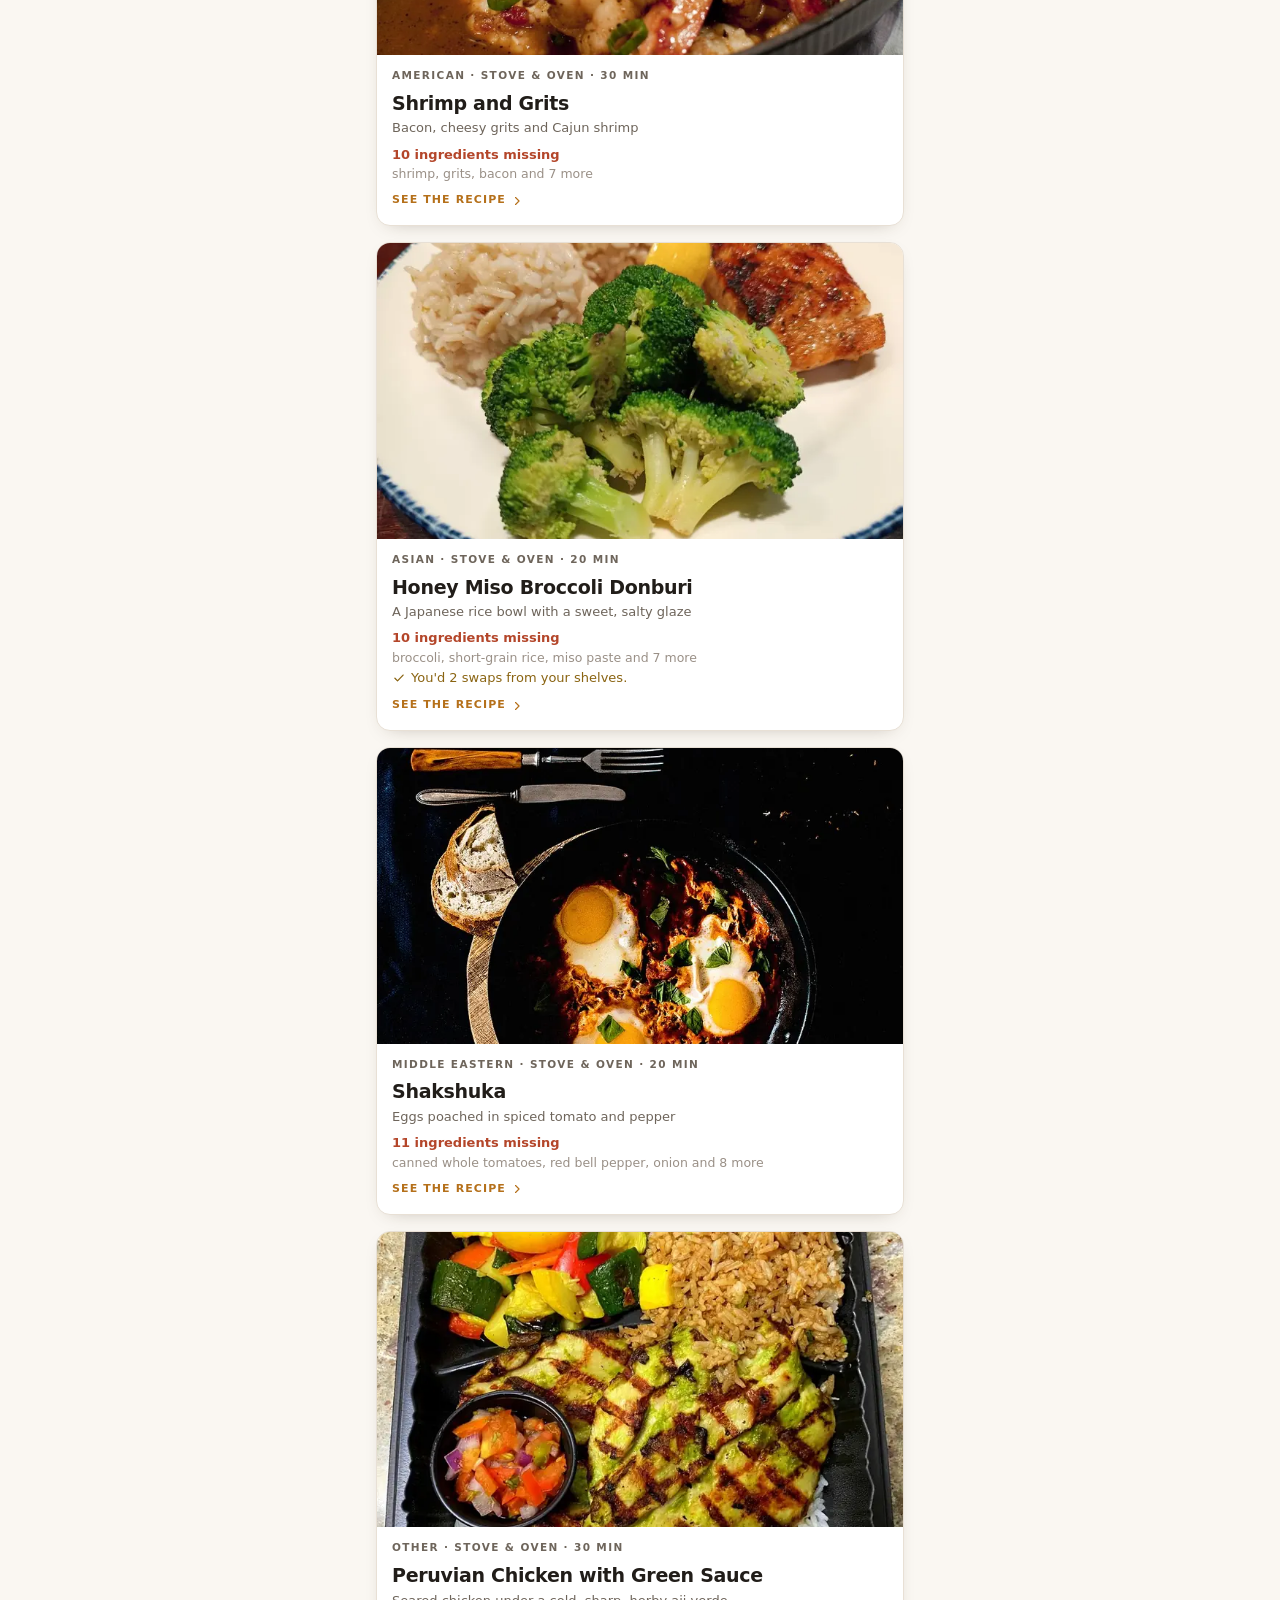
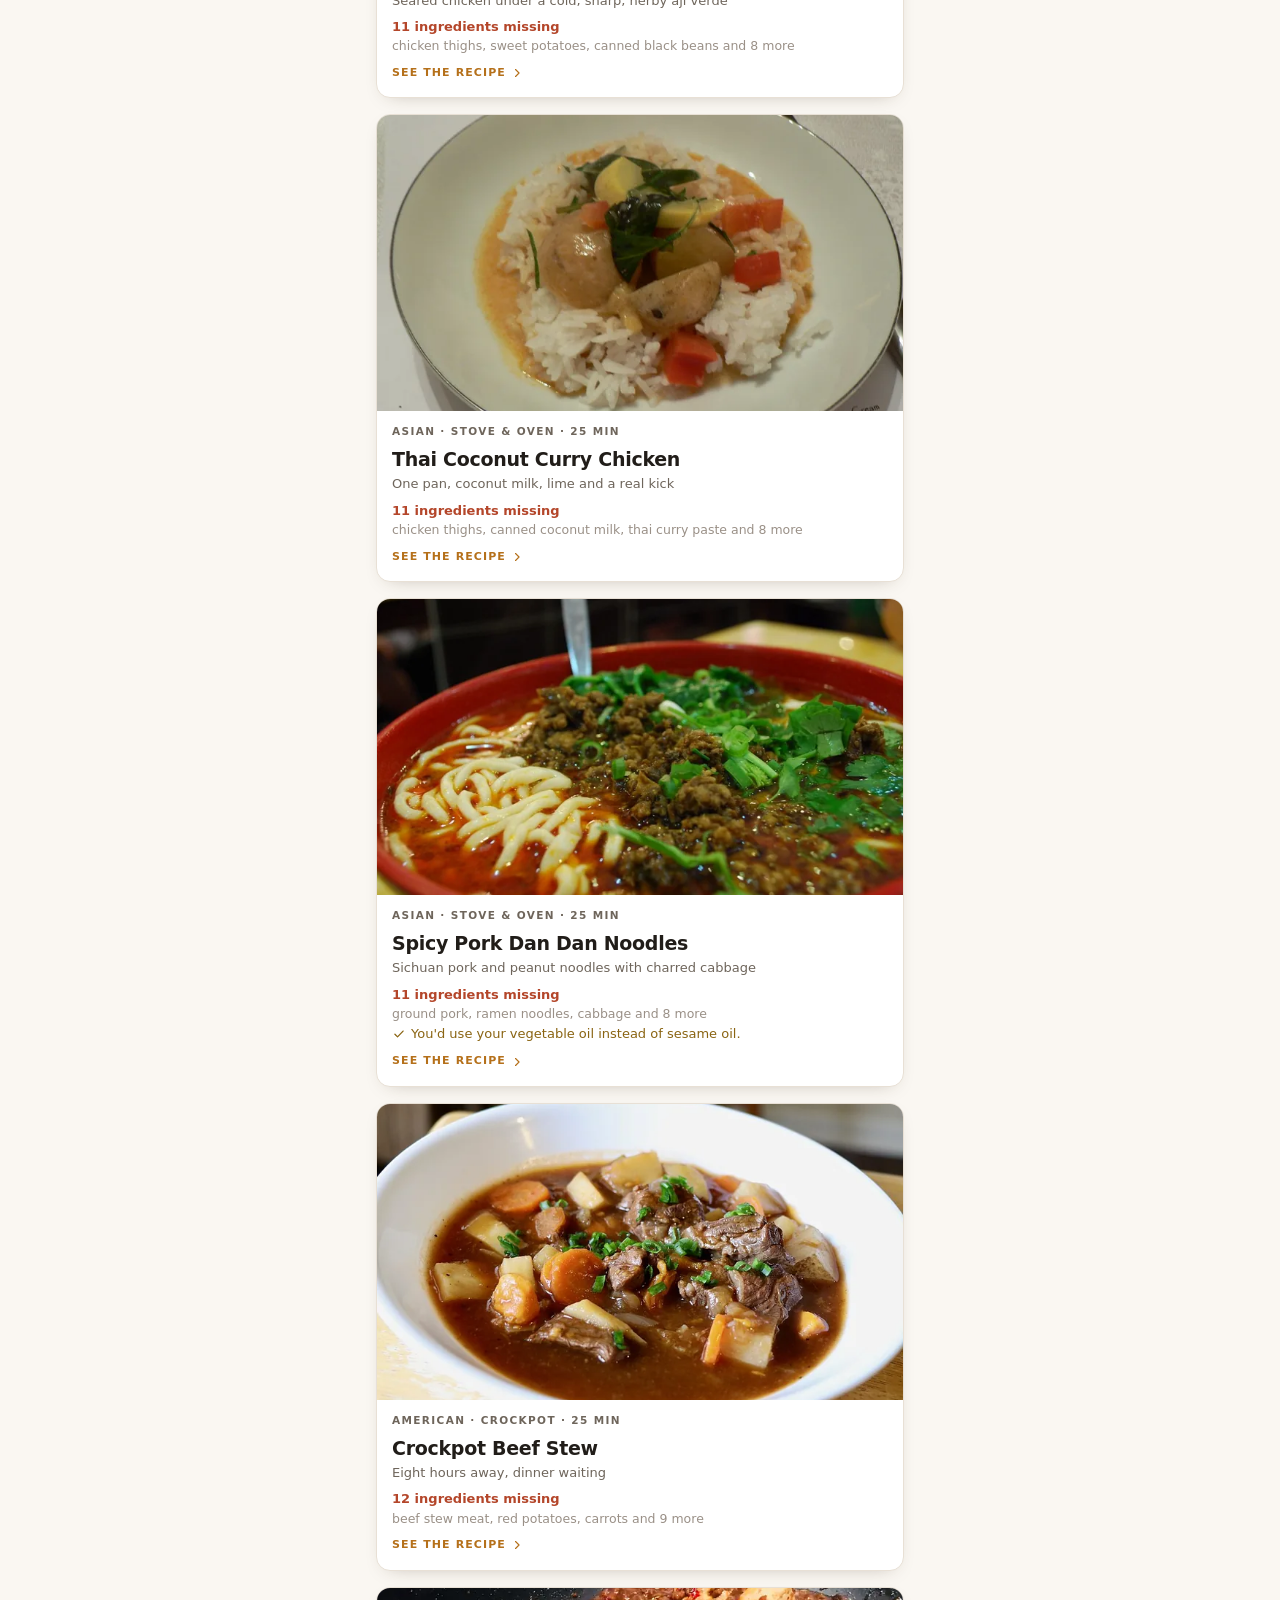
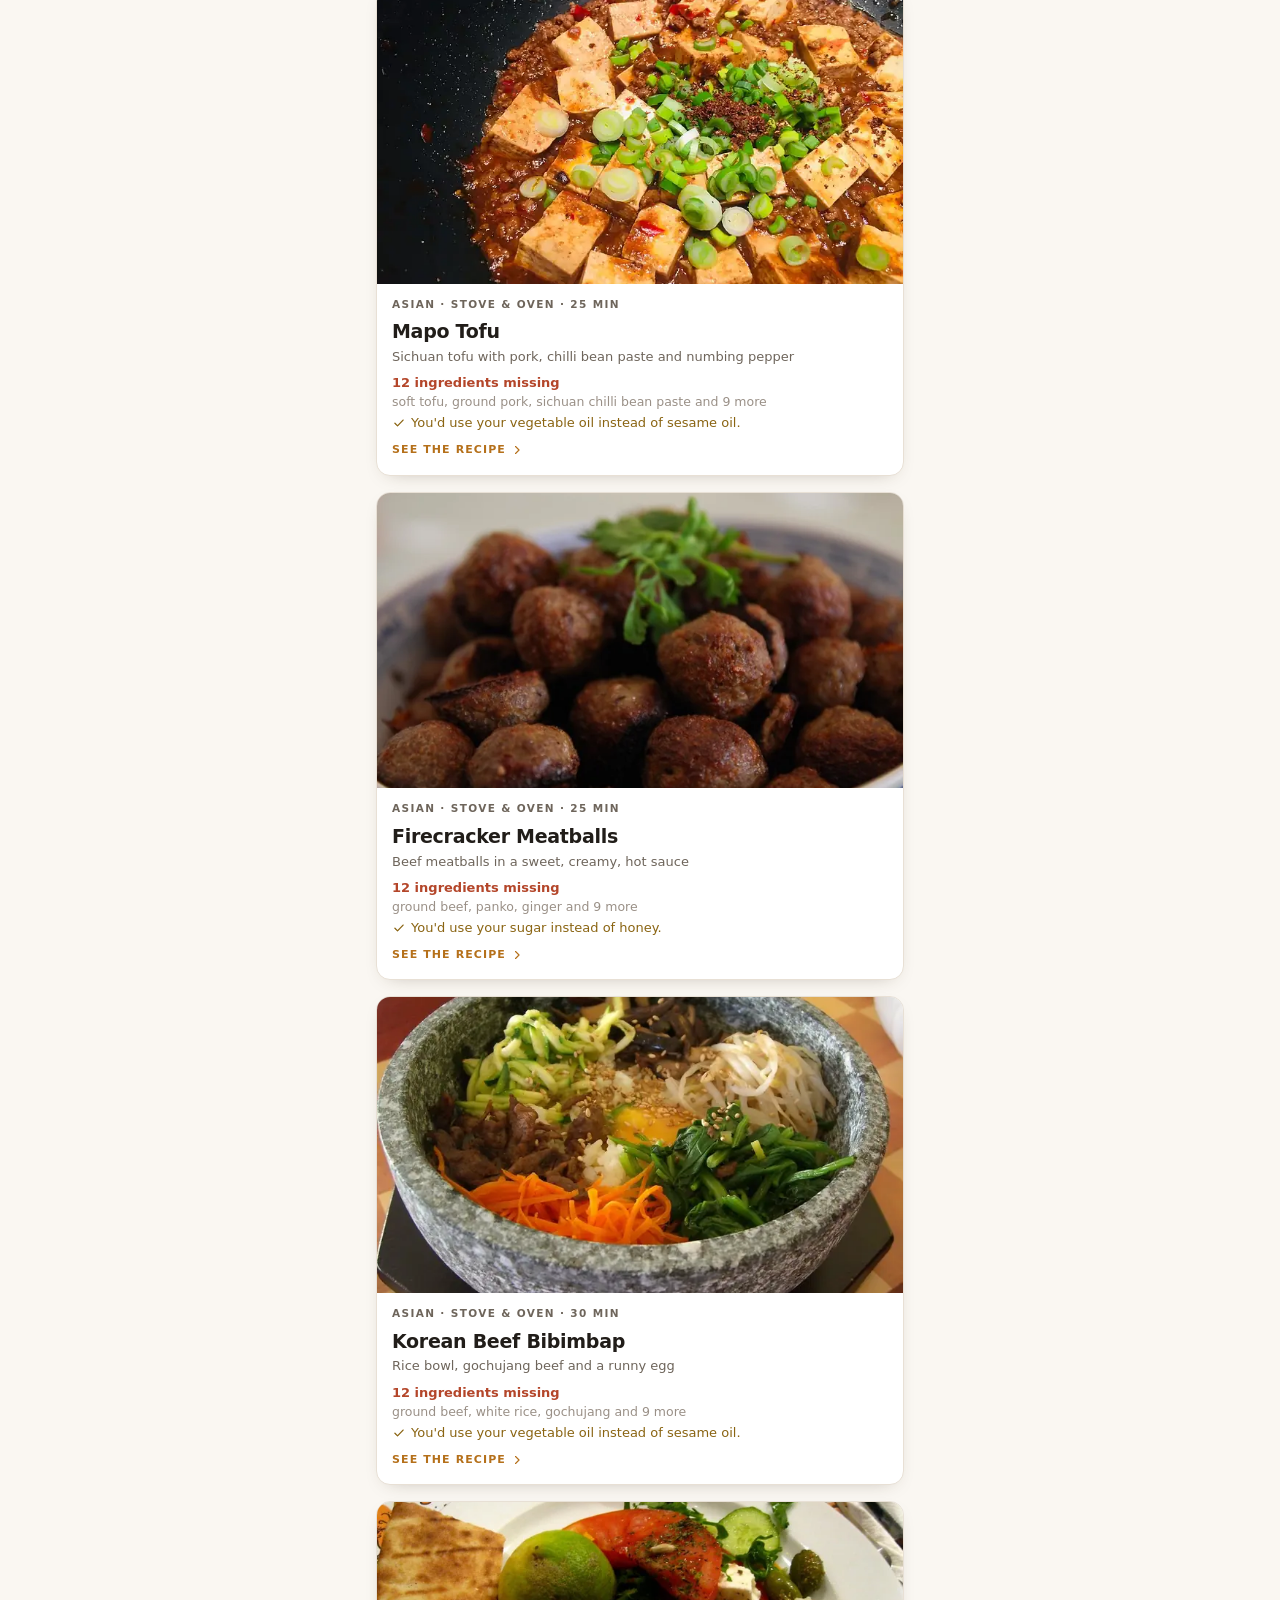
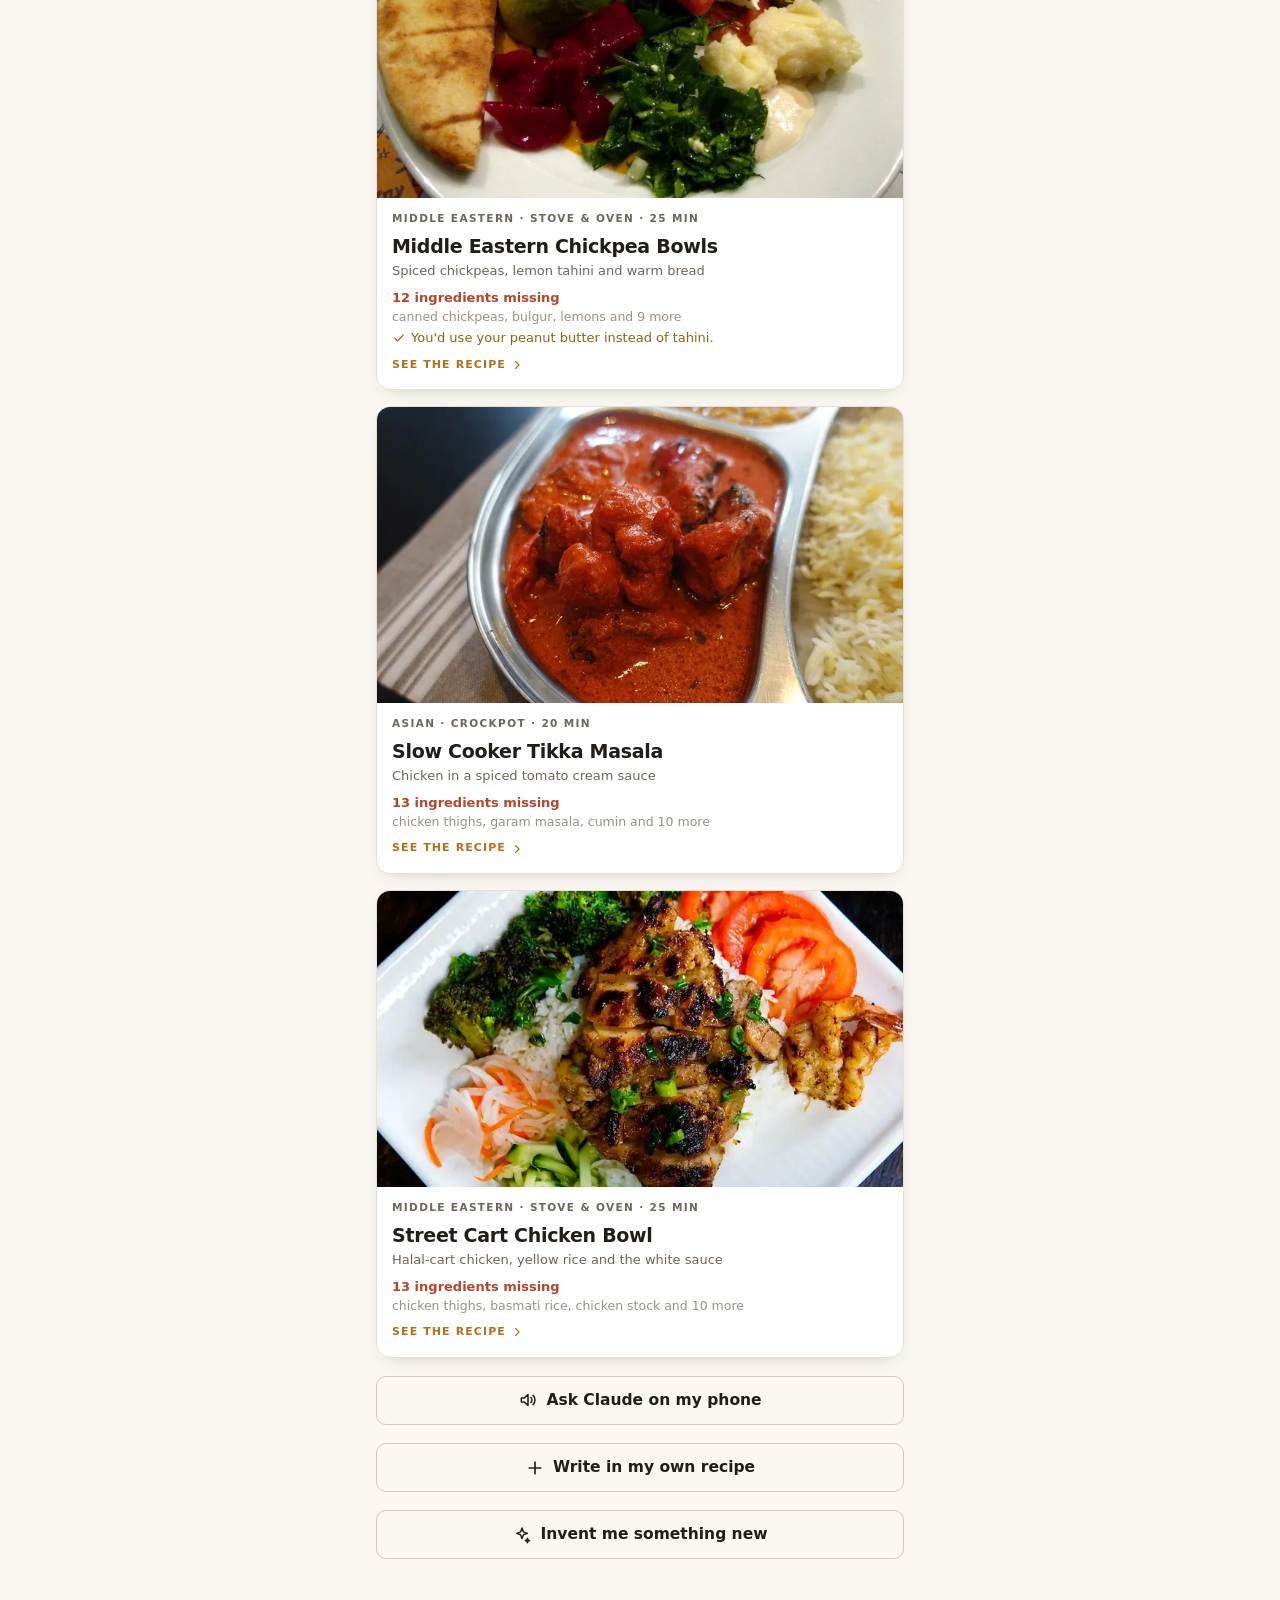
==== commit 0e8710f4: "Say it, check it, or point the camera at it Everything Jerome tells the app about his kitchen now go" ====
--- a/index.html
+++ b/index.html
@@ -75,6 +75,21 @@
     <path d="M4 7h10M18 7h2M4 17h4M12 17h8"/>
     <circle cx="16" cy="7" r="2.2"/><circle cx="10" cy="17" r="2.2"/>
   </symbol>
+  <symbol id="i-pencil" viewBox="0 0 24 24" fill="none" stroke="currentColor"
+          stroke-width="1.7" stroke-linecap="round" stroke-linejoin="round">
+    <path d="M4 20h4l10-10a2.4 2.4 0 0 0-3.4-3.4L4.6 16.6z"/><path d="M13.5 7.5 16.5 10.5"/>
+  </symbol>
+  <symbol id="i-scan" viewBox="0 0 24 24" fill="none" stroke="currentColor"
+          stroke-width="1.8" stroke-linecap="round" stroke-linejoin="round">
+    <path d="M4 8V5.5A1.5 1.5 0 0 1 5.5 4H8M16 4h2.5A1.5 1.5 0 0 1 20 5.5V8"/>
+    <path d="M20 16v2.5a1.5 1.5 0 0 1-1.5 1.5H16M8 20H5.5A1.5 1.5 0 0 1 4 18.5V16"/>
+    <path d="M4 12h16"/>
+  </symbol>
+  <symbol id="i-camera" viewBox="0 0 24 24" fill="none" stroke="currentColor"
+          stroke-width="1.8" stroke-linecap="round" stroke-linejoin="round">
+    <path d="M3 8.5A1.5 1.5 0 0 1 4.5 7h2.2l1.2-2h8.2l1.2 2h2.2A1.5 1.5 0 0 1 21 8.5v9A1.5 1.5 0 0 1 19.5 19h-15A1.5 1.5 0 0 1 3 17.5z"/>
+    <circle cx="12" cy="13" r="3.4"/>
+  </symbol>
 </svg>
 
 <!-- ============ app ============ -->
@@ -88,6 +103,7 @@
 <div id="toast" class="toast" role="status" aria-live="polite" hidden></div>
 
 <script src="ingredients.js"></script>
+<script src="foodwords.js"></script>
 <script src="recipes.js"></script>
 <script src="ai.js"></script>
 <script src="app.js"></script>
--- a/styles.css
+++ b/styles.css
@@ -254,6 +254,13 @@
 }
 .fbtn .fsum{flex:1;min-width:0;overflow:hidden;text-overflow:ellipsis}
 .fbtn.has{border-color:var(--accent);color:var(--accent)}
+.fbtn.icon-only{flex:none;width:auto;gap:2px;padding:0 12px}
+.fbtn.icon-only .chev{width:16px;height:16px}
+/* The pressed state is the whole point of this one — it has to look switched
+   on from across the counter, not merely outlined. */
+.fbtn.ready[aria-pressed="true"]{background:var(--accent);border-color:var(--accent);color:var(--accent-ink)}
+.fbtn.ready .fsum{flex:none}
+.filterbar .searchbox{flex:1;min-width:0}
 .fbtn .chev{transition:transform .15s ease}
 .fbtn[aria-expanded="true"] .chev{transform:rotate(180deg)}
 
@@ -387,6 +394,17 @@
   color:var(--warn);border:1px solid currentColor;
   border-radius:3px;padding:2px 5px;flex:none;
 }
+/* How long it has left. Quiet a week out, amber at two days, red once the day
+   has passed — the same three states the ingredient list already uses. */
+.item .useby{
+  font-size:10px;font-weight:700;letter-spacing:.08em;
+  font-variant-numeric:tabular-nums;
+  color:var(--ink-3);border:1px solid currentColor;
+  border-radius:3px;padding:2px 5px;flex:none;
+}
+.item .useby.urgent{color:var(--warn)}
+.item .useby.over{color:var(--need);background:var(--accent-dim)}
+
 /* always in stock — the "got it" green, not a second accent */
 .item.always .box{background:var(--have);border-color:var(--have)}
 .item.always .name{color:var(--ink)}
@@ -403,6 +421,137 @@
 }
 .item .more:hover{background:var(--surface-2);color:var(--ink)}
 
+/* ---------- the list read back before it lands ----------
+   Rows scroll inside their own box so the Tick button stays on screen no
+   matter how much of the kitchen he just said out loud. */
+.picklist{
+  display:flex;flex-direction:column;
+  /* The sheet is a flex column, so without this the list is squeezed to a
+     sliver by everything around it — a one-row list lost its only row. */
+  flex:none;
+  max-height:32dvh;overflow-y:auto;
+  background:var(--surface-2);
+  border:1px solid var(--line);
+  border-radius:var(--r-sm);
+  padding:0 12px;
+  margin-top:-6px;
+}
+.picklist .item{min-height:50px}
+.picklist .item .name{display:flex;flex-direction:column;gap:1px}
+.item .heard{font-size:12.5px;color:var(--ink-3)}
+.item.editing{gap:6px}
+.item.editing input{
+  flex:1;min-width:0;
+  background:var(--bg);color:var(--ink);
+  border:1px solid var(--accent);border-radius:var(--r-sm);
+  padding:10px 12px;font-size:16px;font-family:inherit;
+}
+.item.editing .more{color:var(--accent)}
+
+/* ---------- putting the kitchen back after cooking ----------
+   Two targets on one row: the tick means finished, the pill means nearly. */
+.item.usedrow{padding:0;gap:8px}
+.usedbox{
+  flex:1;min-width:0;display:flex;align-items:center;gap:13px;
+  padding:6px 0;min-height:52px;color:var(--ink-2);text-align:left;
+}
+.usedbox .box{
+  width:22px;height:22px;flex:none;
+  border:1.6px solid var(--line-2);border-radius:var(--r-sm);position:relative;
+}
+.usedbox.on{color:var(--ink)}
+.usedbox.on .box{background:var(--need);border-color:var(--need)}
+.usedbox.on .box::after{
+  content:"";position:absolute;left:7px;top:3px;width:6px;height:11px;
+  border:solid var(--accent-ink);border-width:0 2.2px 2.2px 0;transform:rotate(42deg);
+}
+.lowbtn{
+  flex:none;min-height:44px;padding:0 14px;
+  border:1px solid var(--line-2);border-radius:var(--r-pill);
+  background:none;color:var(--ink-3);
+  font:inherit;font-size:12.5px;font-weight:650;letter-spacing:.06em;text-transform:uppercase;
+}
+/* ---------- the camera ----------
+   Full screen, above everything, its own ground. The video sits under a thin
+   layer of controls; nothing else on the page is visible or reachable. */
+.camera{
+  /* Under the sheet and the toast: the "is this it?" question has to land on
+     top of the live view, not behind it. */
+  position:fixed;inset:0;z-index:50;
+  background:#000;
+  display:block;overflow:hidden;
+}
+.camera video{
+  position:absolute;inset:0;
+  width:100%;height:100%;object-fit:cover;
+  background:#000;
+}
+.cam-ui{
+  position:absolute;inset:0;
+  display:flex;flex-direction:column;justify-content:space-between;
+  padding:calc(12px + env(safe-area-inset-top)) 16px
+          calc(20px + env(safe-area-inset-bottom));
+}
+.cam-top{display:flex;align-items:center;gap:12px}
+.cam-x{
+  width:44px;height:44px;flex:none;display:grid;place-items:center;
+  border:none;border-radius:var(--r-pill);
+  background:rgba(0,0,0,.5);color:#F3EEE6;
+}
+.cam-modes{
+  margin-left:auto;display:flex;gap:8px;
+  background:rgba(0,0,0,.5);border-radius:var(--r-pill);padding:4px;
+}
+.cam-modes .opt{
+  min-height:40px;padding:0 16px;border:none;
+  background:none;color:#B9B1A7;
+}
+.cam-modes .opt[aria-pressed=true]{background:var(--accent);color:var(--accent-ink)}
+
+/* The reading window. Just a rectangle — it tells him where to aim without
+   pretending to be a laser. */
+.cam-frame{
+  align-self:center;width:78%;max-width:320px;aspect-ratio:1.6;
+  border:2px solid rgba(243,238,230,.85);border-radius:var(--r);
+  box-shadow:0 0 0 100vmax rgba(0,0,0,.35);
+}
+.cam-bottom{display:flex;flex-direction:column;align-items:center;gap:16px}
+.cam-msg{
+  margin:0;text-align:center;max-width:22em;
+  color:#F3EEE6;font-size:15px;line-height:1.45;
+  text-shadow:0 1px 8px rgba(0,0,0,.9);
+}
+.cam-shoot{
+  width:72px;height:72px;flex:none;border-radius:var(--r-pill);
+  background:#F3EEE6;border:4px solid rgba(0,0,0,.45);
+  box-shadow:0 0 0 3px rgba(243,238,230,.6);
+}
+.cam-shoot[disabled]{opacity:.5}
+
+/* Two camera buttons side by side under the say-it button. */
+.camrow{display:flex;gap:10px}
+.camrow .btn{flex:1;min-width:0;padding-inline:8px;font-size:14.5px}
+
+/* Shown, not tapped — the row in the "is this it?" question. */
+.box.on-static{
+  width:22px;height:22px;flex:none;border-radius:var(--r-sm);position:relative;
+  background:var(--accent);border:1.6px solid var(--accent);
+}
+.box.on-static::after{
+  content:"";position:absolute;left:7px;top:3px;width:6px;height:11px;
+  border:solid var(--accent-ink);border-width:0 2.2px 2.2px 0;transform:rotate(42deg);
+}
+
+.usedrow.lowpick .lowbtn{
+  background:var(--accent-dim);border-color:var(--warn);color:var(--warn);
+}
+.item .newtag{
+  font-size:10px;font-weight:700;letter-spacing:.08em;
+  color:var(--accent);border:1px solid currentColor;
+  border-radius:3px;padding:2px 5px;flex:none;
+}
+.btn[disabled]{opacity:.45}
+
 /* ---------- recipe detail ---------- */
 .hero{margin:calc(var(--pad) * -1) calc(var(--pad) * -1) 0}
 .hero .photo{aspect-ratio:4/3;width:100%;background:var(--surface-2)}
@@ -427,6 +576,9 @@
 .note.tip .label{color:var(--ink-2)}
 .note.better{background:var(--accent-dim);color:var(--ink)}
 .note.better .label{color:var(--accent)}
+.note.soon{background:var(--surface-2);color:var(--ink);border-left:3px solid var(--warn)}
+.note.soon .label{color:var(--warn)}
+.note.soon .hint{color:var(--ink-3);font-size:12.5px}
 .note.vetted{background:var(--surface);border:1px solid var(--line);color:var(--ink-2);font-size:14px}
 .note.vetted .label{color:var(--have)}
 .note.vetted .srclink{color:var(--accent);text-decoration:none;font-size:13px;margin-top:3px}
@@ -466,6 +618,16 @@
   border:1px solid currentColor;border-radius:var(--r-pill);padding:4px 9px;
 }
 .ing .have{flex:none;color:var(--have)}
+.btn.ghost.danger{color:var(--need);border-color:var(--need)}
+
+.note-box{
+  width:100%;box-sizing:border-box;
+  background:var(--surface-2);color:var(--ink);
+  border:1px solid var(--line-2);border-radius:var(--r-sm);
+  padding:12px 14px;font-size:16px;line-height:1.45;
+  resize:vertical;min-height:88px;
+}
+.note-box::placeholder{color:var(--ink-3)}
 
 .mise{
   list-style:none;margin:0;padding:0;
@@ -579,6 +741,7 @@
 /* one line under a Cook-screen group heading; must sit quieter than the
    heading above it, so it stays off the 16px body size */
 .grouplede{font-size:12.5px;color:var(--ink-3);line-height:1.5;margin:3px 2px 12px}
+.field input[type=date],
 .field input[type=text],.field input[type=password],.field input[type=number]{
   background:var(--surface-2);border:1px solid transparent;
   border-radius:var(--r-sm);padding:12px 13px;
@@ -622,6 +785,15 @@
   resize:vertical;min-height:120px;
 }
 .sheet-inner textarea::placeholder{color:var(--ink-3)}
+.sheet-inner .field{padding:2px 0}
+.sheet-inner .row .small-num{
+  width:84px;flex:none;text-align:center;
+  background:var(--surface-2);color:var(--ink);
+  border:1px solid var(--line-2);border-radius:var(--r-sm);
+  padding:0 10px;min-height:44px;font-size:16px;
+  font-variant-numeric:tabular-nums;
+}
+.sheet-inner input[type=date],
 .sheet-inner input[type=text]{
   width:100%;box-sizing:border-box;
   background:var(--surface-2);color:var(--ink);
@@ -649,6 +821,13 @@
 }
 /* the toast's one button — 44px of finger, paid for with negative margin so
    the toast itself stays the same height */
+/* A sheet fills the bottom of the screen, and the toast sits above it — so a
+   message raised from a sheet was landing squarely on that sheet's own button.
+   While one is open the toast moves to the top instead. */
+#sheet:not([hidden]) ~ .toast{
+  top:calc(14px + env(safe-area-inset-top));
+  bottom:auto;
+}
 .toast-act{
   flex:none;margin:-11px -18px -11px 0;padding:11px 18px;
   min-height:44px;
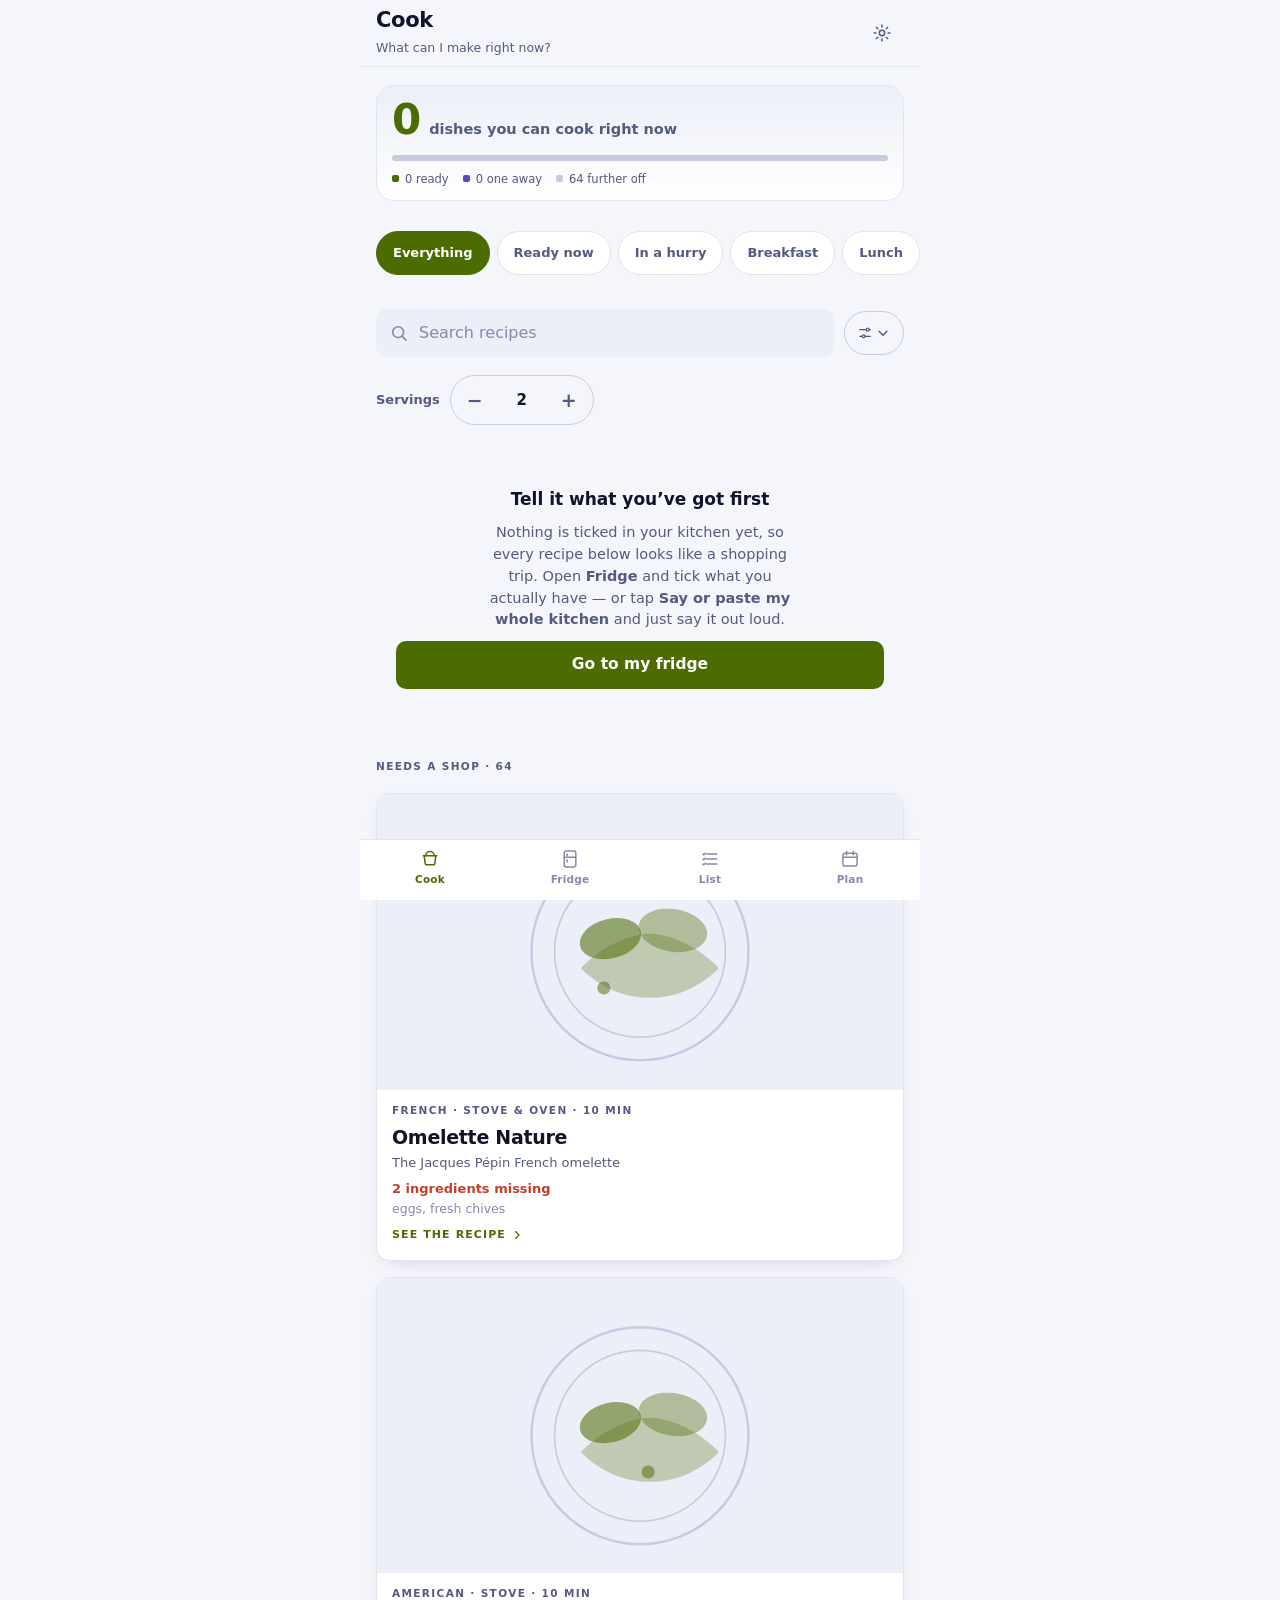
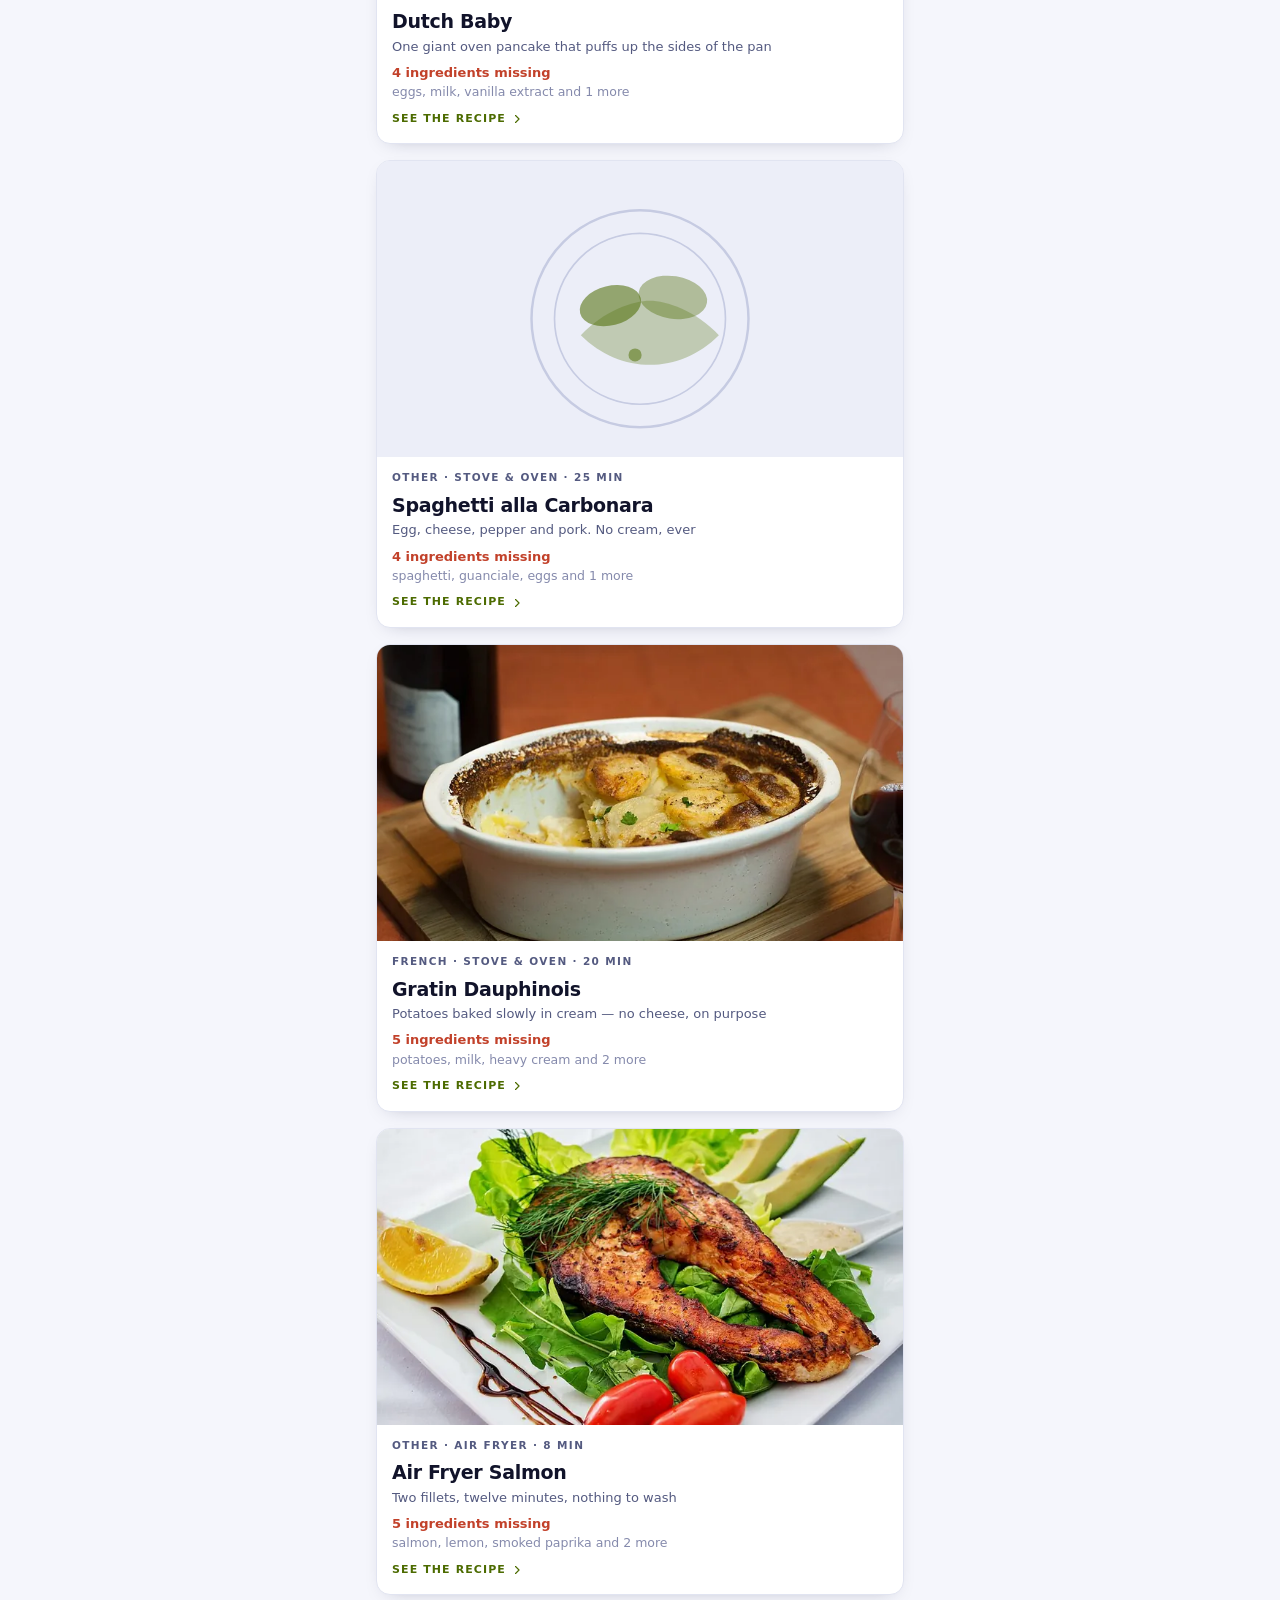
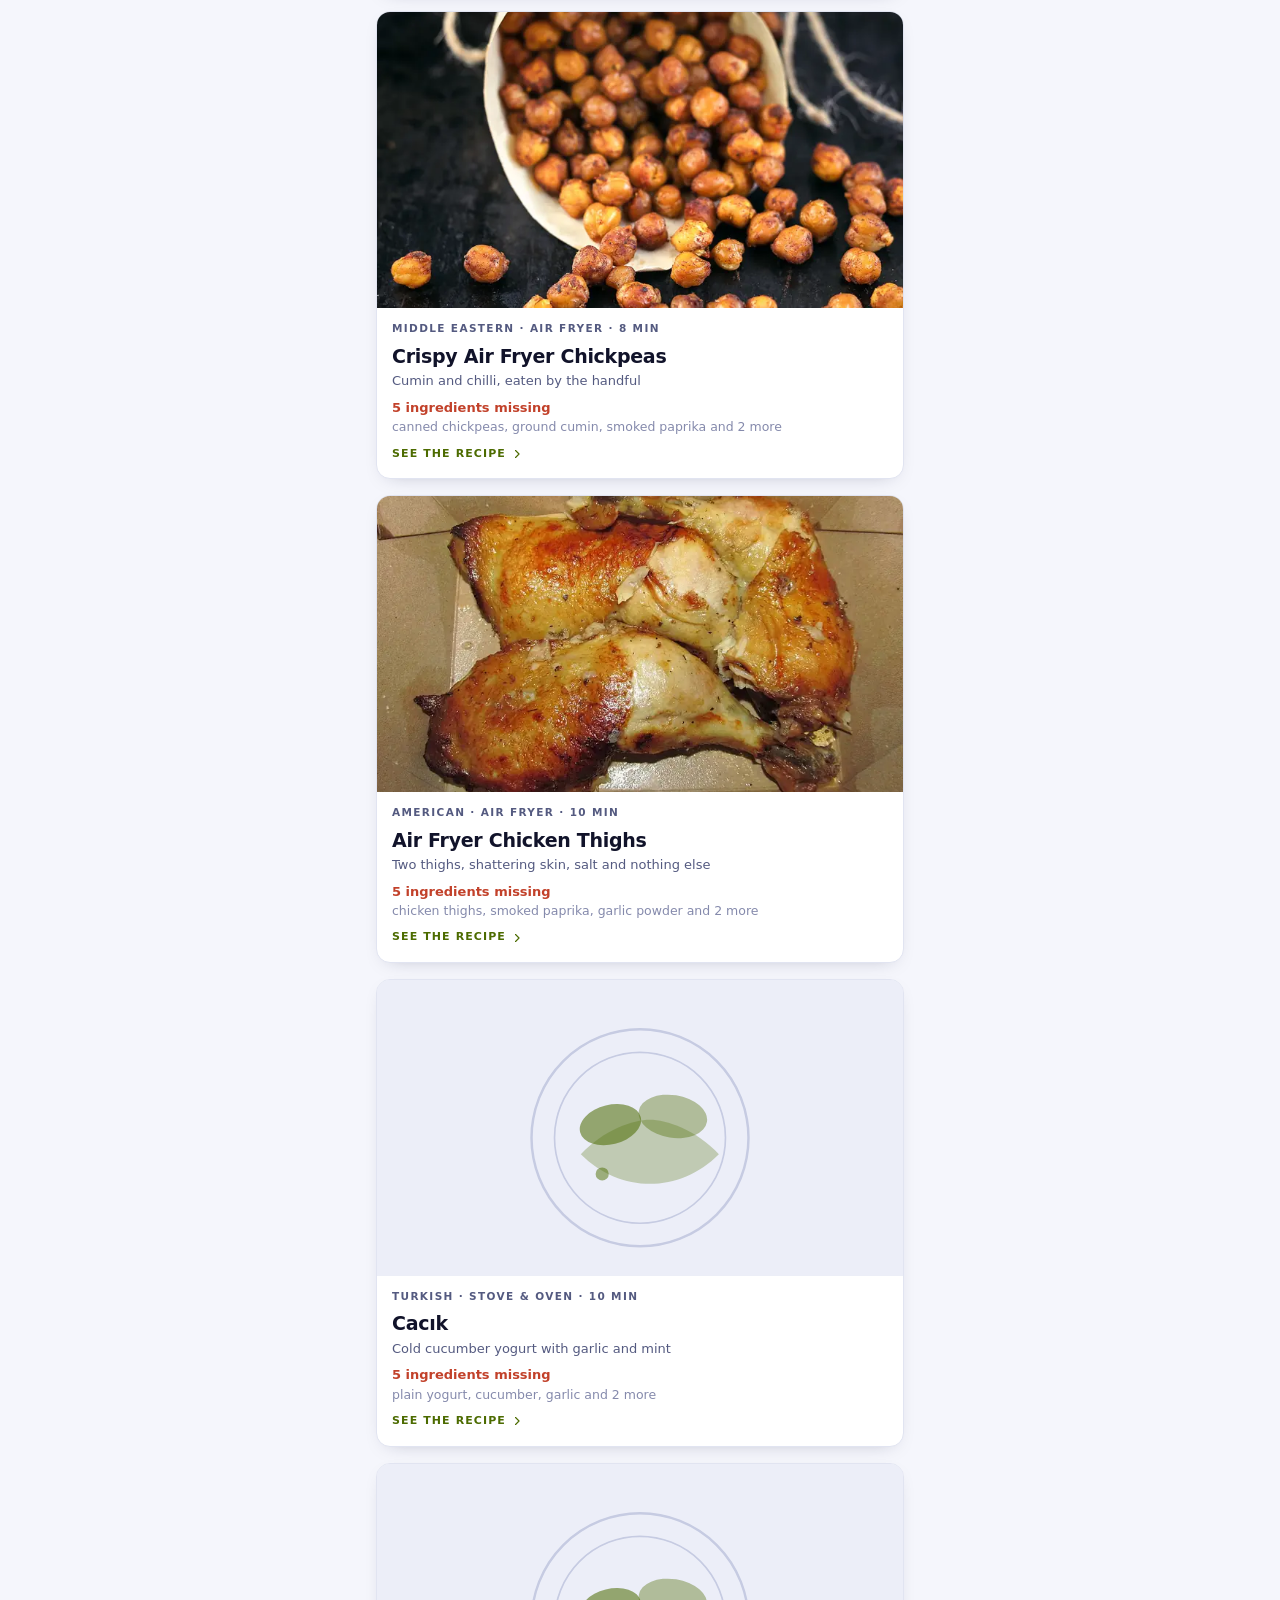
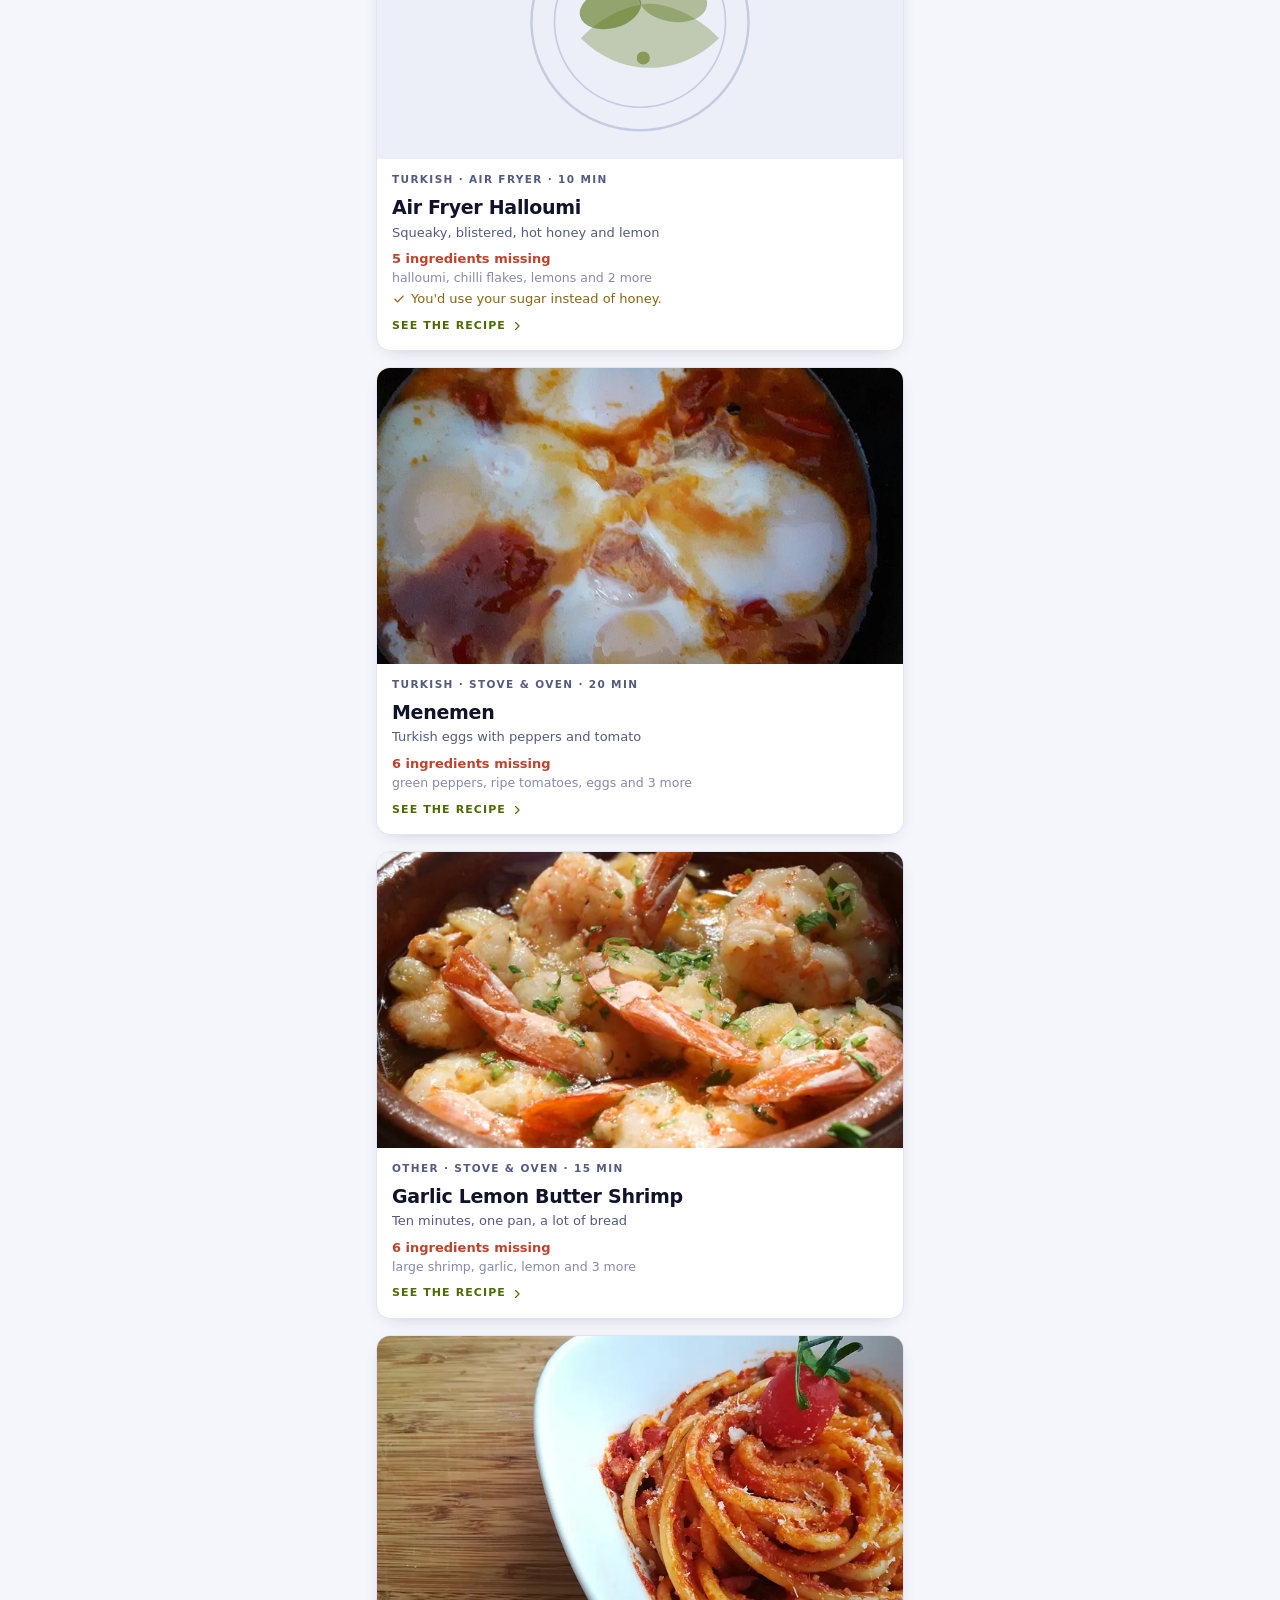
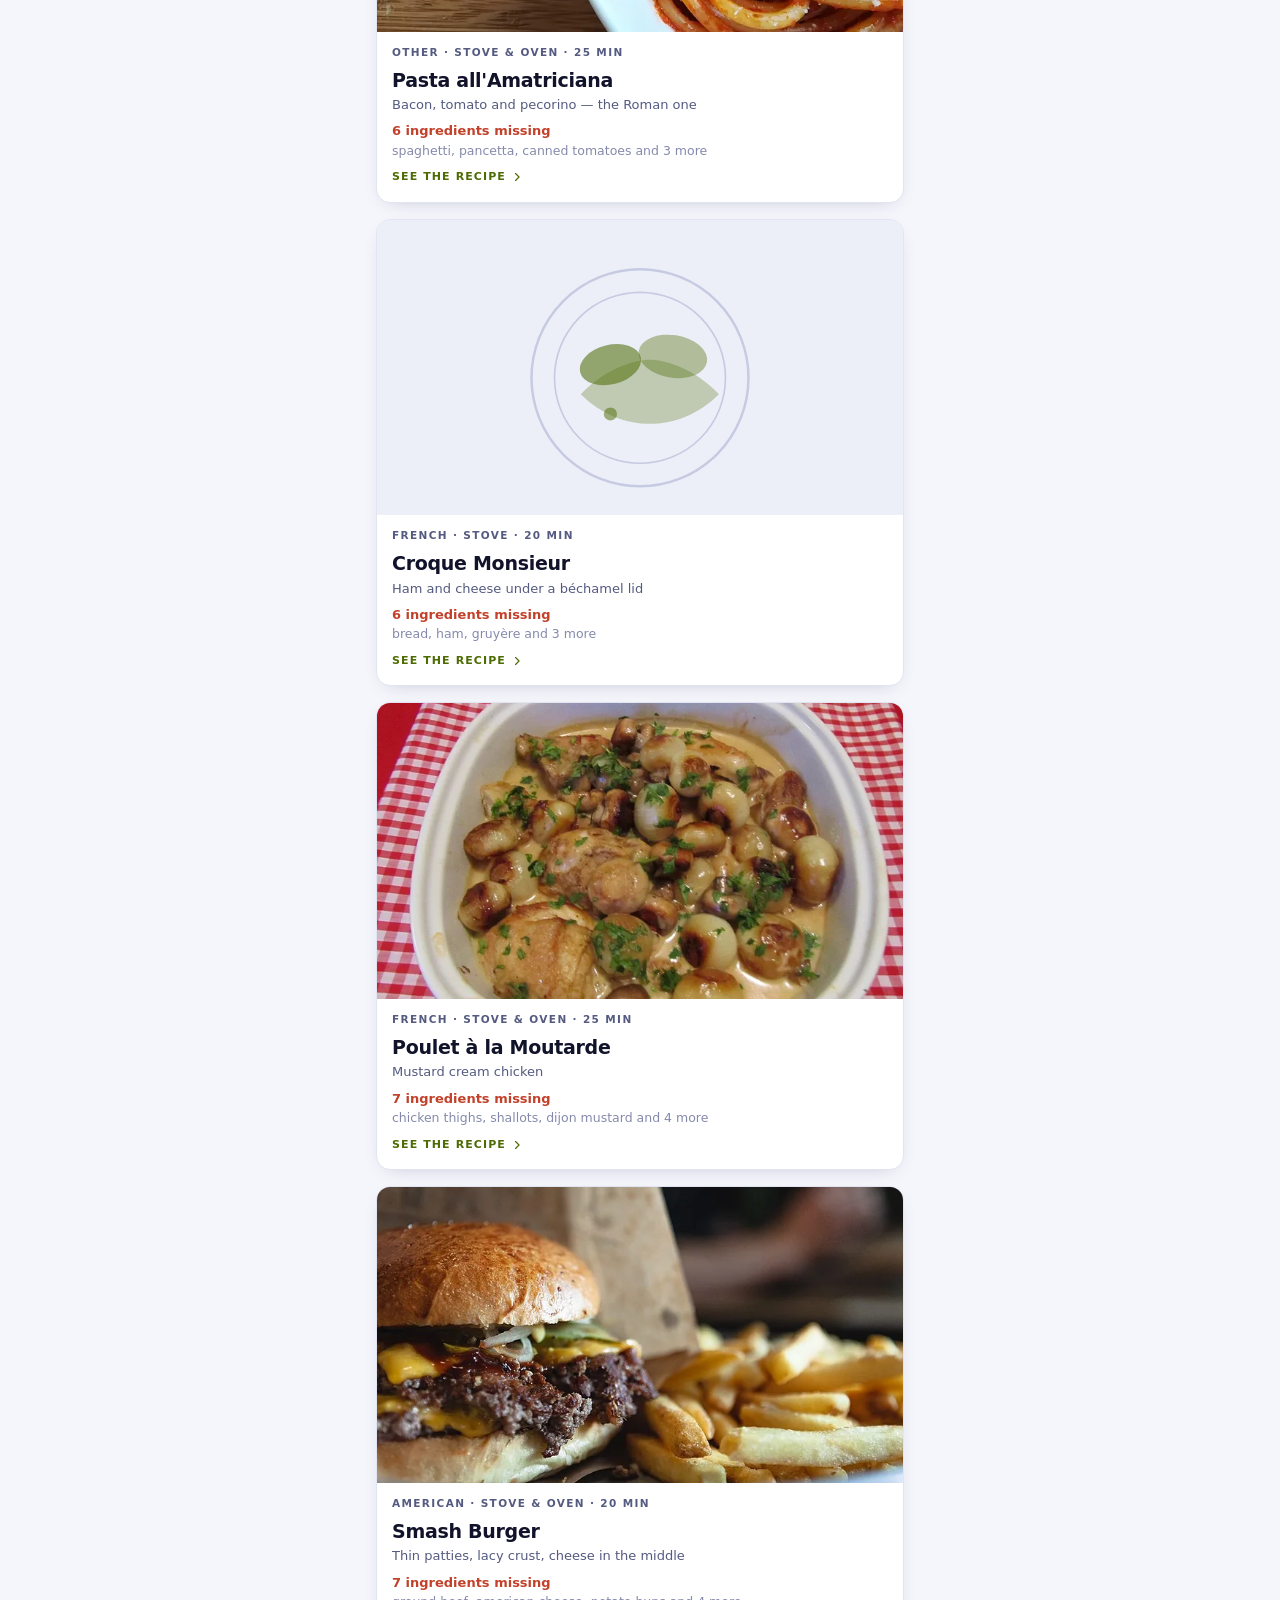
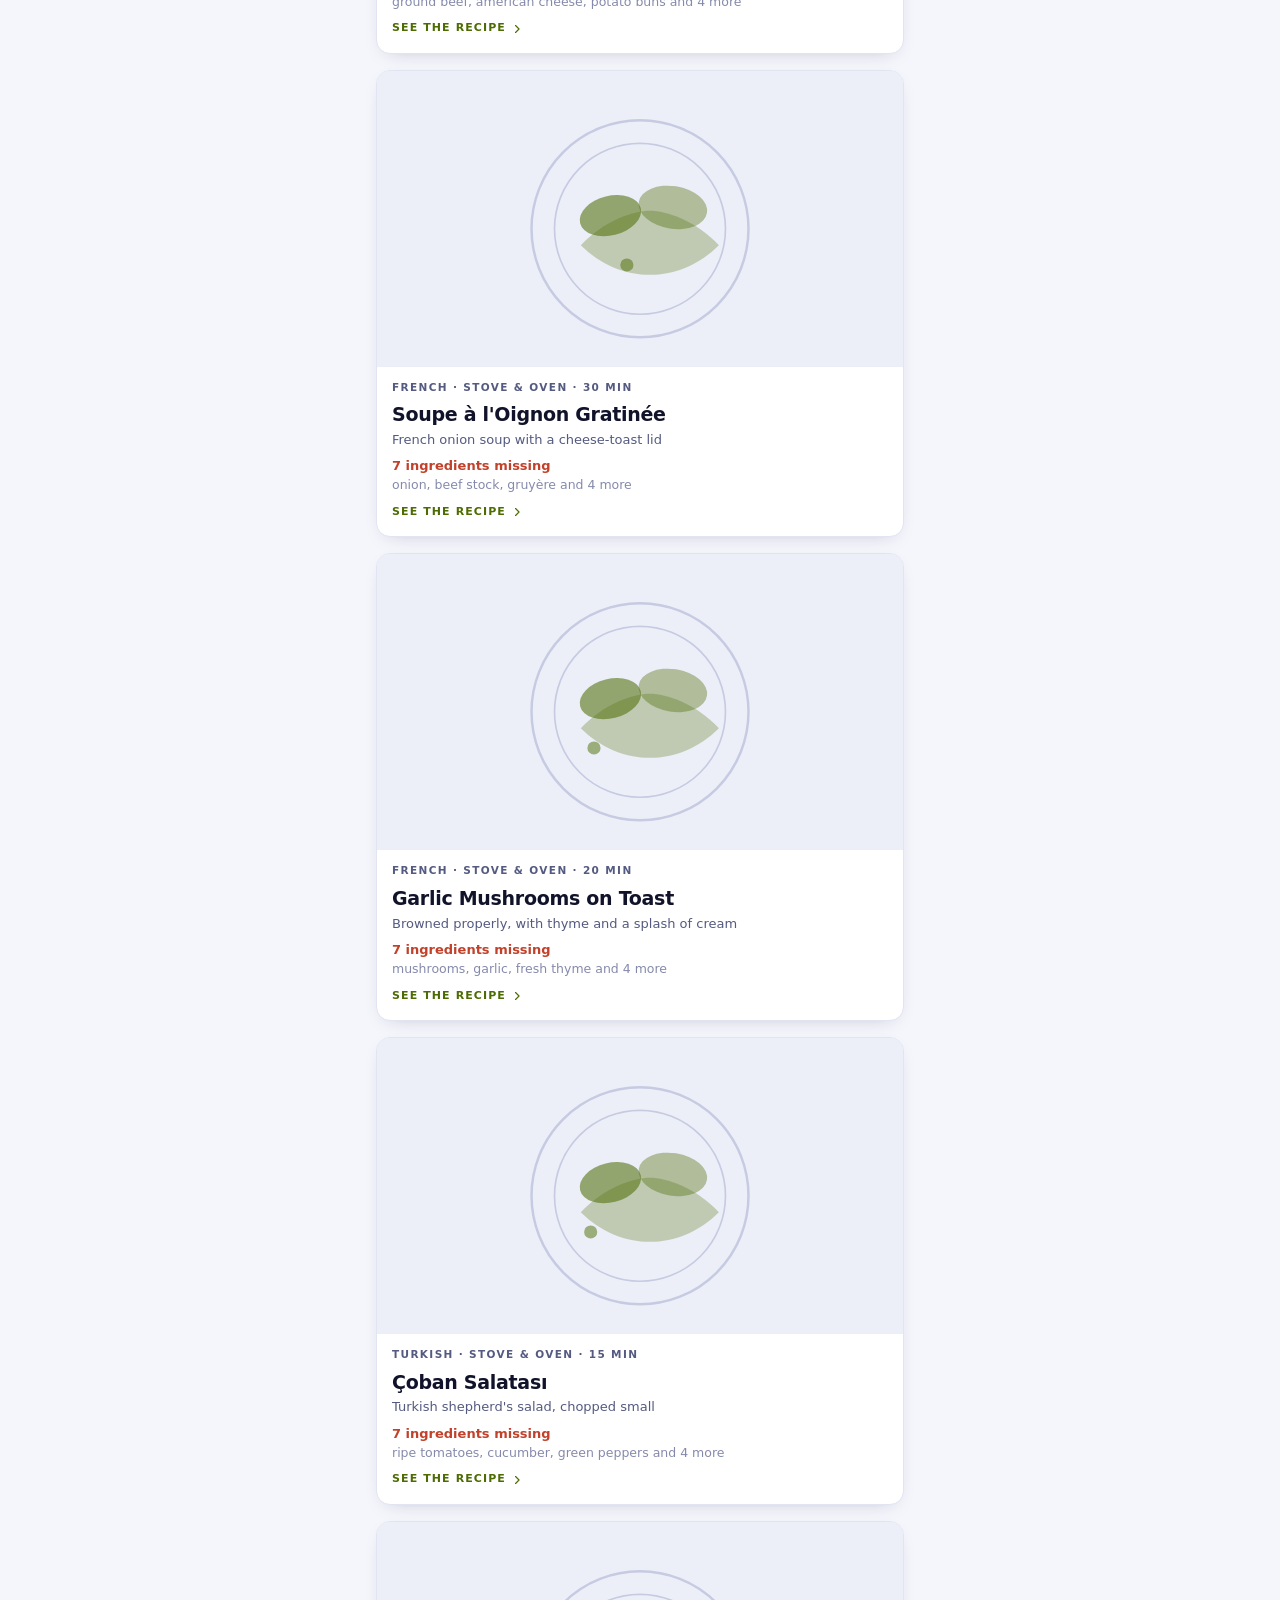
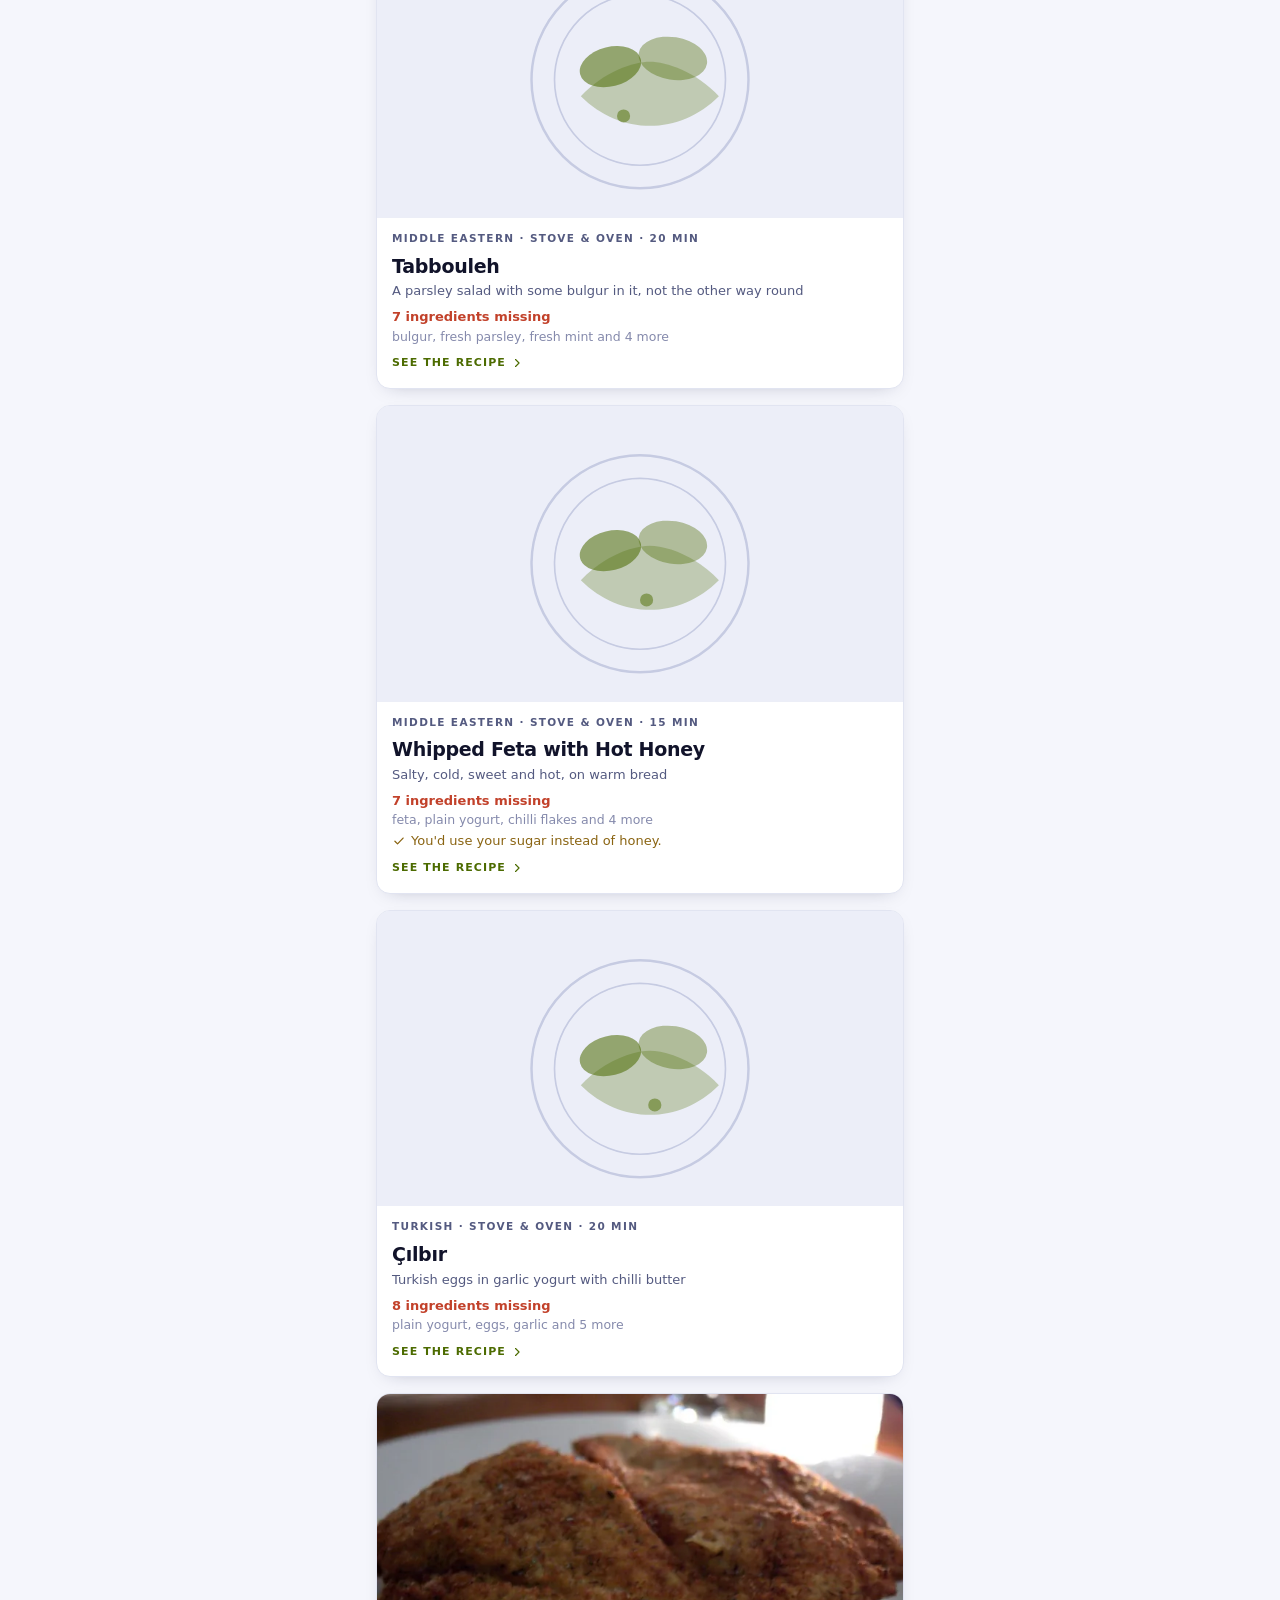
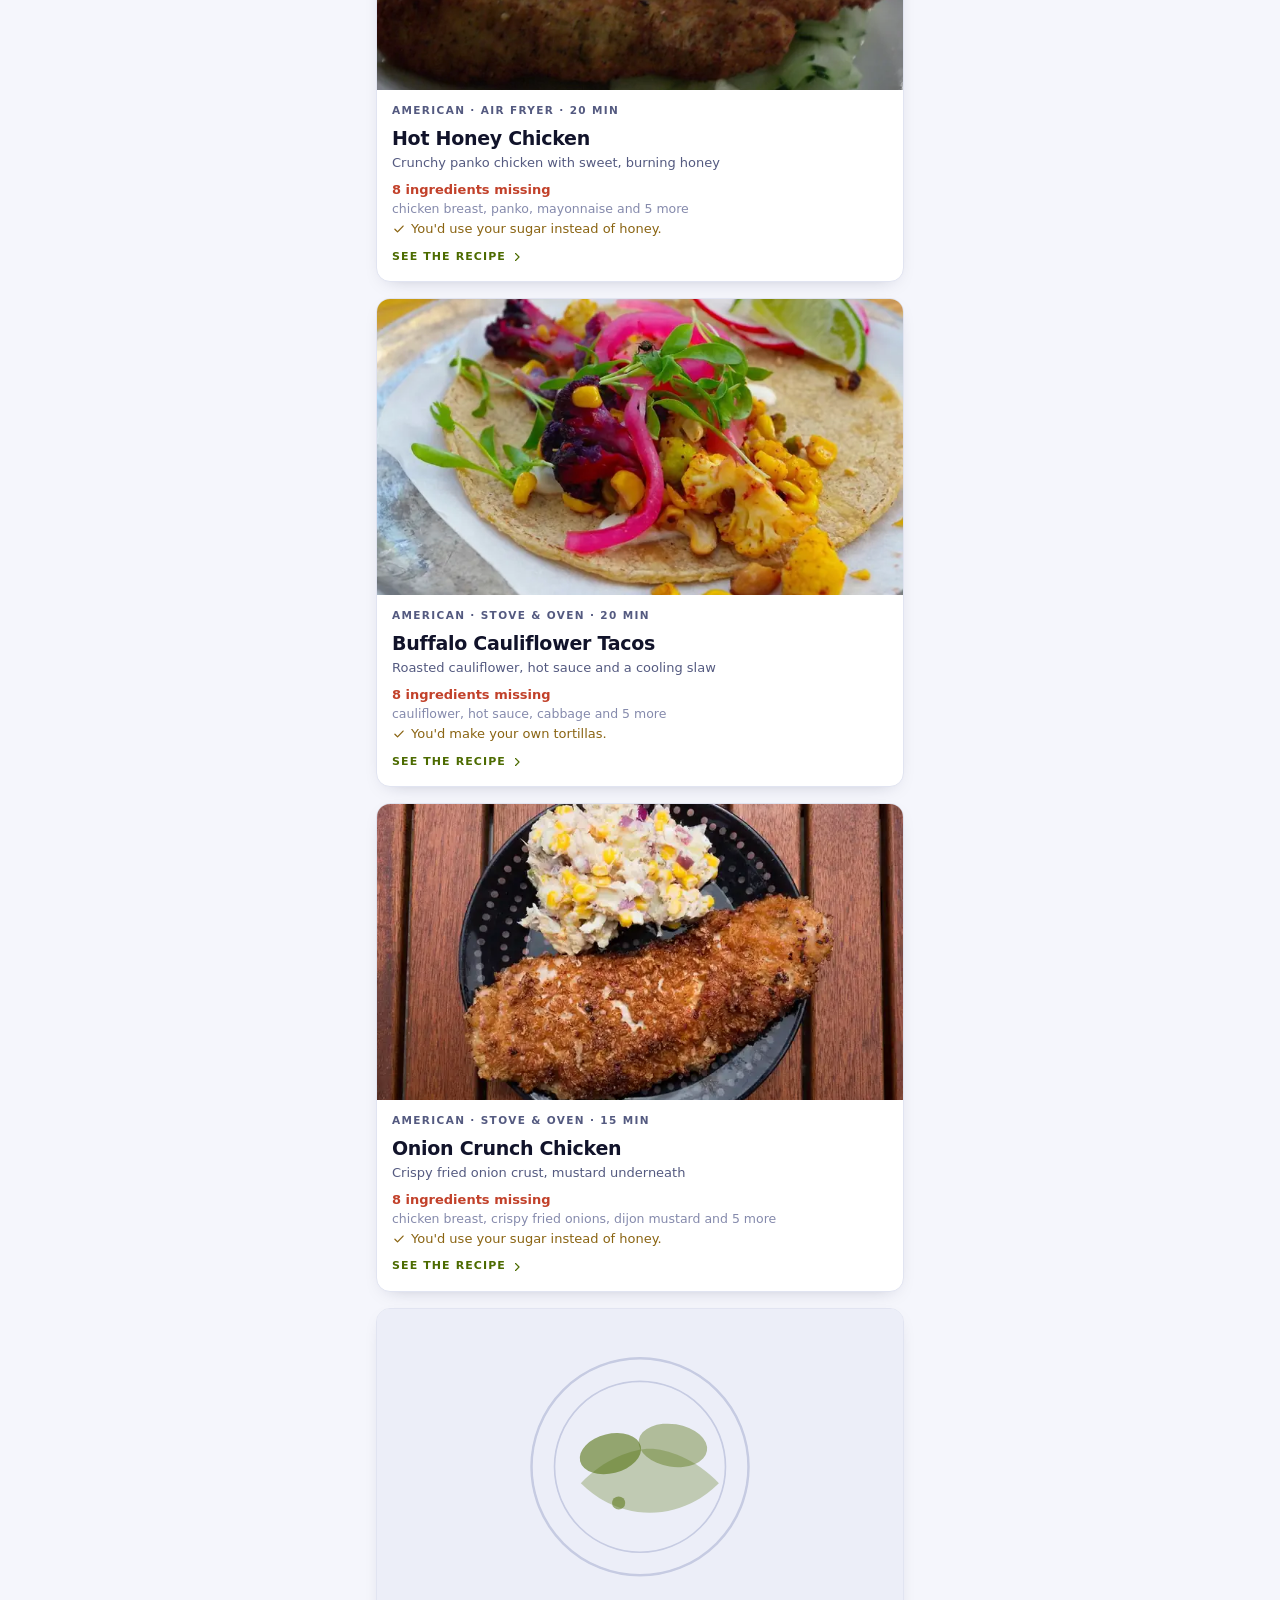
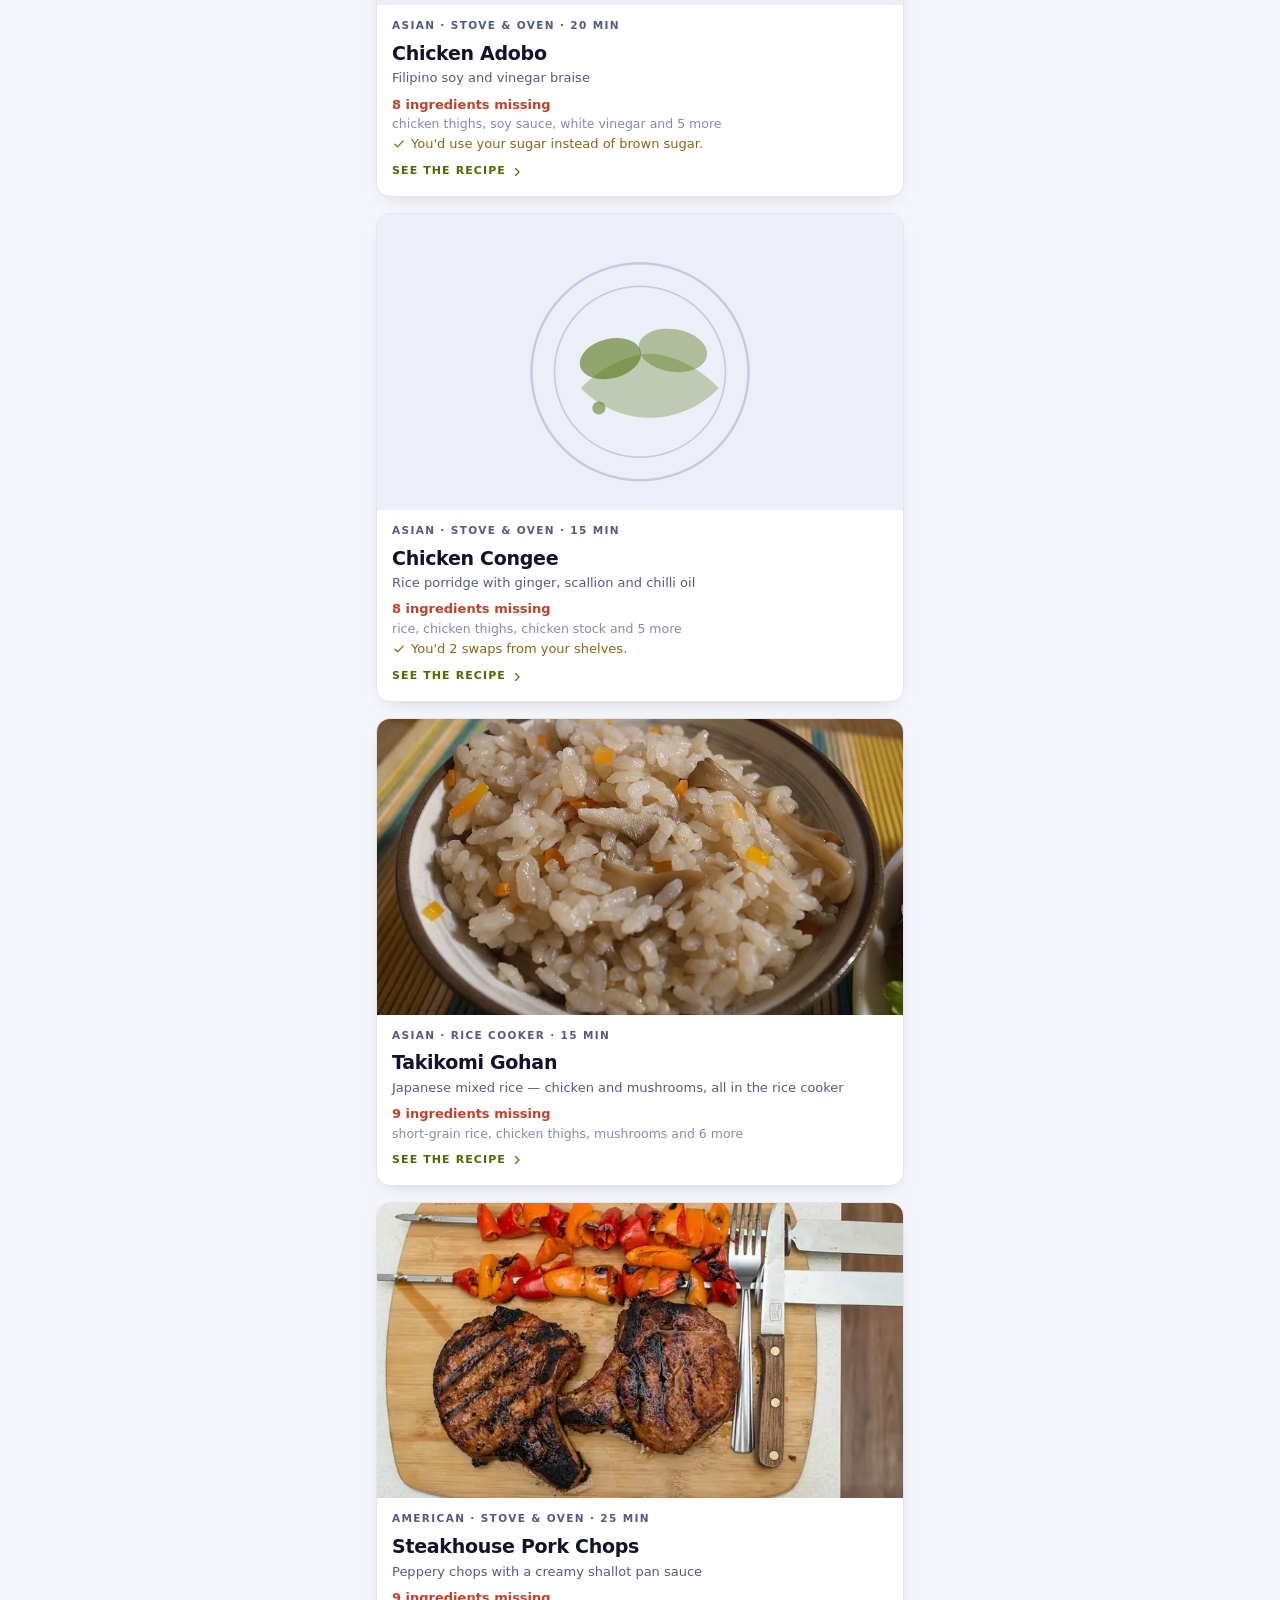
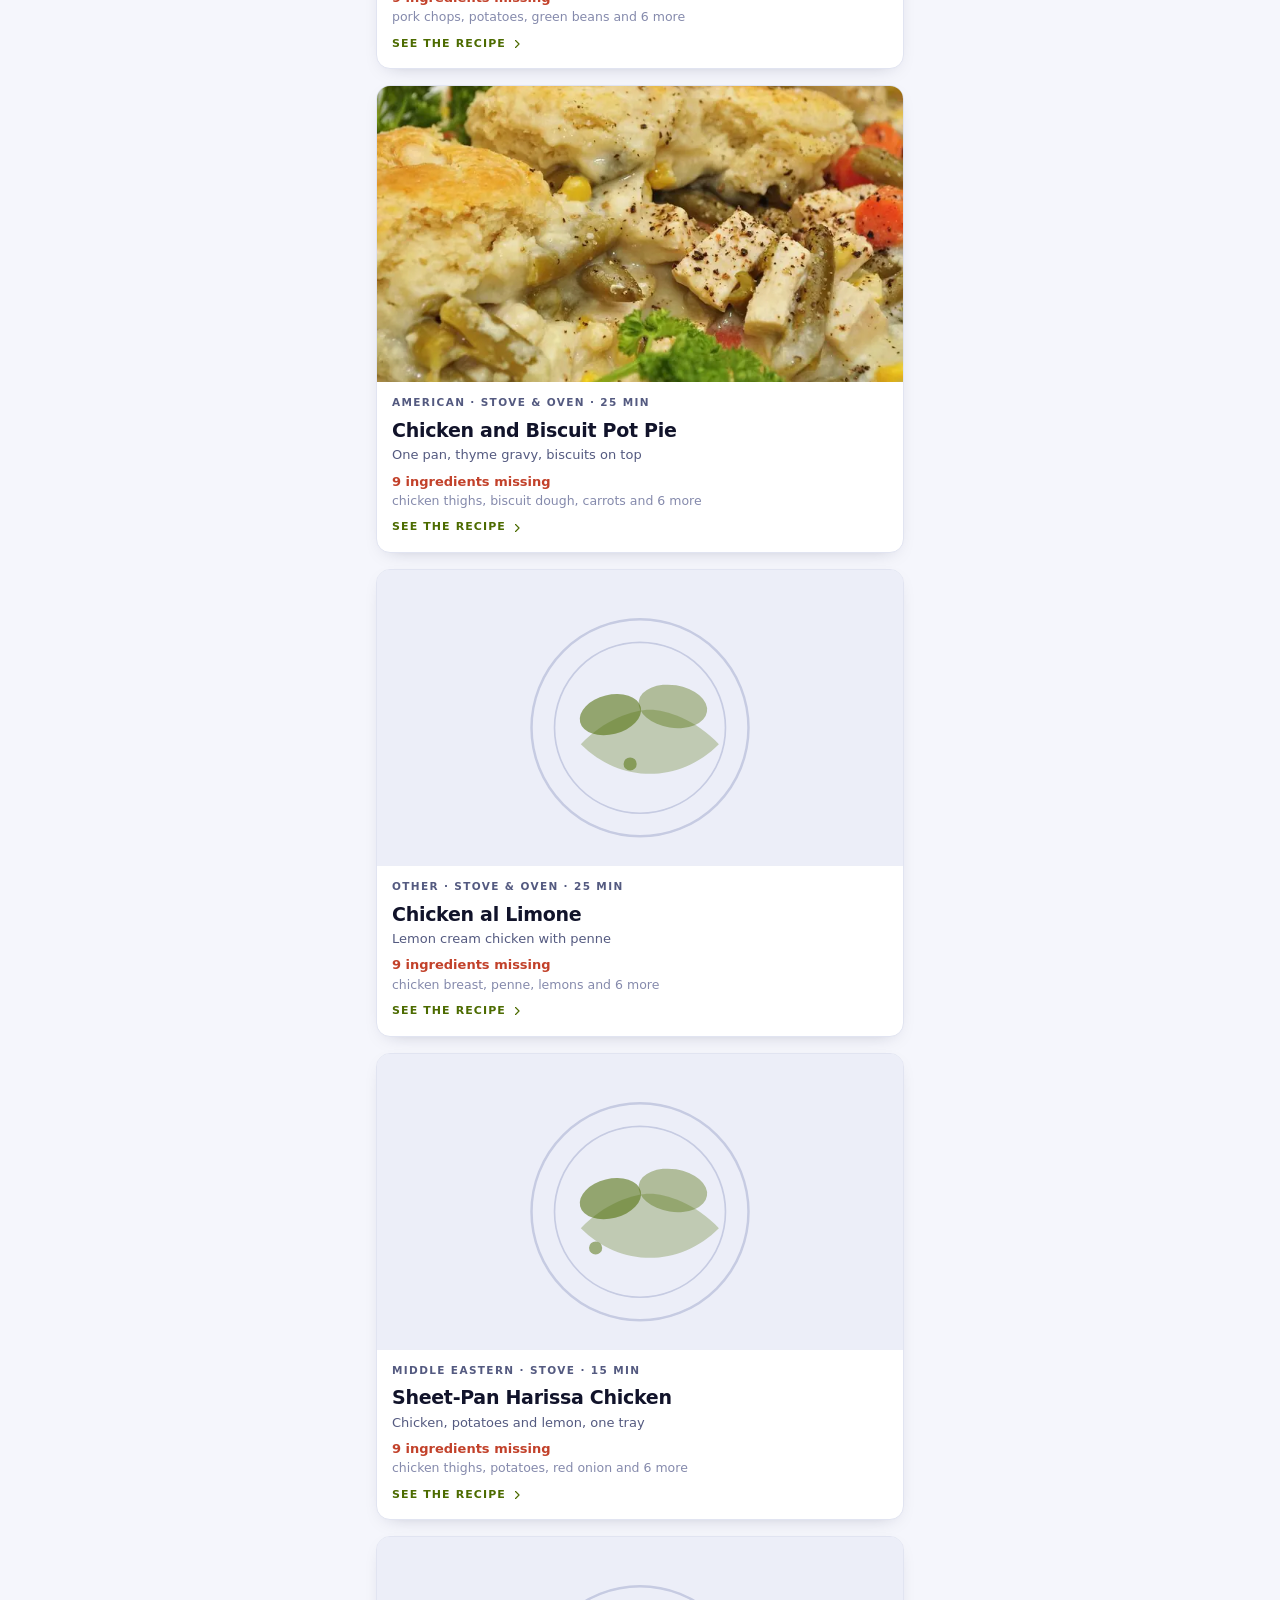
==== commit cbd94bac: "The number you tap, the kick you add, and 33 more things to cook The Cook screen's big number was an" ====
--- a/index.html
+++ b/index.html
@@ -105,6 +105,7 @@
 <script src="ingredients.js"></script>
 <script src="foodwords.js"></script>
 <script src="recipes.js"></script>
+<script src="kicks.js"></script>
 <script src="ai.js"></script>
 <script src="app.js"></script>
 <script>
--- a/styles.css
+++ b/styles.css
@@ -1,32 +1,36 @@
 /* ==========================================================================
-   Frigo — Dark Kitchen
-   Dark is primary. Light is the warm daylight counterpart, never clinical.
+   Frigo — After Dark
+   Deep indigo ground, one electric lime that only ever means "you can cook
+   this", coral only for "you can't". Colour is never decoration here: if
+   something is bright, it is telling you whether you can eat tonight.
+   Dark is primary. Light is the same logic in daylight, never washed out.
    All colour lives in tokens; nothing is declared only inside a media block.
    ========================================================================== */
 
 :root{
   /* ground */
-  --bg:#111010;
-  --surface:#1B1918;
-  --surface-2:#262320;
-  --line:#2C2926;
-  --line-2:#443F3A;
+  --bg:#0E1020;
+  --surface:#171A31;
+  --surface-2:#1F2340;
+  --line:#2A2F52;
+  --line-2:#3A4070;
 
   /* ink */
-  --ink:#F3EEE6;
-  --ink-2:#9B938A;
-  --ink-3:#6B645C;
-
-  /* accent */
-  --accent:#E7A23C;
-  --accent-2:#F2BC66;
-  --accent-ink:#1A1512;
-  --accent-dim:#2A2119;
+  --ink:#EEF0FA;
+  --ink-2:#9096BE;
+  --ink-3:#666C96;
+
+  /* the one accent — electric lime. It means READY, nowhere else. */
+  --accent:#B8F03C;
+  --accent-2:#C9F76A;
+  --accent-ink:#141A05;
+  --accent-dim:#222C18;
 
   /* semantic */
-  --have:#6FBF7F;
-  --need:#E07B5C;
-  --warn:#D9A441;
+  --have:#B8F03C;
+  --near:#8B7BF7;
+  --need:#FF7A5C;
+  --warn:#FFC24D;
 
   --r:14px;
   --r-sm:10px;
@@ -43,44 +47,93 @@
 
 @media (prefers-color-scheme: light){
   :root:not([data-theme="dark"]){
-    --bg:#FAF7F2;
+    --bg:#F5F6FC;
     --surface:#FFFFFF;
-    --surface-2:#F2ECE3;
-    --line:#E8E0D5;
-    --line-2:#D2C7B8;
-    --ink:#211D19;
-    --ink-2:#6E655B;
-    --ink-3:#9A9087;
-    --accent:#B5701A;
-    --accent-2:#95590E;
+    --surface-2:#ECEEF8;
+    --line:#E1E4F1;
+    --line-2:#C6CBE2;
+    --ink:#11132A;
+    --ink-2:#545A80;
+    --ink-3:#858AAC;
+    --accent:#4C6B00;
+    --accent-2:#3B5300;
     --accent-ink:#FFFFFF;
-    --accent-dim:#F7EBD8;
-    --have:#3E7F4C;
-    --need:#B4462A;
+    --accent-dim:#EEF6DA;
+    --have:#4C6B00;
+    --near:#5B45C9;
+    --need:#C2412A;
     --warn:#8A6412;
-    --shadow:0 6px 20px -12px rgba(60,45,25,.4);
-    --scrim:rgba(30,24,16,.42);
+    --shadow:0 6px 20px -12px rgba(20,24,60,.34);
+    --scrim:rgba(14,16,32,.46);
   }
 }
 :root[data-theme="light"]{
-  --bg:#FAF7F2;
+  --bg:#F5F6FC;
   --surface:#FFFFFF;
-  --surface-2:#F2ECE3;
-  --line:#E8E0D5;
-  --line-2:#D2C7B8;
-  --ink:#211D19;
-  --ink-2:#6E655B;
-  --ink-3:#9A9087;
-  --accent:#B5701A;
-  --accent-2:#95590E;
+  --surface-2:#ECEEF8;
+  --line:#E1E4F1;
+  --line-2:#C6CBE2;
+  --ink:#11132A;
+  --ink-2:#545A80;
+  --ink-3:#858AAC;
+  --accent:#4C6B00;
+  --accent-2:#3B5300;
   --accent-ink:#FFFFFF;
-  --accent-dim:#F7EBD8;
-  --have:#3E7F4C;
-  --need:#B4462A;
+  --accent-dim:#EEF6DA;
+  --have:#4C6B00;
+  --near:#5B45C9;
+  --need:#C2412A;
   --warn:#8A6412;
-  --shadow:0 6px 20px -12px rgba(60,45,25,.4);
-  --scrim:rgba(30,24,16,.42);
-}
+  --shadow:0 6px 20px -12px rgba(20,24,60,.34);
+  --scrim:rgba(14,16,32,.46);
+}
+
+/* ---------- the score: the answer, before the browsing ---------- */
+.score{
+  background:linear-gradient(180deg,var(--surface-2),var(--surface));
+  border:1px solid var(--line);border-radius:18px;padding:13px 15px 12px;
+  margin:2px 0 10px;
+}
+.score-top{display:flex;align-items:baseline;gap:10px}
+.score-n{
+  font-size:42px;font-weight:800;letter-spacing:-.05em;line-height:1;
+  color:var(--accent);font-variant-numeric:tabular-nums;
+}
+.score-u{font-size:14.5px;color:var(--ink-2);font-weight:600;line-height:1.25}
+.score-bar{display:flex;gap:3px;margin-top:12px}
+.score-bar i{height:6px;border-radius:3px;min-width:6px}
+.score-bar .a{background:var(--have)}
+.score-bar .b{background:var(--near)}
+.score-bar .c{background:var(--line-2)}
+.score-key{display:flex;gap:14px;margin-top:10px;font-size:11.5px;color:var(--ink-2);
+           flex-wrap:wrap}
+.score-key span::before{
+  content:"";display:inline-block;width:7px;height:7px;border-radius:2px;
+  margin-right:6px;vertical-align:1px;
+}
+.score-key .k1::before{background:var(--have)}
+.score-key .k2::before{background:var(--near)}
+.score-key .k3::before{background:var(--line-2)}
+
+/* ---------- one-tap filters ---------- */
+.quickrow{
+  display:flex;gap:7px;overflow-x:auto;margin:0 calc(var(--pad) * -1) 10px;
+  padding:2px var(--pad) 6px;scrollbar-width:none;
+}
+.quickrow::-webkit-scrollbar{display:none}
+.qchip{
+  flex:0 0 auto;min-height:44px;padding:11px 16px;border-radius:var(--r-pill);
+  background:var(--surface);border:1px solid var(--line);color:var(--ink-2);
+  font:inherit;font-size:13px;font-weight:600;white-space:nowrap;
+}
+.qchip[aria-pressed="true"]{
+  background:var(--accent);border-color:var(--accent);color:var(--accent-ink);
+  font-weight:750;
+}
+
+/* Servings had a row to itself once the ready toggle moved up into a chip. */
+.servrow{align-items:center;gap:12px}
+.servlab{font-size:13px;font-weight:600;color:var(--ink-2)}
 
 /* ---------- base ---------- */
 *{box-sizing:border-box}
@@ -496,7 +549,7 @@
 .cam-x{
   width:44px;height:44px;flex:none;display:grid;place-items:center;
   border:none;border-radius:var(--r-pill);
-  background:rgba(0,0,0,.5);color:#F3EEE6;
+  background:rgba(0,0,0,.55);color:#EEF0FA;
 }
 .cam-modes{
   margin-left:auto;display:flex;gap:8px;
@@ -504,7 +557,7 @@
 }
 .cam-modes .opt{
   min-height:40px;padding:0 16px;border:none;
-  background:none;color:#B9B1A7;
+  background:none;color:#A8AECE;
 }
 .cam-modes .opt[aria-pressed=true]{background:var(--accent);color:var(--accent-ink)}
 
@@ -518,12 +571,12 @@
 .cam-bottom{display:flex;flex-direction:column;align-items:center;gap:16px}
 .cam-msg{
   margin:0;text-align:center;max-width:22em;
-  color:#F3EEE6;font-size:15px;line-height:1.45;
+  color:#EEF0FA;font-size:15px;line-height:1.45;
   text-shadow:0 1px 8px rgba(0,0,0,.9);
 }
 .cam-shoot{
   width:72px;height:72px;flex:none;border-radius:var(--r-pill);
-  background:#F3EEE6;border:4px solid rgba(0,0,0,.45);
+  background:#EEF0FA;border:4px solid rgba(0,0,0,.45);
   box-shadow:0 0 0 3px rgba(243,238,230,.6);
 }
 .cam-shoot[disabled]{opacity:.5}
@@ -654,7 +707,9 @@
 .steps .timer{
   margin-top:9px;display:inline-flex;align-items:center;gap:7px;
   border:1px solid var(--line-2);border-radius:var(--r-pill);
-  padding:7px 13px;font-size:13px;font-weight:600;color:var(--ink-2);
+  padding:7px 16px;font-size:13px;font-weight:600;color:var(--ink-2);
+  /* It gets double-tapped to reset, wet-handed, so it needs a real target. */
+  min-height:44px;
 }
 .steps .timer:hover{border-color:var(--accent);color:var(--accent)}
 .steps .timer.running{border-color:var(--accent);color:var(--accent);background:var(--accent-dim)}
@@ -741,7 +796,13 @@
 /* one line under a Cook-screen group heading; must sit quieter than the
    heading above it, so it stays off the 16px body size */
 .grouplede{font-size:12.5px;color:var(--ink-3);line-height:1.5;margin:3px 2px 12px}
-.field input[type=date],
+/* Input and its Paste button on one line. The button never shrinks — it is
+   the whole point of the row. */
+.field-row{display:flex;gap:8px;align-items:stretch}
+.field-row input{flex:1;min-width:0}
+.field-row .pastebtn{flex:0 0 auto;width:auto;padding:0 16px;white-space:nowrap}
+
+.field input[type=date],.field input[type=url],
 .field input[type=text],.field input[type=password],.field input[type=number]{
   background:var(--surface-2);border:1px solid transparent;
   border-radius:var(--r-sm);padding:12px 13px;
@@ -840,3 +901,108 @@
 @media (prefers-reduced-motion: reduce){
   *{transition:none !important;animation:none !important;scroll-behavior:auto !important}
 }
+
+/* ---------------------------------------------- the kick, and the pack size
+
+   Both of these are answers to a question he asked standing at the counter, so
+   they read at arm's length and their buttons are thumb-sized. */
+.note.kick{
+  background:var(--surface-2);color:var(--ink);
+  border-left:3px solid var(--need);
+}
+.note.kick .label{color:var(--need)}
+.note.kick b{font-size:16px;font-weight:650;line-height:1.35}
+.note.kick .kickhow{color:var(--ink)}
+.note.kick .kickwhy{color:var(--ink-2);font-size:13.5px;line-height:1.45}
+.note.kick .kicknav{display:flex;gap:8px;margin-top:6px}
+.note.kick .kicknav .btn{flex:1;margin:0}
+
+/* One row of pack sizes, scrolling sideways rather than wrapping into a
+   ragged block on a 360 px screen. */
+.chiprow{
+  display:flex;gap:8px;overflow-x:auto;
+  padding-bottom:4px;-webkit-overflow-scrolling:touch;
+  scrollbar-width:none;
+}
+.chiprow::-webkit-scrollbar{display:none}
+.chip.pick{
+  flex:none;min-height:44px;padding:0 16px;
+  background:var(--surface);border:1px solid var(--line);
+  color:var(--ink);font-size:14px;font-weight:600;
+  border-radius:var(--r-pill);cursor:pointer;
+}
+.chip.pick.on{background:var(--accent);color:var(--accent-ink);border-color:var(--accent)}
+
+/* The "about three golden potatoes" line — what that weight looks like in your
+   hand. It sits with the ingredient name so the weight column stays aligned. */
+.ing .q{min-width:96px}
+.ing .n small.counthint{color:var(--ink-2);font-weight:560}
+
+/* What the jar actually is, under the shelf word for it. The box says "mustard"
+   because that is what the recipes ask for; this line says which mustard, so
+   the kitchen you hand to someone else is the real one. */
+.item .name small.exactly{
+  display:block;font-size:11.5px;line-height:1.3;
+  color:var(--ink-3);margin-top:1px;
+  overflow:hidden;text-overflow:ellipsis;white-space:nowrap;
+}
+
+/* ------------------------------------------------ the score, and what it counted
+
+   The number answers the app's only question, so tapping it opens the answer:
+   the ready dishes as photos you thumb through. A picture settles dinner faster
+   than a column of names. */
+.score-top{
+  width:100%;text-align:left;background:none;border:none;padding:0;
+  color:inherit;font:inherit;cursor:pointer;min-height:44px;
+}
+.score-top[disabled]{cursor:default}
+.score-see{
+  display:inline-flex;align-items:center;gap:2px;margin-left:8px;
+  font-size:11px;font-weight:700;letter-spacing:.1em;text-transform:uppercase;
+  color:var(--accent);white-space:nowrap;
+}
+.score-see .chev{transition:transform .15s ease}
+.score-see .chev.up{transform:rotate(180deg)}
+
+/* The rail scrolls inside itself; the page never moves sideways. Slides snap so
+   a thumb-flick always lands on a whole card, not half of two. */
+.readyrail{
+  display:flex;gap:12px;overflow-x:auto;align-items:flex-start;
+  scroll-snap-type:x mandatory;-webkit-overflow-scrolling:touch;
+  padding:2px 0 6px;margin:0 -16px 0;padding-left:16px;padding-right:16px;
+  scrollbar-width:none;
+}
+.readyrail::-webkit-scrollbar{display:none}
+.rslide{
+  flex:0 0 82%;scroll-snap-align:center;
+  display:flex;flex-direction:column;
+  background:var(--surface);border:1px solid var(--line);
+  border-radius:var(--r);box-shadow:var(--shadow);
+  overflow:hidden;
+}
+/* Violet down the edge means the same thing it means everywhere else in the
+   app: one thing away. Nothing here is decoration. */
+.rslide.near{border-color:var(--near)}
+.rslide .rs-open{
+  display:flex;flex-direction:column;text-align:left;
+  background:none;border:none;padding:0;color:inherit;font:inherit;cursor:pointer;
+}
+.rslide .rs-gap{
+  display:flex;align-items:center;justify-content:space-between;gap:10px;
+  padding:10px 14px 12px;border-top:1px solid var(--line);
+  font-size:13.5px;color:var(--ink-2);
+}
+.rslide .rs-gap b{color:var(--near);font-weight:650}
+.rslide .rs-gap .btn{flex:none;margin:0;white-space:nowrap}
+.rslide.near .eyebrow{color:var(--near)}
+.rslide .rs-photo{display:block;width:100%;aspect-ratio:16/10;overflow:hidden;background:var(--surface-2)}
+.rslide .rs-photo img,.rslide .rs-photo svg{width:100%;height:100%;object-fit:cover;display:block}
+.rslide .rs-body{display:flex;flex-direction:column;gap:4px;padding:12px 14px 14px}
+.rslide .rs-body b{font-size:18px;font-weight:650;letter-spacing:-.015em;line-height:1.25;color:var(--ink)}
+.rslide .rs-body small{font-size:13px;color:var(--ink-2);line-height:1.35}
+.rslide .rs-chips{display:flex;flex-wrap:wrap;gap:6px;margin-top:4px}
+.railhint{
+  font-size:11px;font-weight:650;letter-spacing:.1em;text-transform:uppercase;
+  color:var(--ink-3);text-align:center;margin:0 0 12px;
+}
